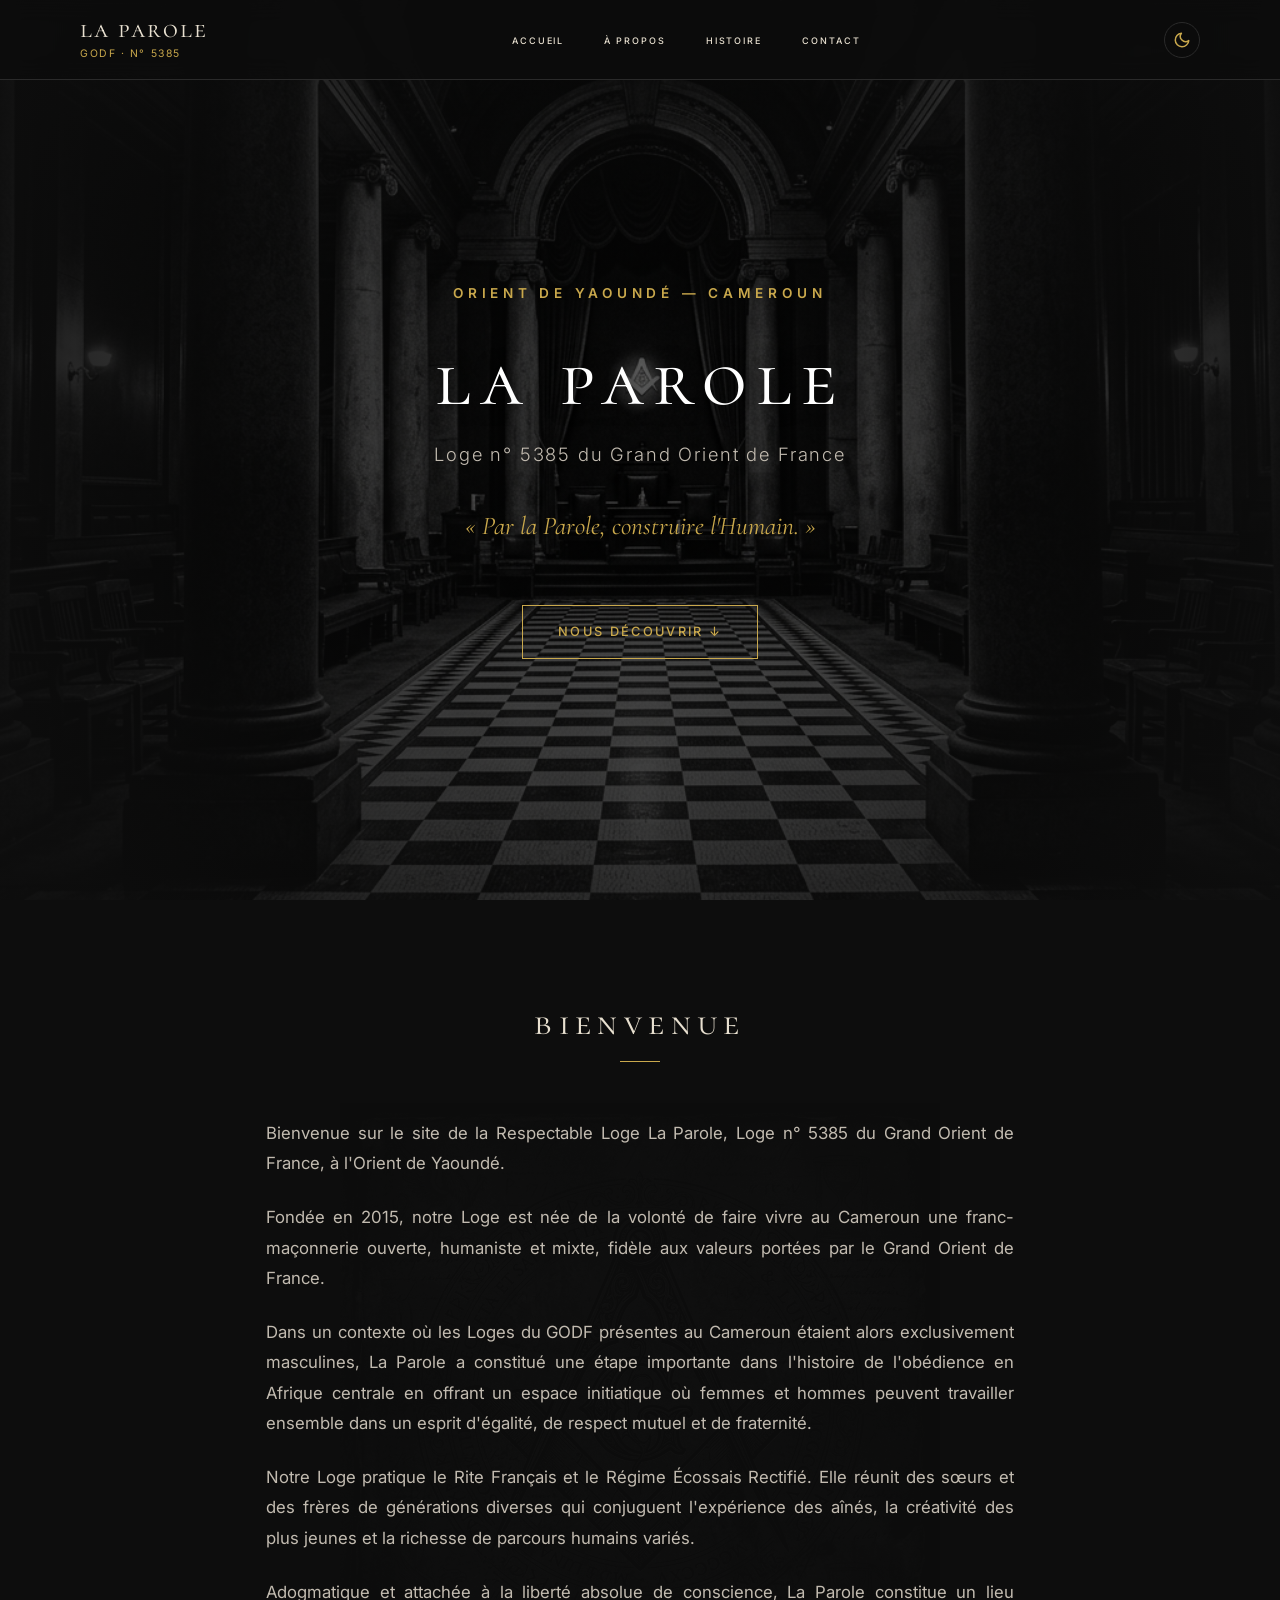
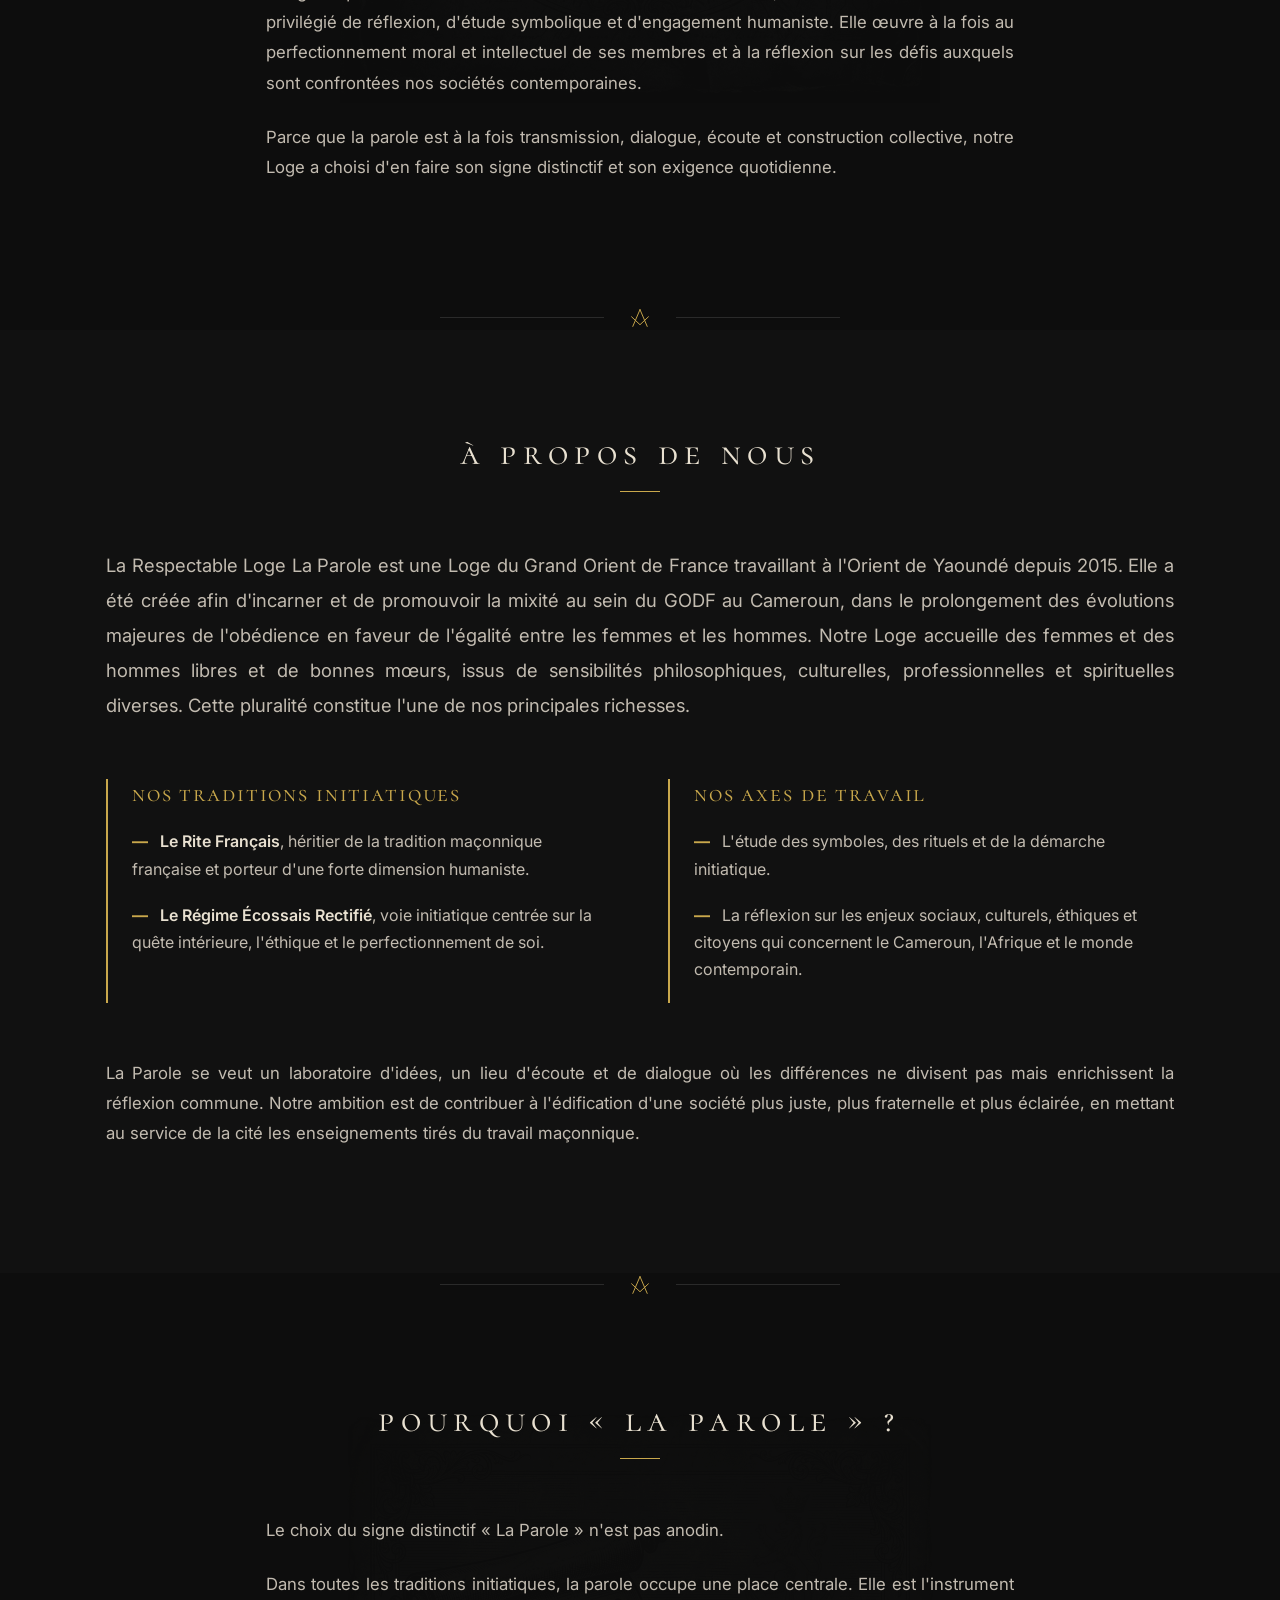
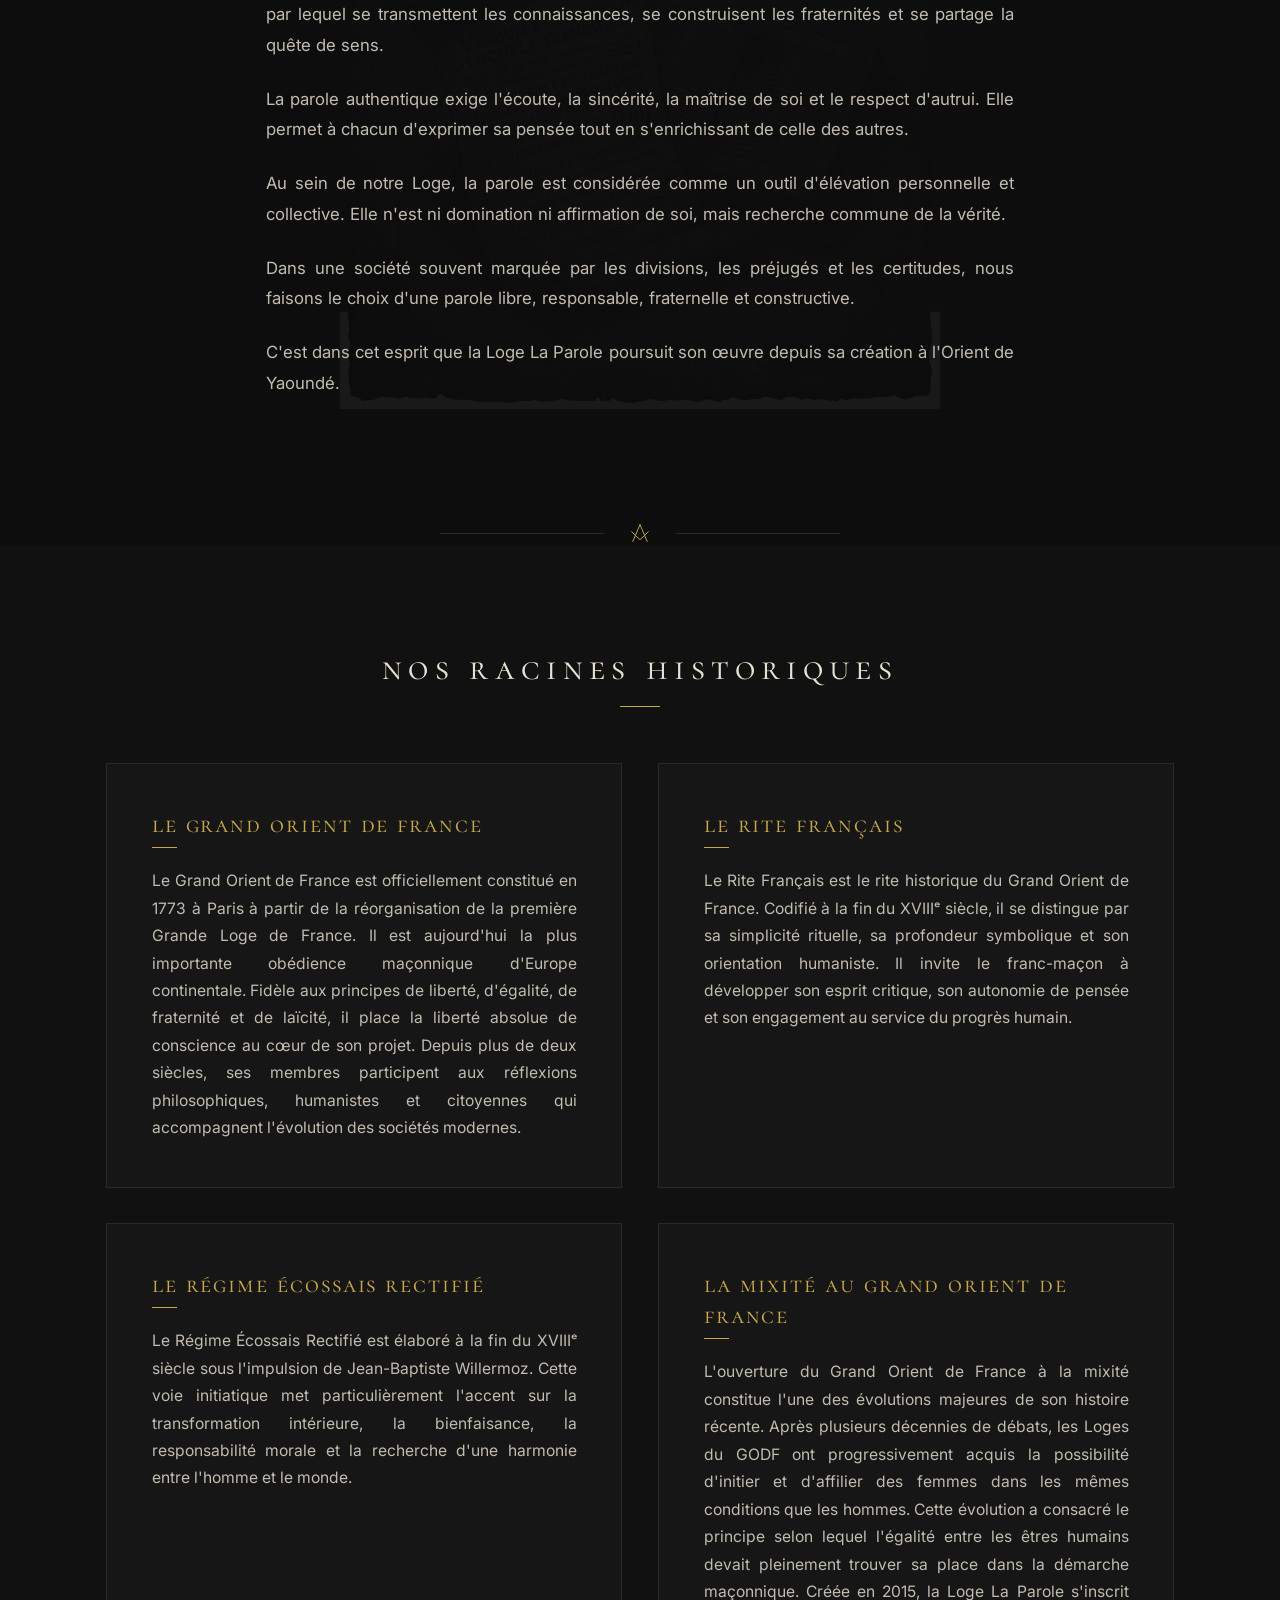
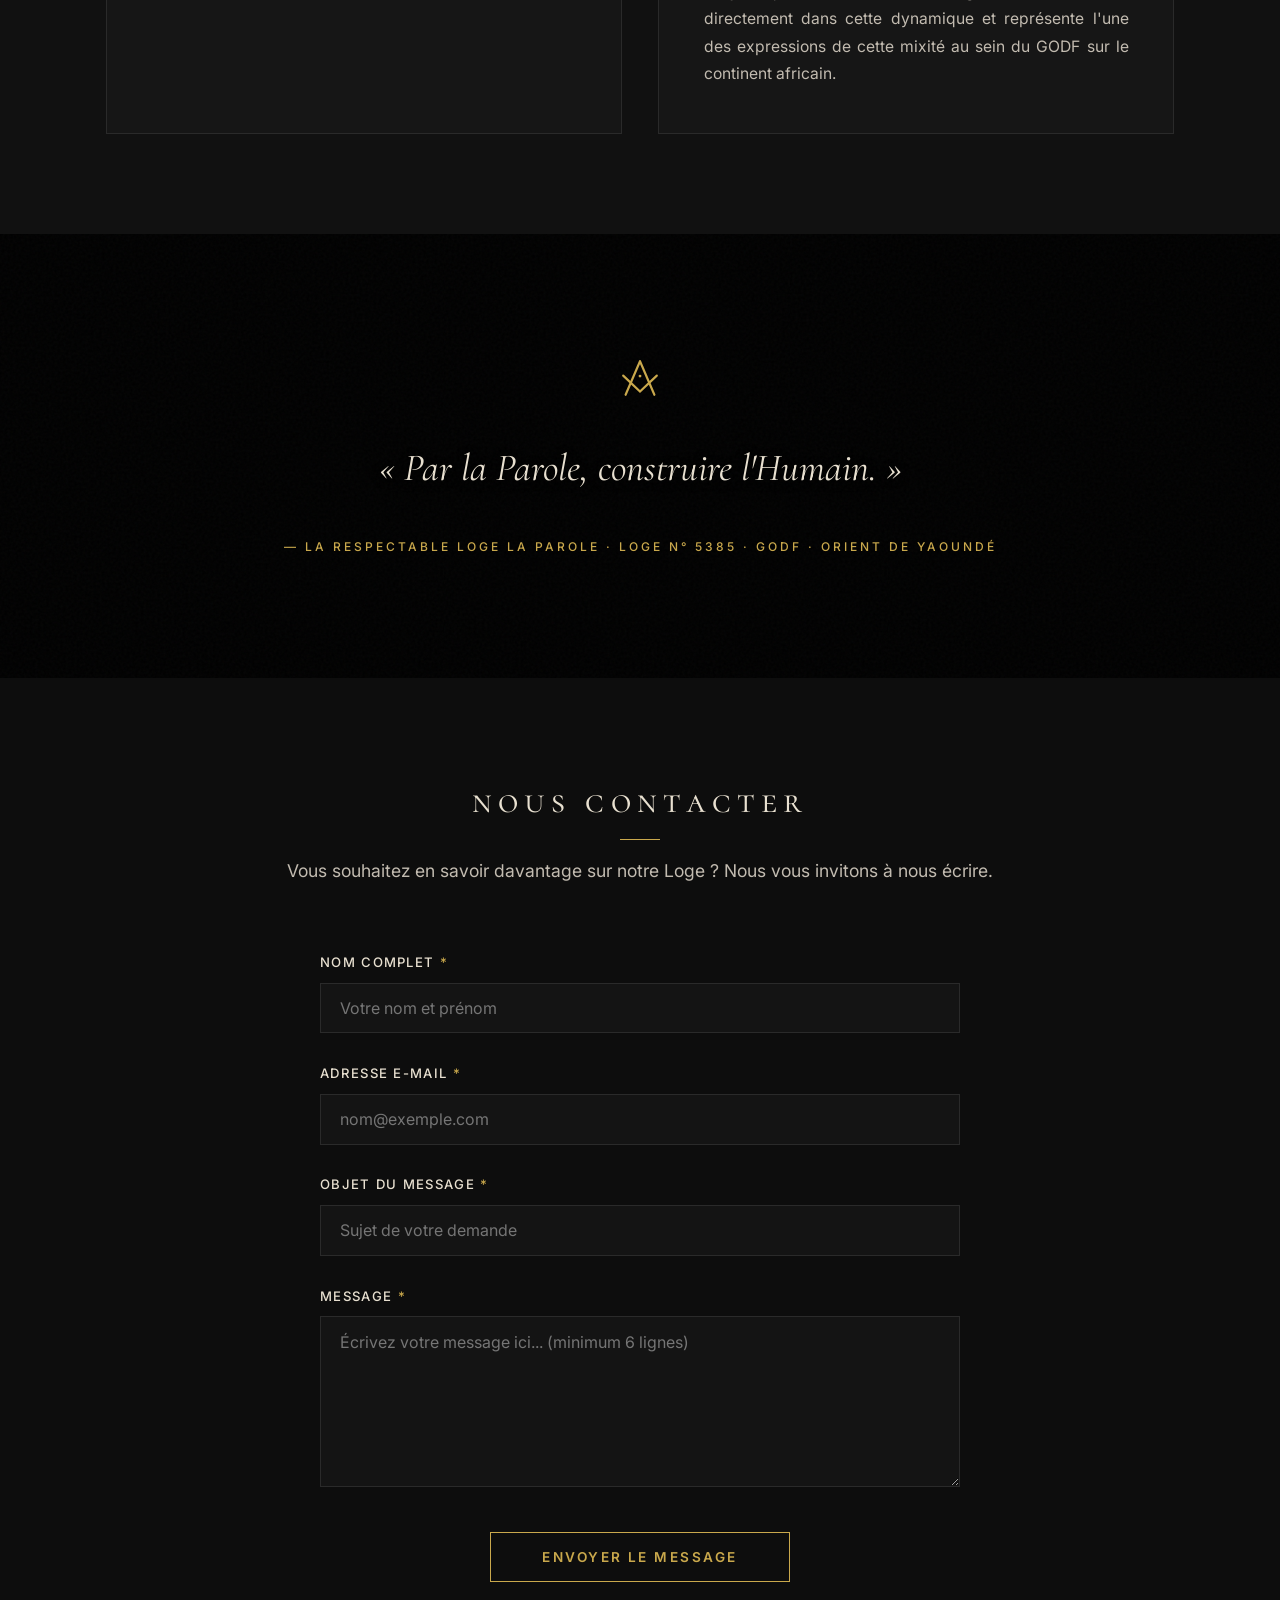
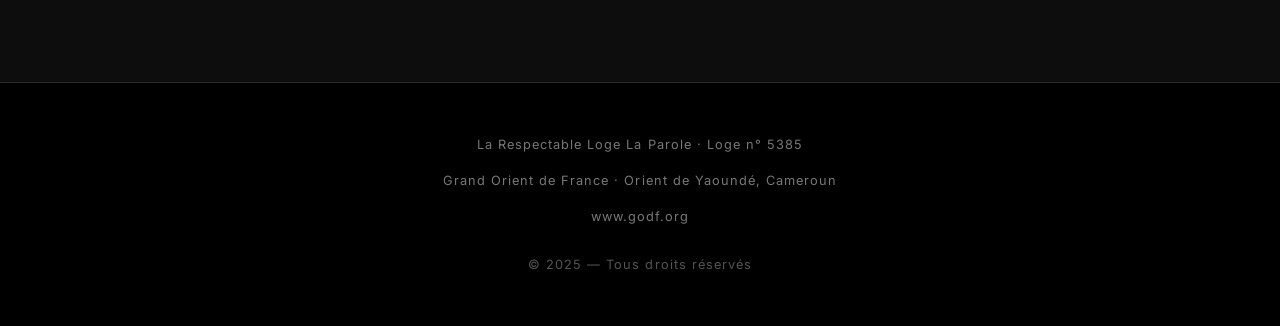
==== index.html @ 2fc0cf1e "Initial commit — Site vitrine La Parole, Loge n° 5385 GODF Yaoundé" ====
<!DOCTYPE html>
<html lang="fr">
<head>
    <meta charset="UTF-8">
    <meta name="viewport" content="width=device-width, initial-scale=1.0">
    <title>La Parole — Respectable Loge n° 5385 (GODF), Yaoundé</title>
    <meta name="description" content="Site vitrine de la Respectable Loge La Parole, Loge mixte n° 5385 du Grand Orient de France à l'Orient de Yaoundé (Cameroun). Un espace de réflexion maçonnique humaniste.">
    <!-- Google Fonts: Cormorant Garamond (Serif) & Inter (Sans-serif) -->
    <link rel="preconnect" href="https://fonts.googleapis.com">
    <link rel="preconnect" href="https://fonts.gstatic.com" crossorigin>
    <link href="https://fonts.googleapis.com/css2?family=Cormorant+Garamond:ital,wght@0,300;0,400;0,600;1,400&family=Inter:wght@300;400;500;600&display=swap" rel="stylesheet">
    <link rel="stylesheet" href="styles.css">
</head>
<body>

    <!-- Barre de Navigation Sticky -->
    <header class="navbar-container" id="main-header">
        <div class="navbar-content">
            <a href="#hero" class="nav-logo" id="logo-link">
                <span class="logo-title">La Parole</span>
                <span class="logo-subtitle">GODF · n° 5385</span>
            </a>
            
            <nav class="nav-menu-desktop" aria-label="Navigation principale">
                <a href="#welcome" class="nav-link">Accueil</a>
                <a href="#about" class="nav-link">À propos</a>
                <a href="#history" class="nav-link">Histoire</a>
                <a href="#contact" class="nav-link">Contact</a>
            </nav>

            <div class="nav-controls">
                <!-- Bouton bascule Sombre / Clair -->
                <button class="theme-toggle" id="theme-toggle" aria-label="Basculer vers le mode clair" title="Basculer le thème">
                    <!-- Icône Lune (mode sombre actif) -->
                    <svg class="icon-moon" width="18" height="18" viewBox="0 0 24 24" fill="none" stroke="currentColor" stroke-width="2" stroke-linecap="round" stroke-linejoin="round" aria-hidden="true">
                        <path d="M21 12.79A9 9 0 1 1 11.21 3 7 7 0 0 0 21 12.79z"></path>
                    </svg>
                    <!-- Icône Soleil (mode clair actif) -->
                    <svg class="icon-sun" width="18" height="18" viewBox="0 0 24 24" fill="none" stroke="currentColor" stroke-width="2" stroke-linecap="round" stroke-linejoin="round" aria-hidden="true">
                        <circle cx="12" cy="12" r="5"></circle>
                        <line x1="12" y1="1" x2="12" y2="3"></line>
                        <line x1="12" y1="21" x2="12" y2="23"></line>
                        <line x1="4.22" y1="4.22" x2="5.64" y2="5.64"></line>
                        <line x1="18.36" y1="18.36" x2="19.78" y2="19.78"></line>
                        <line x1="1" y1="12" x2="3" y2="12"></line>
                        <line x1="21" y1="12" x2="23" y2="12"></line>
                        <line x1="4.22" y1="19.78" x2="5.64" y2="18.36"></line>
                        <line x1="18.36" y1="5.64" x2="19.78" y2="4.22"></line>
                    </svg>
                </button>

                <button class="hamburger-btn" aria-label="Ouvrir le menu mobile" aria-expanded="false" id="hamburger-toggle">
                    <span class="hamburger-line"></span>
                    <span class="hamburger-line"></span>
                    <span class="hamburger-line"></span>
                </button>
            </div>
        </div>
    </header>

    <!-- Menu Drawer Mobile -->
    <div class="mobile-drawer" id="mobile-menu-drawer" aria-hidden="true">
        <nav class="nav-menu-mobile" aria-label="Navigation mobile">
            <a href="#welcome" class="mobile-nav-link">Accueil</a>
            <a href="#about" class="mobile-nav-link">À propos</a>
            <a href="#history" class="mobile-nav-link">Histoire</a>
            <a href="#contact" class="mobile-nav-link">Contact</a>
        </nav>
    </div>

    <!-- MAIN CONTENT -->
    <main>

        <!-- 1. HERO SECTION -->
        <section id="hero" class="hero-section">
            <div class="hero-parallax-bg" id="hero-bg-elem"></div>
            <div class="hero-overlay"></div>
            <div class="hero-content container">
                <span class="hero-supratitle reveal-item">Orient de Yaoundé — Cameroun</span>
                <h1 class="hero-title reveal-item">La Parole</h1>
                <p class="hero-subtitle reveal-item">Loge n° 5385 du Grand Orient de France</p>
                <p class="hero-motto reveal-item">« Par la Parole, construire l'Humain. »</p>
                <a href="#welcome" class="btn-cta reveal-item" id="cta-button">Nous découvrir ↓</a>
            </div>
        </section>

        <!-- 2. WELCOME / ACCUEIL SECTION -->
        <section id="welcome" class="section-welcome">
            <div class="filigrane-bg filigrane-compass"></div>
            <div class="container container-narrow reveal-group">
                <h2 class="section-title reveal-item">Bienvenue</h2>
                <div class="section-text reveal-item">
                    <p>Bienvenue sur le site de la Respectable Loge La Parole, Loge n° 5385 du Grand Orient de France, à l'Orient de Yaoundé.</p>
                    <p>Fondée en 2015, notre Loge est née de la volonté de faire vivre au Cameroun une franc-maçonnerie ouverte, humaniste et mixte, fidèle aux valeurs portées par le Grand Orient de France.</p>
                    <p>Dans un contexte où les Loges du GODF présentes au Cameroun étaient alors exclusivement masculines, La Parole a constitué une étape importante dans l'histoire de l'obédience en Afrique centrale en offrant un espace initiatique où femmes et hommes peuvent travailler ensemble dans un esprit d'égalité, de respect mutuel et de fraternité.</p>
                    <p>Notre Loge pratique le Rite Français et le Régime Écossais Rectifié. Elle réunit des sœurs et des frères de générations diverses qui conjuguent l'expérience des aînés, la créativité des plus jeunes et la richesse de parcours humains variés.</p>
                    <p>Adogmatique et attachée à la liberté absolue de conscience, La Parole constitue un lieu privilégié de réflexion, d'étude symbolique et d'engagement humaniste. Elle œuvre à la fois au perfectionnement moral et intellectuel de ses membres et à la réflexion sur les défis auxquels sont confrontées nos sociétés contemporaines.</p>
                    <p>Parce que la parole est à la fois transmission, dialogue, écoute et construction collective, notre Loge a choisi d'en faire son signe distinctif et son exigence quotidienne.</p>
                </div>
            </div>
        </section>

        <!-- SEPARATOR 1 -->
        <div class="masonic-separator" aria-hidden="true">
            <div class="separator-line"></div>
            <div class="separator-icon">
                <svg width="24" height="24" viewBox="0 0 100 100" fill="none" xmlns="http://www.w3.org/2000/svg">
                    <path d="M50 15 L20 85 M50 15 L80 85" stroke="#C9A84C" stroke-width="4" stroke-linecap="round"/>
                    <path d="M15 45 L50 78 L85 45" stroke="#C9A84C" stroke-width="4" stroke-linecap="round"/>
                </svg>
            </div>
            <div class="separator-line"></div>
        </div>

        <!-- 3. ABOUT US SECTION -->
        <section id="about" class="section-about">
            <div class="container reveal-group">
                <h2 class="section-title reveal-item">À propos de nous</h2>
                
                <p class="intro-paragraph reveal-item">
                    La Respectable Loge La Parole est une Loge du Grand Orient de France travaillant à l'Orient de Yaoundé depuis 2015. Elle a été créée afin d'incarner et de promouvoir la mixité au sein du GODF au Cameroun, dans le prolongement des évolutions majeures de l'obédience en faveur de l'égalité entre les femmes et les hommes. Notre Loge accueille des femmes et des hommes libres et de bonnes mœurs, issus de sensibilités philosophiques, culturelles, professionnelles et spirituelles diverses. Cette pluralité constitue l'une de nos principales richesses.
                </p>

                <div class="grid-about reveal-item">
                    <!-- Bloc 1 -->
                    <div class="about-block">
                        <h3 class="block-title">Nos traditions initiatiques</h3>
                        <ul class="about-list">
                            <li><span class="bullet">—</span> <strong>Le Rite Français</strong>, héritier de la tradition maçonnique française et porteur d'une forte dimension humaniste.</li>
                            <li><span class="bullet">—</span> <strong>Le Régime Écossais Rectifié</strong>, voie initiatique centrée sur la quête intérieure, l'éthique et le perfectionnement de soi.</li>
                        </ul>
                    </div>

                    <!-- Bloc 2 -->
                    <div class="about-block">
                        <h3 class="block-title">Nos axes de travail</h3>
                        <ul class="about-list">
                            <li><span class="bullet">—</span> L'étude des symboles, des rituels et de la démarche initiatique.</li>
                            <li><span class="bullet">—</span> La réflexion sur les enjeux sociaux, culturels, éthiques et citoyens qui concernent le Cameroun, l'Afrique et le monde contemporain.</li>
                        </ul>
                    </div>
                </div>

                <p class="final-paragraph reveal-item">
                    La Parole se veut un laboratoire d'idées, un lieu d'écoute et de dialogue où les différences ne divisent pas mais enrichissent la réflexion commune. Notre ambition est de contribuer à l'édification d'une société plus juste, plus fraternelle et plus éclairée, en mettant au service de la cité les enseignements tirés du travail maçonnique.
                </p>
            </div>
        </section>

        <!-- SEPARATOR 2 -->
        <div class="masonic-separator" aria-hidden="true">
            <div class="separator-line"></div>
            <div class="separator-icon">
                <svg width="24" height="24" viewBox="0 0 100 100" fill="none" xmlns="http://www.w3.org/2000/svg">
                    <path d="M50 15 L20 85 M50 15 L80 85" stroke="#C9A84C" stroke-width="4" stroke-linecap="round"/>
                    <path d="M15 45 L50 78 L85 45" stroke="#C9A84C" stroke-width="4" stroke-linecap="round"/>
                </svg>
            </div>
            <div class="separator-line"></div>
        </div>

        <!-- 4. WHY "LA PAROLE" SECTION -->
        <section id="why-la-parole" class="section-why">
            <div class="filigrane-bg filigrane-scroll"></div>
            <div class="container container-narrow reveal-group">
                <h2 class="section-title reveal-item">Pourquoi « La Parole » ?</h2>
                <div class="section-text reveal-item">
                    <p>Le choix du signe distinctif « La Parole » n'est pas anodin.</p>
                    <p>Dans toutes les traditions initiatiques, la parole occupe une place centrale. Elle est l'instrument par lequel se transmettent les connaissances, se construisent les fraternités et se partage la quête de sens.</p>
                    <p>La parole authentique exige l'écoute, la sincérité, la maîtrise de soi et le respect d'autrui. Elle permet à chacun d'exprimer sa pensée tout en s'enrichissant de celle des autres.</p>
                    <p>Au sein de notre Loge, la parole est considérée comme un outil d'élévation personnelle et collective. Elle n'est ni domination ni affirmation de soi, mais recherche commune de la vérité.</p>
                    <p>Dans une société souvent marquée par les divisions, les préjugés et les certitudes, nous faisons le choix d'une parole libre, responsable, fraternelle et constructive.</p>
                    <p>C'est dans cet esprit que la Loge La Parole poursuit son œuvre depuis sa création à l'Orient de Yaoundé.</p>
                </div>
            </div>
        </section>

        <!-- SEPARATOR 3 -->
        <div class="masonic-separator" aria-hidden="true">
            <div class="separator-line"></div>
            <div class="separator-icon">
                <svg width="24" height="24" viewBox="0 0 100 100" fill="none" xmlns="http://www.w3.org/2000/svg">
                    <path d="M50 15 L20 85 M50 15 L80 85" stroke="#C9A84C" stroke-width="4" stroke-linecap="round"/>
                    <path d="M15 45 L50 78 L85 45" stroke="#C9A84C" stroke-width="4" stroke-linecap="round"/>
                </svg>
            </div>
            <div class="separator-line"></div>
        </div>

        <!-- 5. HISTORIQUE / RACINES SECTION -->
        <section id="history" class="section-history">
            <div class="container reveal-group">
                <h2 class="section-title reveal-item">Nos racines historiques</h2>
                
                <div class="grid-history reveal-item">
                    <!-- Bloc 1 -->
                    <article class="history-card">
                        <h3 class="card-title">Le Grand Orient de France</h3>
                        <p class="card-text">Le Grand Orient de France est officiellement constitué en 1773 à Paris à partir de la réorganisation de la première Grande Loge de France. Il est aujourd'hui la plus importante obédience maçonnique d'Europe continentale. Fidèle aux principes de liberté, d'égalité, de fraternité et de laïcité, il place la liberté absolue de conscience au cœur de son projet. Depuis plus de deux siècles, ses membres participent aux réflexions philosophiques, humanistes et citoyennes qui accompagnent l'évolution des sociétés modernes.</p>
                    </article>

                    <!-- Bloc 2 -->
                    <article class="history-card">
                        <h3 class="card-title">Le Rite Français</h3>
                        <p class="card-text">Le Rite Français est le rite historique du Grand Orient de France. Codifié à la fin du XVIIIᵉ siècle, il se distingue par sa simplicité rituelle, sa profondeur symbolique et son orientation humaniste. Il invite le franc-maçon à développer son esprit critique, son autonomie de pensée et son engagement au service du progrès humain.</p>
                    </article>

                    <!-- Bloc 3 -->
                    <article class="history-card">
                        <h3 class="card-title">Le Régime Écossais Rectifié</h3>
                        <p class="card-text">Le Régime Écossais Rectifié est élaboré à la fin du XVIIIᵉ siècle sous l'impulsion de Jean-Baptiste Willermoz. Cette voie initiatique met particulièrement l'accent sur la transformation intérieure, la bienfaisance, la responsabilité morale et la recherche d'une harmonie entre l'homme et le monde.</p>
                    </article>

                    <!-- Bloc 4 -->
                    <article class="history-card">
                        <h3 class="card-title">La mixité au Grand Orient de France</h3>
                        <p class="card-text">L'ouverture du Grand Orient de France à la mixité constitue l'une des évolutions majeures de son histoire récente. Après plusieurs décennies de débats, les Loges du GODF ont progressivement acquis la possibilité d'initier et d'affilier des femmes dans les mêmes conditions que les hommes. Cette évolution a consacré le principe selon lequel l'égalité entre les êtres humains devait pleinement trouver sa place dans la démarche maçonnique. Créée en 2015, la Loge La Parole s'inscrit directement dans cette dynamique et représente l'une des expressions de cette mixité au sein du GODF sur le continent africain.</p>
                    </article>
                </div>
            </div>
        </section>

        <!-- 6. DEVISE INTERLUDE SECTION -->
        <section class="section-motto-interlude" id="motto-interlude">
            <div class="motto-grain-overlay"></div>
            <div class="container motto-content reveal-group">
                <div class="motto-icon reveal-item">
                    <!-- Grand ornement compas et équerre -->
                    <svg width="48" height="48" viewBox="0 0 100 100" fill="none" xmlns="http://www.w3.org/2000/svg">
                        <path d="M50 15 L20 85 M50 15 L80 85" stroke="#C9A84C" stroke-width="4.5" stroke-linecap="round"/>
                        <path d="M15 45 L50 78 L85 45" stroke="#C9A84C" stroke-width="4.5" stroke-linecap="round"/>
                        <circle cx="50" cy="46" r="3" fill="#C9A84C"/>
                    </svg>
                </div>
                <blockquote class="motto-quote reveal-item">
                    « Par la Parole, construire l'Humain. »
                </blockquote>
                <cite class="motto-signature reveal-item">
                    — La Respectable Loge La Parole · Loge n° 5385 · GODF · Orient de Yaoundé
                </cite>
            </div>
        </section>

        <!-- 7. CONTACT FORM SECTION -->
        <section id="contact" class="section-contact">
            <div class="container container-narrow reveal-group">
                <h2 class="section-title reveal-item">Nous contacter</h2>
                <p class="section-subtitle reveal-item">Vous souhaitez en savoir davantage sur notre Loge ? Nous vous invitons à nous écrire.</p>
                
                <form action="https://formspree.io/leolinfondjo@gmail.com" method="POST" class="contact-form reveal-item" id="lodge-contact-form">
                    <!-- Formspree: les messages seront envoyés à leolinfondjo@gmail.com -->
                    <input type="hidden" name="_subject" value="[La Parole] Nouveau message de contact">
                    <input type="hidden" name="_next" value="http://localhost:8080/#contact">
                    <input type="hidden" name="_language" value="fr">
                    
                    <div class="form-group">
                        <label for="full-name">Nom complet <span class="required">*</span></label>
                        <input type="text" id="full-name" name="name" required placeholder="Votre nom et prénom">
                    </div>

                    <div class="form-group">
                        <label for="email-address">Adresse e-mail <span class="required">*</span></label>
                        <input type="email" id="email-address" name="email" required placeholder="nom@exemple.com">
                    </div>

                    <div class="form-group">
                        <label for="msg-subject">Objet du message <span class="required">*</span></label>
                        <input type="text" id="msg-subject" name="_subject" required placeholder="Sujet de votre demande">
                    </div>

                    <div class="form-group">
                        <label for="message-content">Message <span class="required">*</span></label>
                        <textarea id="message-content" name="message" rows="7" required placeholder="Écrivez votre message ici... (minimum 6 lignes)"></textarea>
                    </div>

                    <div class="form-submit-container">
                        <button type="submit" class="btn-submit" id="submit-btn">Envoyer le message</button>
                    </div>
                </form>

                <!-- Écran de confirmation sobre -->
                <div class="form-success-message" id="success-screen" aria-hidden="true" style="display: none;">
                    <div class="success-icon">
                        <svg width="40" height="40" viewBox="0 0 24 24" fill="none" stroke="#C9A84C" stroke-width="2">
                            <polyline points="20 6 9 17 4 12"></polyline>
                        </svg>
                    </div>
                    <h3>Votre message a bien été transmis.</h3>
                    <p>Nous vous répondrons dans les meilleurs délais.</p>
                    <button type="button" class="btn-reset-form" id="back-to-form-btn">Écrire un autre message</button>
                </div>
            </div>
        </section>

    </main>

    <!-- 8. FOOTER -->
    <footer class="footer-container">
        <div class="container footer-content">
            <p class="footer-line">La Respectable Loge La Parole · Loge n° 5385</p>
            <p class="footer-line">Grand Orient de France · Orient de Yaoundé, Cameroun</p>
            <p class="footer-line"><a href="https://www.godf.org" target="_blank" rel="noopener" class="footer-link">www.godf.org</a></p>
            <p class="footer-line footer-copyright">© 2025 — Tous droits réservés</p>
        </div>
    </footer>

    <script src="script.js"></script>
</body>
</html>
---- styles.css ----
/* ==========================================================================
   SITE VITRINE - LA PAROLE (LOGE N° 5385, GODF, YAOUNDÉ)
   DESIGN SYSTEM & STYLESHEET
   ========================================================================== */

/* --- Variables Globales (Mode Sombre — défaut) --- */
:root {
    /* Palette Chromatique Sombre */
    --bg-primary: #0D0D0D;       /* Noir profond */
    --bg-secondary: #111111;     /* Gris très sombre */
    --bg-card: #161616;          /* Gris anthracite des cartes */
    --bg-input: #141414;         /* Fond des formulaires */
    --bg-footer: #000000;        /* Fond footer */
    --bg-drawer: #080808;        /* Fond drawer mobile */
    --bg-nav: rgba(13, 13, 13, 0.92);     /* Fond navbar */
    --bg-nav-scrolled: rgba(13, 13, 13, 0.97);
    
    --text-primary: #E8E0D0;     /* Ivoire / blanc cassé */
    --text-secondary: #C2BBB0;   /* Muted ivoire pour lecture prolongée */
    --text-muted: #777777;       /* Gris pour le footer et détails secondaires */
    
    --accent-gold: #C9A84C;      /* Or mat */
    --accent-gold-hover: #E3C268;/* Or mat plus brillant pour hovers */
    --border-color: #2A2A2A;     /* Séparateurs & bordures */
    --input-focus-bg: #171717;   /* Fond input au focus */
    
    /* Typographies */
    --font-title: 'Cormorant Garamond', Georgia, serif;
    --font-body: 'Inter', system-ui, -apple-system, sans-serif;
    
    /* Espacements & transitions */
    --transition-smooth: all 0.4s cubic-bezier(0.25, 0.8, 0.25, 1);
    --transition-fast: all 0.2s ease;
    
    /* Layout heights */
    --header-height: 80px;
}

/* =========================================================
   MODE CLAIR — surcharge des variables via html.light-mode
   Palette : parchemin ivoire, encre sombre, or foncé
   ========================================================= */
html.light-mode {
    --bg-primary: #F5F0E8;       /* Parchemin ivoire chaud */
    --bg-secondary: #EDE8DF;     /* Parchemin légèrement plus sombre */
    --bg-card: #E8E2D8;          /* Cartes ivoire */
    --bg-input: #FAF7F2;         /* Champs de formulaire */
    --bg-footer: #1A1712;        /* Footer sombre conservé (contraste) */
    --bg-drawer: #F0EBE2;        /* Drawer mobile clair */
    --bg-nav: rgba(245, 240, 232, 0.94);
    --bg-nav-scrolled: rgba(245, 240, 232, 0.98);
    
    --text-primary: #1C1712;     /* Encre sombre, quasi-noir */
    --text-secondary: #3D3628;   /* Encre brun-sombre */
    --text-muted: #888070;       /* Muted warm pour détails */
    
    --accent-gold: #7A5E1A;      /* Or foncé (contraste sur fond clair) */
    --accent-gold-hover: #9A7820;/* Or foncé hover */
    --border-color: #D4CBB8;     /* Bordures parchemin */
    --input-focus-bg: #FDF9F3;   /* Fond input focus mode clair */
}

/* --- Réinitialisation & Styles de Base --- */
*, *::before, *::after {
    box-sizing: border-box;
    margin: 0;
    padding: 0;
}

html {
    scroll-behavior: smooth;
    font-size: 16px;
    background-color: var(--bg-primary);
    color: var(--text-primary);
    -webkit-font-smoothing: antialiased;
    -moz-osx-font-smoothing: grayscale;
}

body {
    font-family: var(--font-body);
    line-height: 1.8;
    overflow-x: hidden;
    background-color: var(--bg-primary);
}

/* --- Mise en Page & Conteneurs --- */
.container {
    width: 90%;
    max-width: 1100px;
    margin: 0 auto;
    padding: 0 1rem;
}

.container-narrow {
    max-width: 780px;
}

section {
    padding: 100px 0;
    position: relative;
    overflow: hidden;
}

/* --- Typographie Générique --- */
h1, h2, h3, h4 {
    font-family: var(--font-title);
    font-weight: 400;
    line-height: 1.3;
}

h2.section-title {
    font-size: 2.2rem;
    color: var(--text-primary);
    text-transform: uppercase;
    font-variant: all-small-caps;
    letter-spacing: 0.18em;
    text-align: center;
    margin-bottom: 3.5rem;
    position: relative;
}

h2.section-title::after {
    content: "";
    display: block;
    width: 40px;
    height: 1px;
    background-color: var(--accent-gold);
    margin: 15px auto 0 auto;
}

p {
    font-size: 1.05rem;
    color: var(--text-secondary);
    margin-bottom: 1.5rem;
}

strong {
    color: var(--text-primary);
    font-weight: 600;
}

a {
    color: var(--accent-gold);
    text-decoration: none;
    transition: var(--transition-fast);
}

a:hover {
    color: var(--accent-gold-hover);
}

/* Focus Outline global */
a:focus-visible, 
button:focus-visible, 
input:focus-visible, 
textarea:focus-visible {
    outline: 2px solid var(--accent-gold);
    outline-offset: 4px;
}

/* --- Barre de Navigation --- */
.navbar-container {
    position: fixed;
    top: 0;
    left: 0;
    width: 100%;
    height: var(--header-height);
    background-color: var(--bg-nav);
    backdrop-filter: blur(12px);
    -webkit-backdrop-filter: blur(12px);
    border-bottom: 1px solid var(--border-color);
    z-index: 1000;
    transition: var(--transition-smooth);
}

.navbar-container.scrolled {
    height: 70px;
    background-color: var(--bg-nav-scrolled);
}

.navbar-content {
    width: 90%;
    max-width: 1200px;
    height: 100%;
    margin: 0 auto;
    display: flex;
    justify-content: space-between;
    align-items: center;
    padding: 0 1rem;
}

.nav-logo {
    display: flex;
    flex-direction: column;
    justify-content: center;
    color: var(--text-primary);
    text-decoration: none;
}

.logo-title {
    font-family: var(--font-title);
    font-size: 1.6rem;
    letter-spacing: 0.08em;
    line-height: 1.1;
    text-transform: uppercase;
    font-variant: all-small-caps;
}

.logo-subtitle {
    font-family: var(--font-body);
    font-size: 0.65rem;
    letter-spacing: 0.15em;
    color: var(--accent-gold);
    text-transform: uppercase;
    margin-top: 2px;
}

.nav-menu-desktop {
    display: flex;
    gap: 2.5rem;
}

.nav-link {
    font-family: var(--font-body);
    font-size: 0.8rem;
    text-transform: uppercase;
    font-variant: all-small-caps;
    letter-spacing: 0.15em;
    color: var(--text-primary);
    position: relative;
    padding: 5px 0;
    font-weight: 500;
}

.nav-link::after {
    content: "";
    position: absolute;
    bottom: 0;
    left: 0;
    width: 0;
    height: 1px;
    background-color: var(--accent-gold);
    transition: var(--transition-smooth);
}

.nav-link:hover::after {
    width: 100%;
}

.nav-link:hover {
    color: var(--accent-gold);
}

/* --- Groupe de contrôles nav (toggle + hamburger) --- */
.nav-controls {
    display: flex;
    align-items: center;
    gap: 1.2rem;
}

/* Bouton Bascule Thème (Lune / Soleil) */
.theme-toggle {
    display: flex;
    align-items: center;
    justify-content: center;
    width: 36px;
    height: 36px;
    border-radius: 50%;
    border: 1px solid var(--border-color);
    background: transparent;
    color: var(--accent-gold);
    cursor: pointer;
    transition: var(--transition-smooth);
    position: relative;
    overflow: hidden;
}

.theme-toggle:hover {
    border-color: var(--accent-gold);
    background-color: rgba(201, 168, 76, 0.08);
    transform: rotate(15deg);
}

/* Icônes Lune et Soleil — alternance selon le mode */
.theme-toggle .icon-sun {
    display: none;
}

html.light-mode .theme-toggle .icon-moon {
    display: none;
}

html.light-mode .theme-toggle .icon-sun {
    display: block;
}

html.light-mode .theme-toggle {
    color: var(--accent-gold);
}

/* Hamburger mobile */
.hamburger-btn {
    display: none;
    flex-direction: column;
    justify-content: space-between;
    width: 24px;
    height: 18px;
    background: none;
    border: none;
    cursor: pointer;
    z-index: 1010;
}

.hamburger-line {
    width: 100%;
    height: 1px;
    background-color: var(--accent-gold);
    transition: var(--transition-smooth);
}

/* Mobile Drawer (Menu latéral) */
.mobile-drawer {
    position: fixed;
    top: 0;
    right: -100%;
    width: 80%;
    max-width: 320px;
    height: 100vh;
    background-color: var(--bg-drawer);
    border-left: 1px solid var(--border-color);
    z-index: 999;
    padding: 120px 2.5rem 2rem 2.5rem;
    transition: var(--transition-smooth);
    box-shadow: -10px 0 30px rgba(0, 0, 0, 0.3);
    display: flex;
    flex-direction: column;
}

.mobile-drawer.open {
    right: 0;
}

.nav-menu-mobile {
    display: flex;
    flex-direction: column;
    gap: 2rem;
}

.mobile-nav-link {
    font-family: var(--font-body);
    font-size: 1.1rem;
    text-transform: uppercase;
    font-variant: all-small-caps;
    letter-spacing: 0.18em;
    color: var(--text-primary);
    padding: 10px 0;
    border-bottom: 1px solid rgba(255, 255, 255, 0.03);
}

.mobile-nav-link:hover {
    color: var(--accent-gold);
}

/* Animation hamburger actif */
.hamburger-btn[aria-expanded="true"] .hamburger-line:nth-child(1) {
    transform: translateY(8px) rotate(45deg);
}

.hamburger-btn[aria-expanded="true"] .hamburger-line:nth-child(2) {
    opacity: 0;
}

.hamburger-btn[aria-expanded="true"] .hamburger-line:nth-child(3) {
    transform: translateY(-8px) rotate(-45deg);
}


/* --- 1. HERO SECTION --- */
.hero-section {
    height: 100vh;
    display: flex;
    justify-content: center;
    align-items: center;
    text-align: center;
    padding: 0;
    color: var(--text-primary);
    z-index: 1;
}

.hero-parallax-bg {
    position: absolute;
    top: 0;
    left: 0;
    width: 100%;
    height: 100%;
    background-image: url('assets/hero-bg.png');
    background-size: cover;
    background-position: center;
    background-repeat: no-repeat;
    background-attachment: fixed;
    z-index: -2;
}

.hero-overlay {
    position: absolute;
    top: 0;
    left: 0;
    width: 100%;
    height: 100%;
    background: rgba(0, 0, 0, 0.76);
    background: radial-gradient(circle, rgba(0, 0, 0, 0.6) 0%, rgba(13, 13, 13, 0.95) 90%);
    z-index: -1;
}

.hero-content {
    display: flex;
    flex-direction: column;
    align-items: center;
    justify-content: center;
    margin-top: calc(var(--header-height) / 2);
}

.hero-supratitle {
    font-family: var(--font-body);
    font-size: 0.85rem;
    font-weight: 600;
    letter-spacing: 0.35em;
    color: var(--accent-gold);
    text-transform: uppercase;
    margin-bottom: 1.5rem;
}

.hero-title {
    font-size: 4.8rem;
    letter-spacing: 0.12em;
    margin-bottom: 0.5rem;
    text-transform: uppercase;
    font-variant: all-small-caps;
    color: #FFFFFF;
    text-shadow: 0 0 20px rgba(0, 0, 0, 0.6);
}

.hero-subtitle {
    font-family: var(--font-body);
    font-size: 1.15rem;
    font-weight: 300;
    letter-spacing: 0.1em;
    color: var(--text-secondary);
    margin-bottom: 2rem;
}

.hero-motto {
    font-family: var(--font-title);
    font-style: italic;
    font-size: 1.6rem;
    color: var(--accent-gold);
    margin-bottom: 3.5rem;
}

.btn-cta {
    display: inline-block;
    padding: 0.9rem 2.2rem;
    border: 1px solid var(--accent-gold);
    color: var(--accent-gold);
    font-family: var(--font-body);
    font-size: 0.8rem;
    text-transform: uppercase;
    letter-spacing: 0.18em;
    font-weight: 500;
    background: transparent;
    transition: var(--transition-smooth);
}

.btn-cta:hover {
    background-color: var(--accent-gold);
    color: #000000;
    border-color: var(--accent-gold);
    transform: translateY(-2px);
    box-shadow: 0 8px 24px rgba(201, 168, 76, 0.15);
}


/* --- 2. WELCOME / ACCUEIL SECTION --- */
.section-welcome {
    background-color: var(--bg-primary);
}

.section-welcome .section-text {
    text-align: justify;
    max-width: 780px;
    margin: 0 auto;
}

/* Filigrane Maçonnique standard */
.filigrane-bg {
    position: absolute;
    top: 50%;
    left: 50%;
    transform: translate(-50%, -50%);
    width: 600px;
    height: 600px;
    background-size: contain;
    background-position: center;
    background-repeat: no-repeat;
    opacity: 0.05;
    pointer-events: none;
    z-index: 0;
}

.filigrane-compass {
    background-image: url('assets/filigrane-sec2.png');
    background-attachment: fixed;
}


/* --- SEPARATEURS DE SECTION --- */
.masonic-separator {
    display: flex;
    align-items: center;
    justify-content: center;
    width: 60%;
    max-width: 400px;
    margin: 0 auto;
    height: 24px;
}

.separator-line {
    flex-grow: 1;
    height: 1px;
    background-color: var(--border-color);
}

.separator-icon {
    padding: 0 1.5rem;
    display: flex;
    align-items: center;
    justify-content: center;
}


/* --- 3. ABOUT US SECTION --- */
.section-about {
    background-color: var(--bg-secondary);
}

.intro-paragraph {
    font-size: 1.15rem;
    text-align: justify;
    line-height: 1.9;
    margin-bottom: 3.5rem;
}

.grid-about {
    display: grid;
    grid-template-columns: 1fr 1fr;
    gap: 3.5rem;
    margin-bottom: 3.5rem;
}

.about-block {
    border-left: 2px solid var(--accent-gold);
    padding-left: 1.5rem;
}

.block-title {
    font-size: 1.45rem;
    color: var(--accent-gold);
    margin-bottom: 1.2rem;
    text-transform: uppercase;
    font-variant: all-small-caps;
    letter-spacing: 0.08em;
}

.about-list {
    list-style: none;
}

.about-list li {
    font-size: 1rem;
    color: var(--text-secondary);
    margin-bottom: 1.2rem;
    line-height: 1.7;
    position: relative;
}

.bullet {
    color: var(--accent-gold);
    margin-right: 0.5rem;
    font-weight: bold;
}

.final-paragraph {
    text-align: justify;
    margin-top: 1rem;
}


/* --- 4. WHY "LA PAROLE" SECTION --- */
.section-why {
    background-color: var(--bg-primary);
}

.filigrane-scroll {
    background-image: url('assets/filigrane-sec4.png');
    background-attachment: fixed;
}

.section-why .section-text {
    text-align: justify;
}


/* --- 5. HISTORIQUE / RACINES SECTION --- */
.section-history {
    background-color: var(--bg-secondary);
}

.grid-history {
    display: grid;
    grid-template-columns: 1fr 1fr;
    gap: 2.2rem;
}

.history-card {
    background-color: var(--bg-card);
    border: 1px solid var(--border-color);
    padding: 2.8rem;
    transition: var(--transition-smooth);
}

.history-card:hover {
    border-color: var(--accent-gold);
    transform: translateY(-4px);
    box-shadow: 0 10px 30px rgba(0, 0, 0, 0.4);
}

.card-title {
    font-size: 1.5rem;
    color: var(--accent-gold);
    margin-bottom: 1.2rem;
    text-transform: uppercase;
    font-variant: all-small-caps;
    letter-spacing: 0.08em;
    position: relative;
    padding-bottom: 8px;
}

.card-title::after {
    content: "";
    position: absolute;
    bottom: 0;
    left: 0;
    width: 25px;
    height: 1px;
    background-color: var(--accent-gold);
}

.card-text {
    font-size: 0.98rem;
    line-height: 1.75;
    color: var(--text-secondary);
    text-align: justify;
    margin-bottom: 0;
}


/* --- 6. DEVISE INTERLUDE SECTION --- */
.section-motto-interlude {
    background-color: #000000;
    padding: 120px 0;
    position: relative;
    text-align: center;
    overflow: hidden;
}

/* En mode clair, l'interlude reste noir absolu (contraste dramatique intentionnel) */
html.light-mode .section-motto-interlude {
    background-color: #0D0B08;
}
html.light-mode .motto-quote {
    color: #F5F0E8;
    text-shadow: none;
}

/* Texture Grain SVG/CSS subtil pour l'interlude */
.motto-grain-overlay {
    position: absolute;
    top: 0;
    left: 0;
    width: 100%;
    height: 100%;
    opacity: 0.035;
    pointer-events: none;
    /* Génération de bruit en pur SVG via data URL pour éviter les images externes */
    background-image: url("data:image/svg+xml,%3Csvg viewBox='0 0 200 200' xmlns='http://www.w3.org/2000/svg'%3E%3Cfilter id='noiseFilter'%3E%3CfeTurbulence type='fractalNoise' baseFrequency='0.8' numOctaves='3' stitchTiles='stitch'/%3E%3C/filter%3E%3Crect width='100%25' height='100%25' filter='url(%23noiseFilter)'/%3E%3C/svg%3E");
    z-index: 1;
}

.motto-content {
    position: relative;
    z-index: 2;
}

.motto-icon {
    margin-bottom: 2rem;
}

.motto-quote {
    font-family: var(--font-title);
    font-style: italic;
    font-size: 2.4rem;
    color: var(--text-primary);
    margin-bottom: 2.5rem;
    line-height: 1.4;
    text-shadow: 0 2px 10px rgba(0, 0, 0, 0.5);
}

.motto-signature {
    display: block;
    font-family: var(--font-body);
    font-size: 0.75rem;
    font-weight: 500;
    color: var(--accent-gold);
    text-transform: uppercase;
    letter-spacing: 0.25em;
    font-style: normal;
}


/* --- 7. CONTACT FORM SECTION --- */
.section-contact {
    background-color: var(--bg-primary);
}

.section-subtitle {
    text-align: center;
    font-size: 1.1rem;
    color: var(--text-secondary);
    margin-top: -2.5rem;
    margin-bottom: 4rem;
}

.contact-form {
    max-width: 640px;
    margin: 0 auto;
    display: flex;
    flex-direction: column;
    gap: 1.8rem;
    transition: var(--transition-smooth);
}

.form-group {
    display: flex;
    flex-direction: column;
    gap: 0.5rem;
}

.form-group label {
    font-family: var(--font-body);
    font-size: 0.82rem;
    text-transform: uppercase;
    letter-spacing: 0.1em;
    color: var(--text-primary);
    font-weight: 500;
}

.required {
    color: var(--accent-gold);
}

.form-group input,
.form-group textarea {
    background-color: var(--bg-input);
    border: 1px solid var(--border-color);
    color: var(--text-primary);
    font-family: var(--font-body);
    font-size: 1rem;
    padding: 0.9rem 1.2rem;
    width: 100%;
    transition: var(--transition-fast);
}

.form-group input:hover,
.form-group textarea:hover {
    border-color: rgba(201, 168, 76, 0.4);
}

.form-group input:focus,
.form-group textarea:focus {
    outline: none;
    border-color: var(--accent-gold);
    background-color: var(--input-focus-bg);
}

.form-submit-container {
    margin-top: 1rem;
    display: flex;
    justify-content: center;
}

.btn-submit {
    padding: 1rem 2.5rem;
    background: transparent;
    border: 1px solid var(--accent-gold);
    color: var(--accent-gold);
    font-family: var(--font-body);
    font-size: 0.85rem;
    font-weight: 600;
    text-transform: uppercase;
    letter-spacing: 0.18em;
    cursor: pointer;
    transition: var(--transition-smooth);
    width: 100%;
    max-width: 300px;
}

.btn-submit:hover {
    background-color: var(--accent-gold);
    color: #000000;
    transform: translateY(-2px);
    box-shadow: 0 6px 20px rgba(201, 168, 76, 0.15);
}

/* Confirmation Success Screen */
.form-success-message {
    max-width: 640px;
    margin: 0 auto;
    text-align: center;
    padding: 4rem 2rem;
    background-color: var(--bg-card);
    border: 1px solid var(--accent-gold);
    display: flex;
    flex-direction: column;
    align-items: center;
    justify-content: center;
    gap: 1.5rem;
    transition: var(--transition-smooth);
    animation: fadeIn 0.6s ease forwards;
}

@keyframes fadeIn {
    from { opacity: 0; transform: translateY(10px); }
    to { opacity: 1; transform: translateY(0); }
}

.success-icon {
    width: 70px;
    height: 70px;
    border-radius: 50%;
    border: 2px solid var(--accent-gold);
    display: flex;
    align-items: center;
    justify-content: center;
    margin-bottom: 0.5rem;
    background-color: rgba(201, 168, 76, 0.05);
}

.form-success-message h3 {
    font-size: 1.8rem;
    color: var(--text-primary);
    text-transform: uppercase;
    font-variant: all-small-caps;
    letter-spacing: 0.08em;
}

.form-success-message p {
    color: var(--text-secondary);
    font-size: 1.05rem;
}

.btn-reset-form {
    margin-top: 1rem;
    padding: 0.6rem 1.5rem;
    background: transparent;
    border: 1px solid var(--border-color);
    color: var(--text-muted);
    font-family: var(--font-body);
    font-size: 0.75rem;
    text-transform: uppercase;
    letter-spacing: 0.1em;
    cursor: pointer;
    transition: var(--transition-fast);
}

.btn-reset-form:hover {
    border-color: var(--accent-gold);
    color: var(--accent-gold);
}


/* --- 8. FOOTER --- */
.footer-container {
    background-color: var(--bg-footer);
    border-top: 1px solid var(--border-color);
    padding: 50px 0;
    text-align: center;
}

/* En mode clair, le footer reste sombre pour le contraste */
html.light-mode .footer-container {
    border-top-color: #2A2A2A;
}
html.light-mode .footer-line { color: #888; }
html.light-mode .footer-link { color: #888; }
html.light-mode .footer-link:hover { color: var(--accent-gold); }

.footer-content {
    display: flex;
    flex-direction: column;
    gap: 0.8rem;
}

.footer-line {
    font-size: 0.8rem;
    color: var(--text-muted);
    letter-spacing: 0.08em;
    margin-bottom: 0;
}

.footer-link {
    color: var(--text-muted);
    border-bottom: 1px solid transparent;
    transition: var(--transition-fast);
}

.footer-link:hover {
    color: var(--accent-gold);
    border-color: var(--accent-gold);
}

.footer-copyright {
    margin-top: 0.8rem;
    opacity: 0.7;
}


/* --- COMPORTEMENT D'ANIMATION (SCROLL REVEAL) --- */
.reveal-item,
.history-card,
.about-block {
    opacity: 0;
    transform: translateY(20px);
    transition: opacity 0.8s cubic-bezier(0.25, 0.46, 0.45, 0.94), 
                transform 0.8s cubic-bezier(0.25, 0.46, 0.45, 0.94);
    will-change: opacity, transform;
}

/* Quand la section est active, révéler les enfants */
.reveal-visible .reveal-item {
    opacity: 1;
    transform: translateY(0);
}

/* Cartes et blocs à révélation autonome */
.reveal-card-visible {
    opacity: 1 !important;
    transform: translateY(0) !important;
}


/* --- RESPONSIVITÉ & ACCESSIBILITÉ --- */

/* Désactivation Parallaxe (Accessibilité / Performance) */
@media (max-width: 768px) {
    .hero-parallax-bg {
        background-attachment: scroll !important;
    }
    
    .filigrane-compass,
    .filigrane-scroll {
        background-attachment: scroll !important;
    }
}

@media (prefers-reduced-motion: reduce) {
    * {
        animation-delay: 0s !important;
        animation-duration: 0s !important;
        animation-iteration-count: 1 !important;
        transition-duration: 0s !important;
        scroll-behavior: auto !important;
    }
    
    .hero-parallax-bg,
    .filigrane-compass,
    .filigrane-scroll {
        background-attachment: scroll !important;
    }

    .reveal-item,
    .history-card,
    .about-block {
        opacity: 1 !important;
        transform: none !important;
    }
}

/* Media Queries Layouts */
@media (max-width: 992px) {
    .hero-title {
        font-size: 3.8rem;
    }
    
    .hero-subtitle {
        font-size: 1rem;
    }
    
    .hero-motto {
        font-size: 1.3rem;
    }
}

@media (max-width: 768px) {
    :root {
        --header-height: 70px;
    }
    
    section {
        padding: 70px 0;
    }
    
    h2.section-title {
        font-size: 1.8rem;
        margin-bottom: 2.5rem;
    }
    
    .nav-menu-desktop {
        display: none;
    }
    
    .hamburger-btn {
        display: flex;
    }

    .theme-toggle {
        width: 32px;
        height: 32px;
    }
    
    .hero-title {
        font-size: 3rem;
    }
    
    .hero-supratitle {
        font-size: 0.75rem;
        letter-spacing: 0.25em;
    }
    
    .hero-motto {
        font-size: 1.15rem;
        margin-bottom: 2.5rem;
    }
    
    .grid-about {
        grid-template-columns: 1fr;
        gap: 2.5rem;
    }
    
    .grid-history {
        grid-template-columns: 1fr;
        gap: 1.5rem;
    }
    
    .history-card {
        padding: 2rem;
    }
    
    .motto-quote {
        font-size: 1.8rem;
    }
}

@media (max-width: 480px) {
    .hero-title {
        font-size: 2.4rem;
    }
    
    .hero-supratitle {
        font-size: 0.7rem;
        letter-spacing: 0.2em;
    }
    
    .btn-cta {
        padding: 0.8rem 1.8rem;
        font-size: 0.75rem;
    }

    .form-success-message h3 {
        font-size: 1.4rem;
    }
}
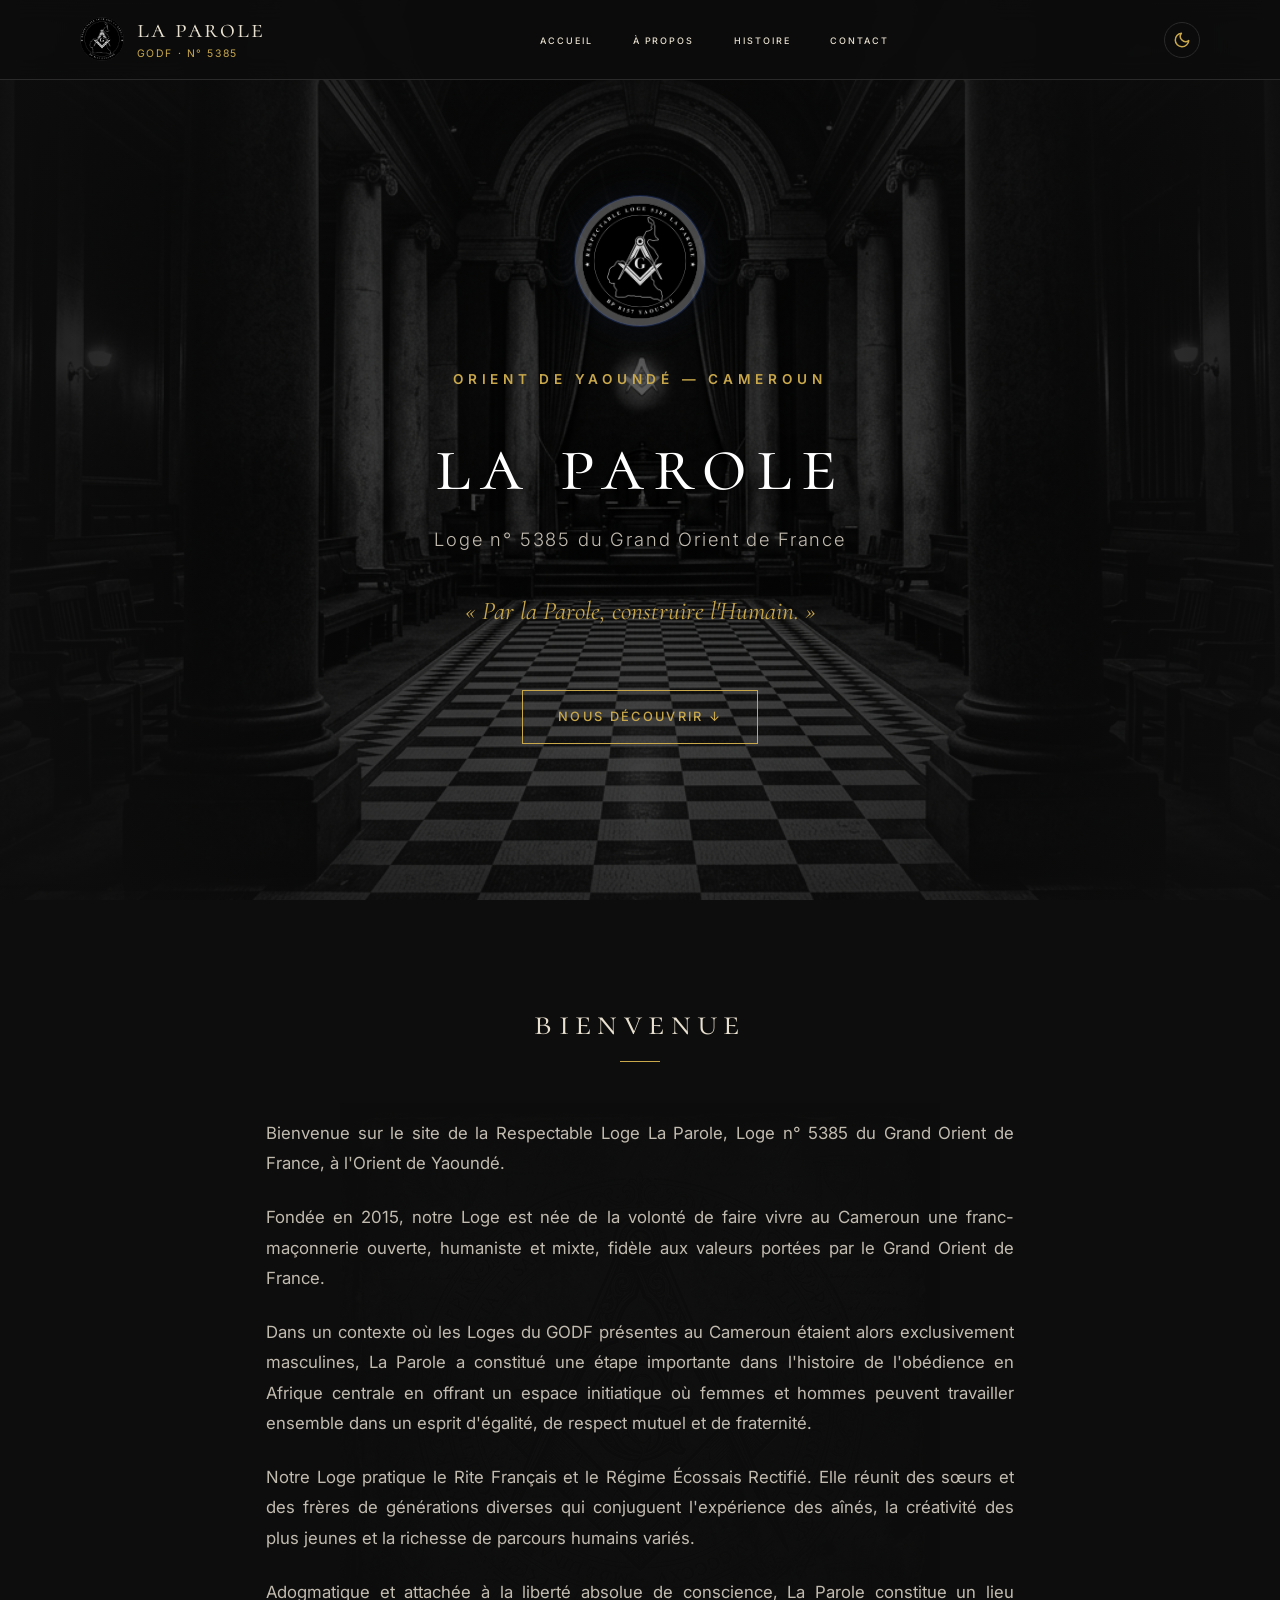
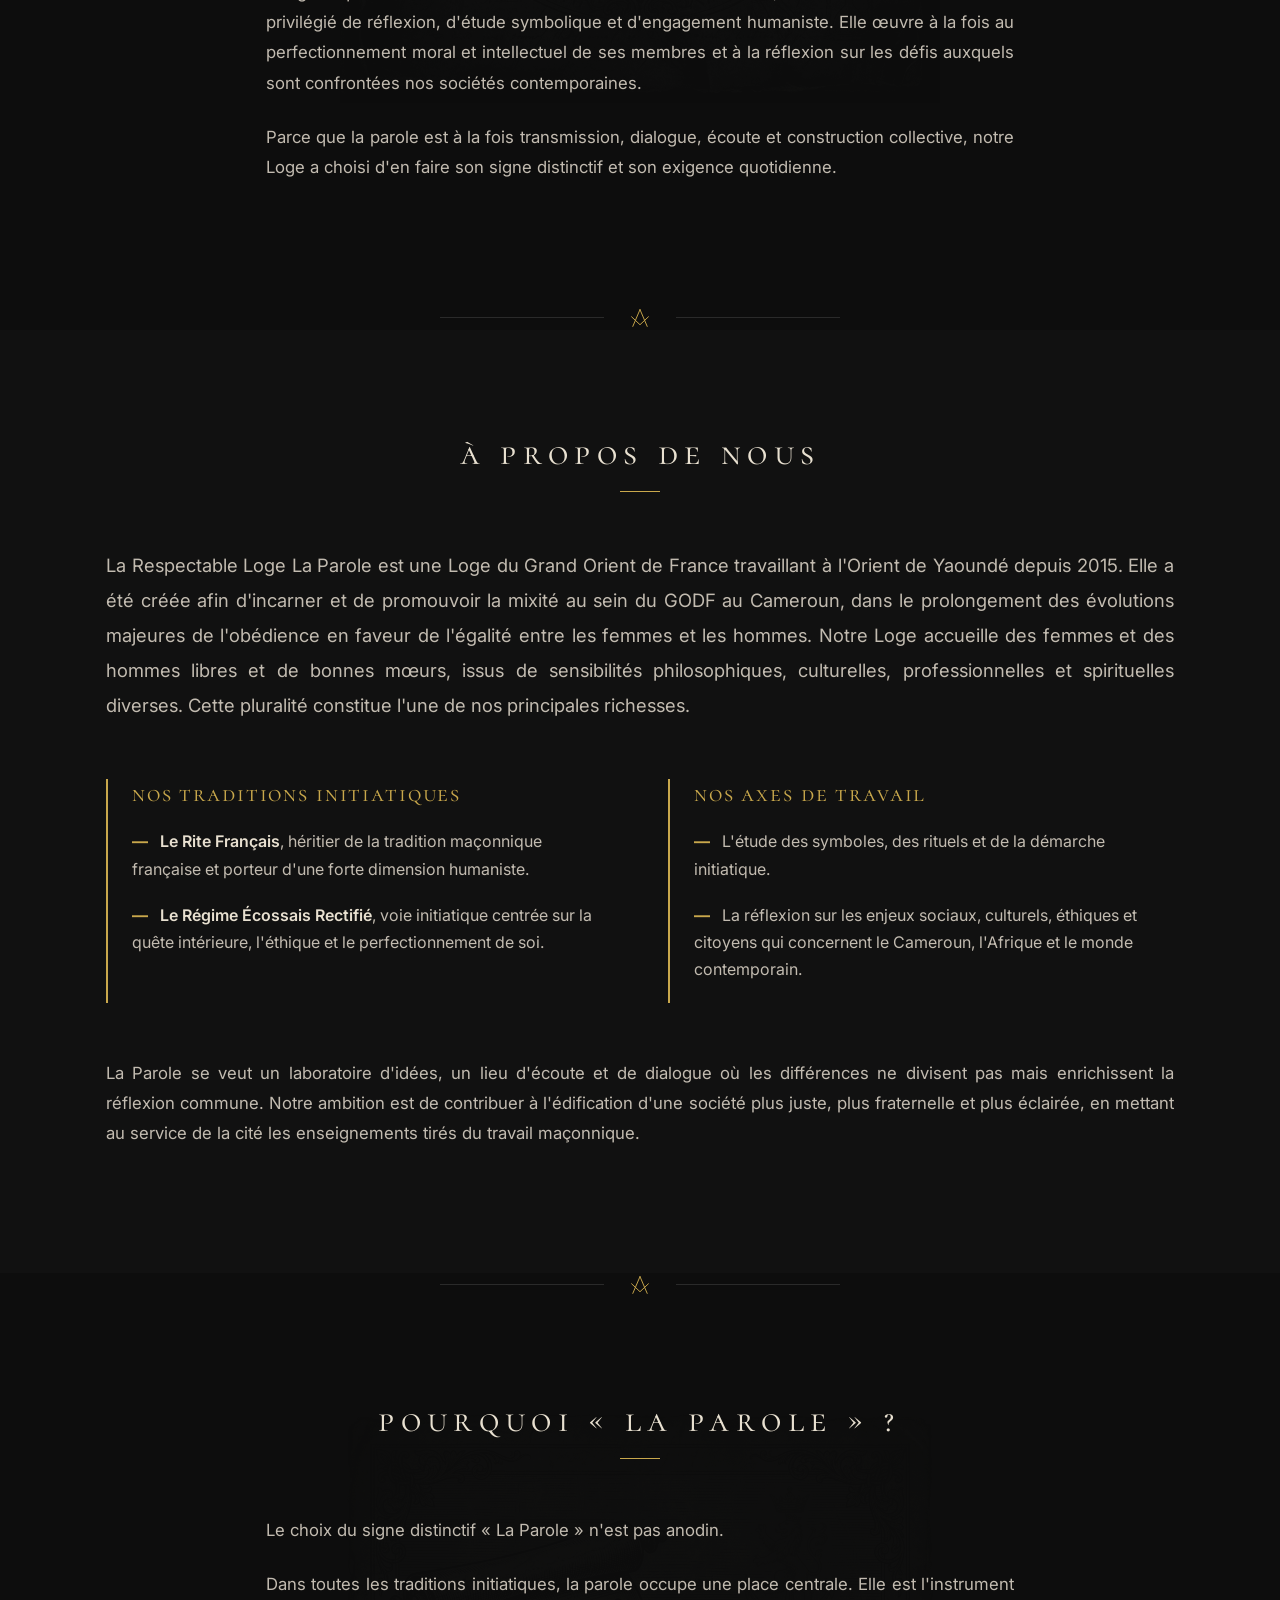
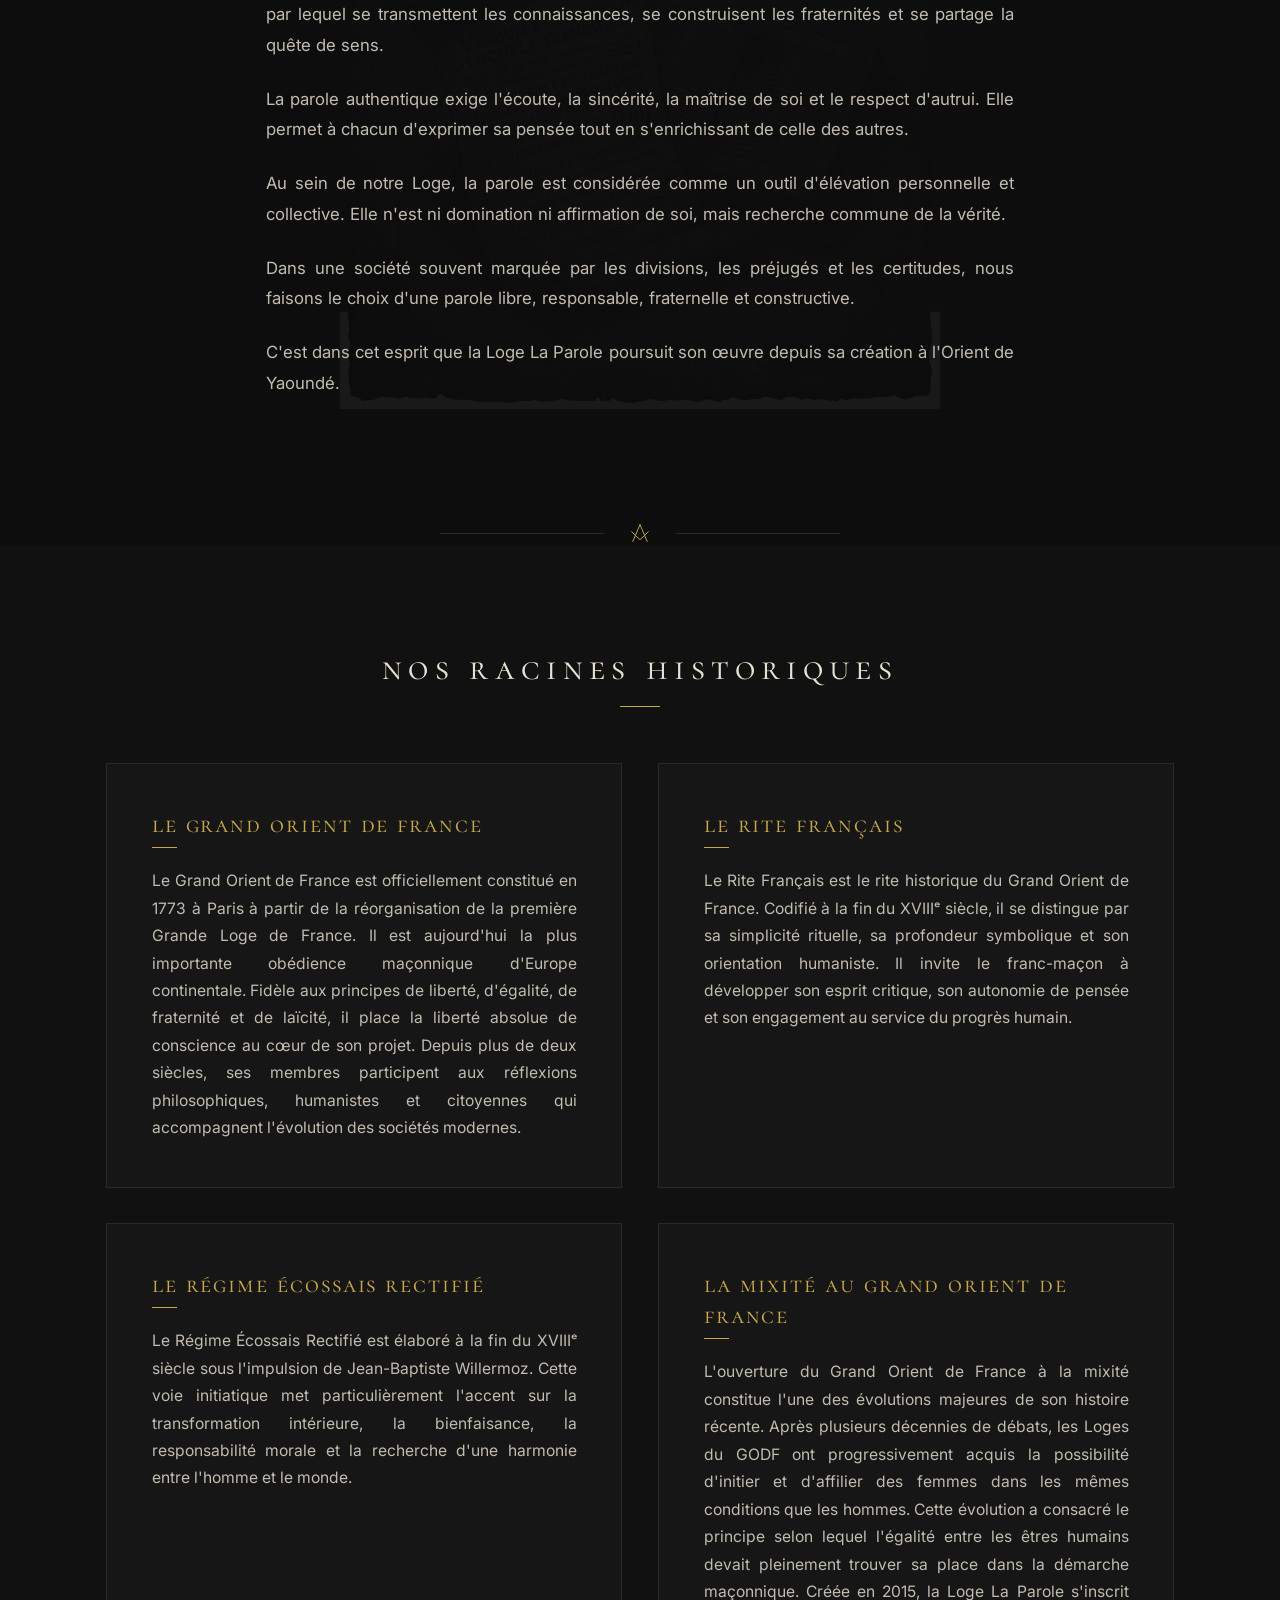
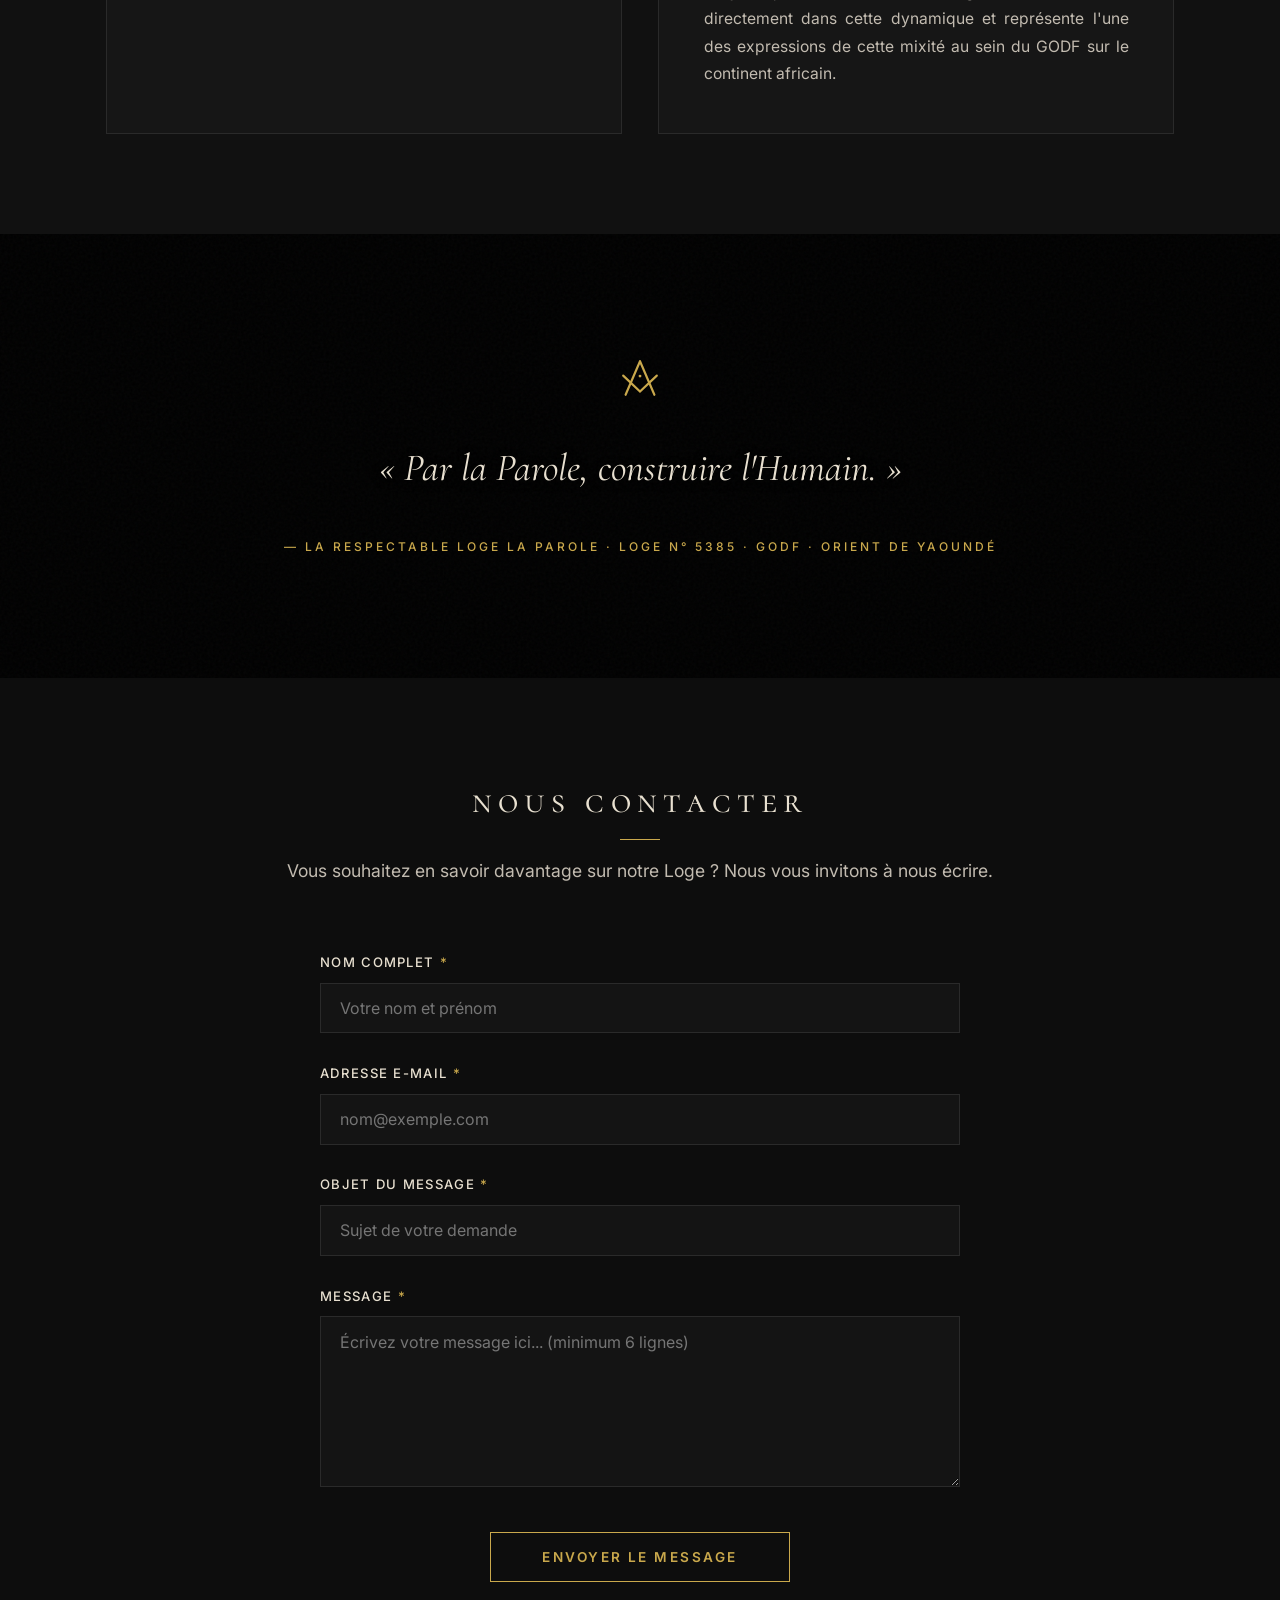
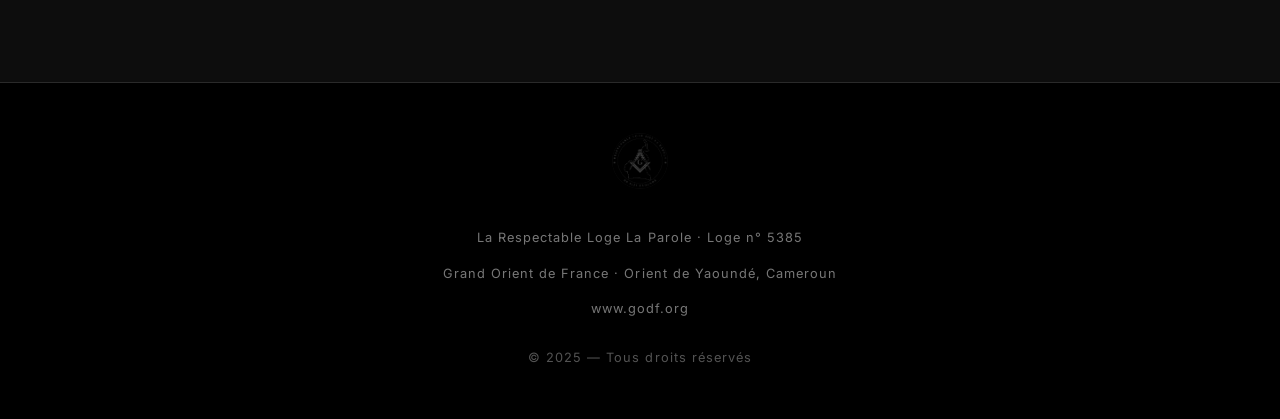
==== commit 581bc470: "feat: intégration du logo officiel de la Loge (navbar, hero, footer) + mode sombre/clair" ====
--- a/index.html
+++ b/index.html
@@ -17,8 +17,11 @@
     <header class="navbar-container" id="main-header">
         <div class="navbar-content">
             <a href="#hero" class="nav-logo" id="logo-link">
-                <span class="logo-title">La Parole</span>
-                <span class="logo-subtitle">GODF · n° 5385</span>
+                <img src="assets/logo-loge.png" alt="Sceau de la Respectable Loge La Parole" class="nav-logo-img">
+                <div class="nav-logo-text">
+                    <span class="logo-title">La Parole</span>
+                    <span class="logo-subtitle">GODF · n° 5385</span>
+                </div>
             </a>
             
             <nav class="nav-menu-desktop" aria-label="Navigation principale">
@@ -76,6 +79,9 @@
             <div class="hero-parallax-bg" id="hero-bg-elem"></div>
             <div class="hero-overlay"></div>
             <div class="hero-content container">
+                <div class="hero-logo-medallion reveal-item">
+                    <img src="assets/logo-loge.png" alt="Sceau officiel de la Respectable Loge La Parole n° 5385" class="hero-logo-img">
+                </div>
                 <span class="hero-supratitle reveal-item">Orient de Yaoundé — Cameroun</span>
                 <h1 class="hero-title reveal-item">La Parole</h1>
                 <p class="hero-subtitle reveal-item">Loge n° 5385 du Grand Orient de France</p>
@@ -297,6 +303,9 @@
     <!-- 8. FOOTER -->
     <footer class="footer-container">
         <div class="container footer-content">
+            <div class="footer-logo-wrap">
+                <img src="assets/logo-loge.png" alt="Sceau de la Respectable Loge La Parole" class="footer-logo-img">
+            </div>
             <p class="footer-line">La Respectable Loge La Parole · Loge n° 5385</p>
             <p class="footer-line">Grand Orient de France · Orient de Yaoundé, Cameroun</p>
             <p class="footer-line"><a href="https://www.godf.org" target="_blank" rel="noopener" class="footer-link">www.godf.org</a></p>
--- a/styles.css
+++ b/styles.css
@@ -213,6 +213,102 @@
     color: var(--accent-gold);
     text-transform: uppercase;
     margin-top: 2px;
+}
+
+/* --- Logos de la Loge --- */
+
+/* Layout nav-logo flex-row */
+.nav-logo {
+    display: flex;
+    flex-direction: row;
+    align-items: center;
+    gap: 0.8rem;
+    justify-content: flex-start;
+    color: var(--text-primary);
+    text-decoration: none;
+}
+
+.nav-logo-text {
+    display: flex;
+    flex-direction: column;
+    justify-content: center;
+}
+
+/* Logo dans la Navbar */
+.nav-logo-img {
+    width: 44px;
+    height: 44px;
+    object-fit: contain;
+    border-radius: 50%;
+    filter: invert(1) brightness(0.85);
+    transition: var(--transition-smooth);
+    flex-shrink: 0;
+}
+
+html.light-mode .nav-logo-img {
+    filter: none;
+    opacity: 0.85;
+}
+
+.nav-logo:hover .nav-logo-img {
+    filter: invert(1) brightness(1) sepia(0.5) hue-rotate(10deg) saturate(2);
+    transform: rotate(5deg);
+}
+
+html.light-mode .nav-logo:hover .nav-logo-img {
+    filter: none;
+    opacity: 1;
+    transform: rotate(5deg);
+}
+
+/* Logo Hero — Médaillon */
+.hero-logo-medallion {
+    margin-bottom: 2rem;
+    position: relative;
+    display: inline-block;
+}
+
+.hero-logo-img {
+    width: 130px;
+    height: 130px;
+    object-fit: contain;
+    border-radius: 50%;
+    filter: invert(1) brightness(0.9);
+    box-shadow: 0 0 0 1px rgba(201, 168, 76, 0.3),
+                0 0 30px rgba(201, 168, 76, 0.08),
+                0 0 60px rgba(201, 168, 76, 0.04);
+    border: 1px solid rgba(201, 168, 76, 0.25);
+    padding: 6px;
+    background: rgba(0, 0, 0, 0.3);
+    transition: var(--transition-smooth);
+}
+
+.hero-logo-img:hover {
+    box-shadow: 0 0 0 1px rgba(201, 168, 76, 0.5),
+                0 0 40px rgba(201, 168, 76, 0.15);
+    transform: scale(1.03);
+}
+
+/* Logo Footer */
+.footer-logo-wrap {
+    margin-bottom: 1.5rem;
+    display: flex;
+    justify-content: center;
+}
+
+.footer-logo-img {
+    width: 56px;
+    height: 56px;
+    object-fit: contain;
+    border-radius: 50%;
+    filter: invert(1) brightness(0.5);
+    opacity: 0.5;
+    transition: var(--transition-fast);
+}
+
+.footer-logo-img:hover {
+    opacity: 0.75;
+    filter: invert(1) brightness(0.7);
 }
 
 .nav-menu-desktop {
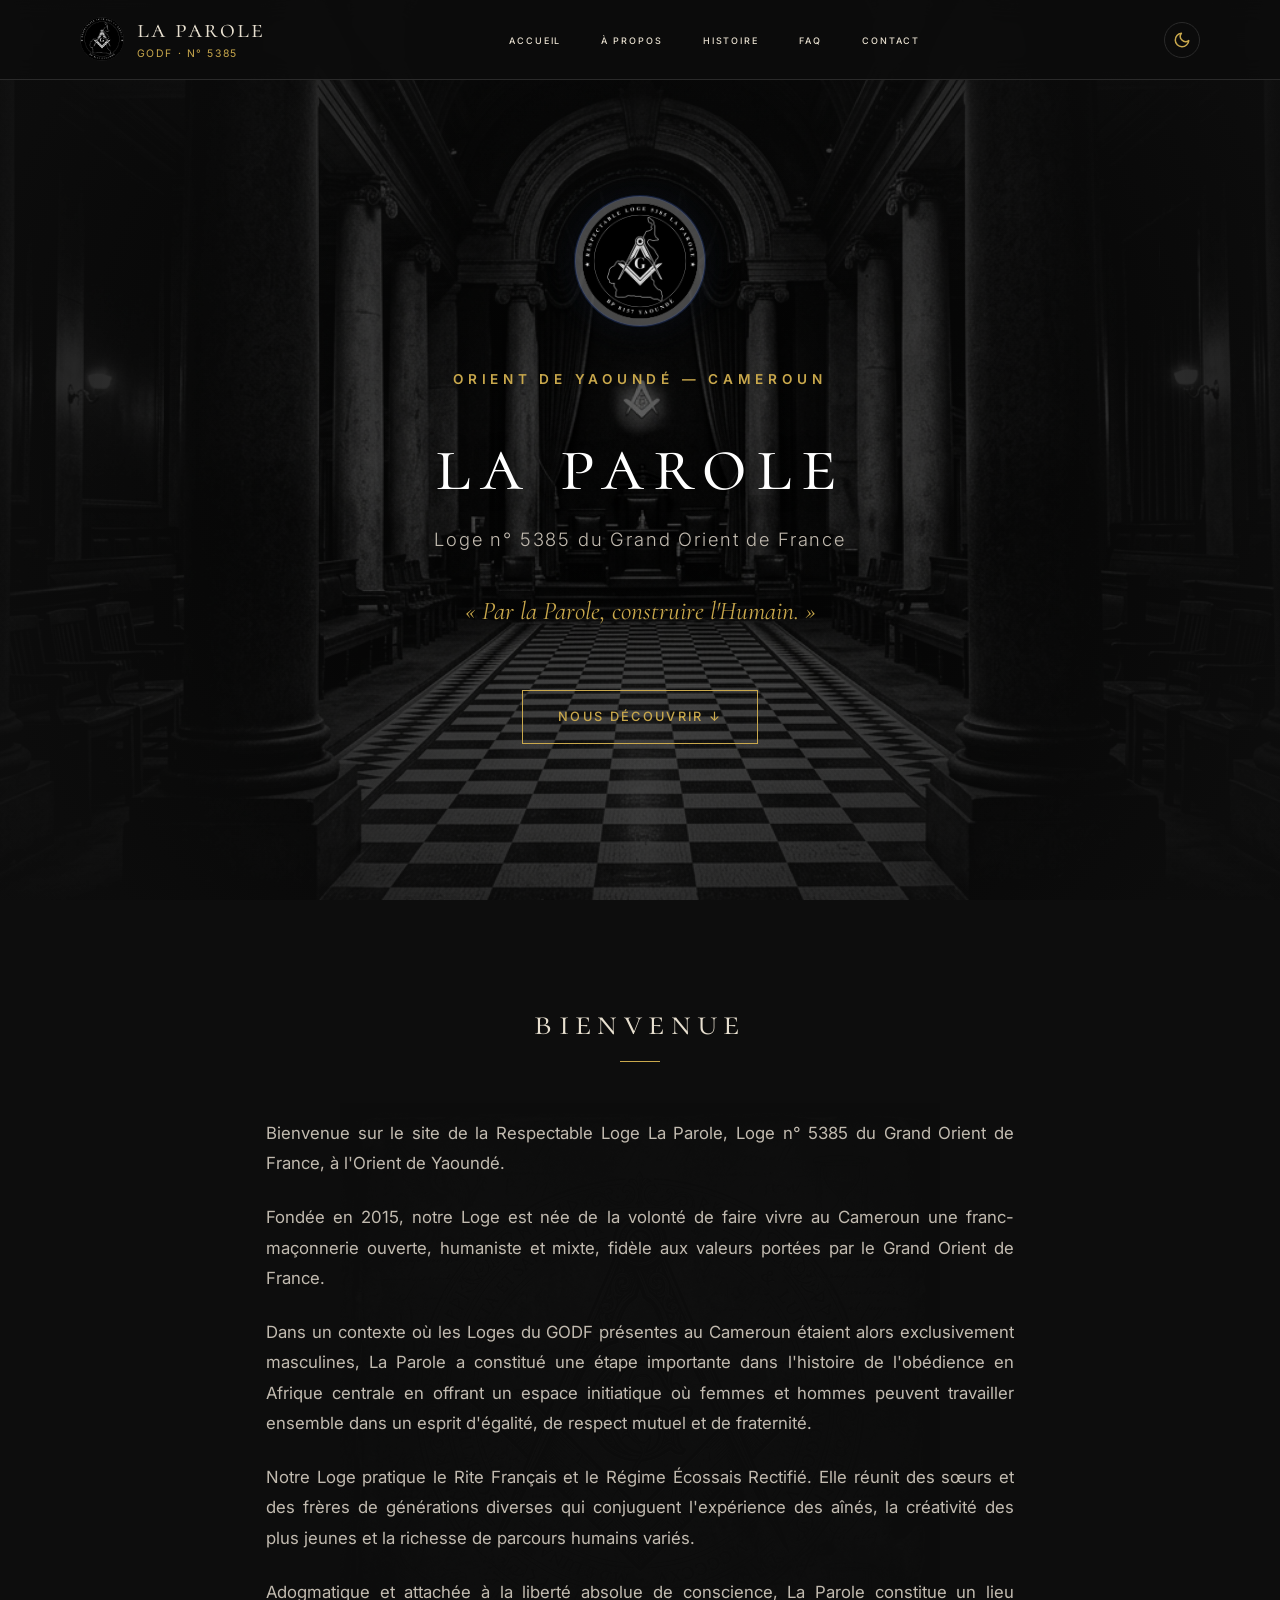
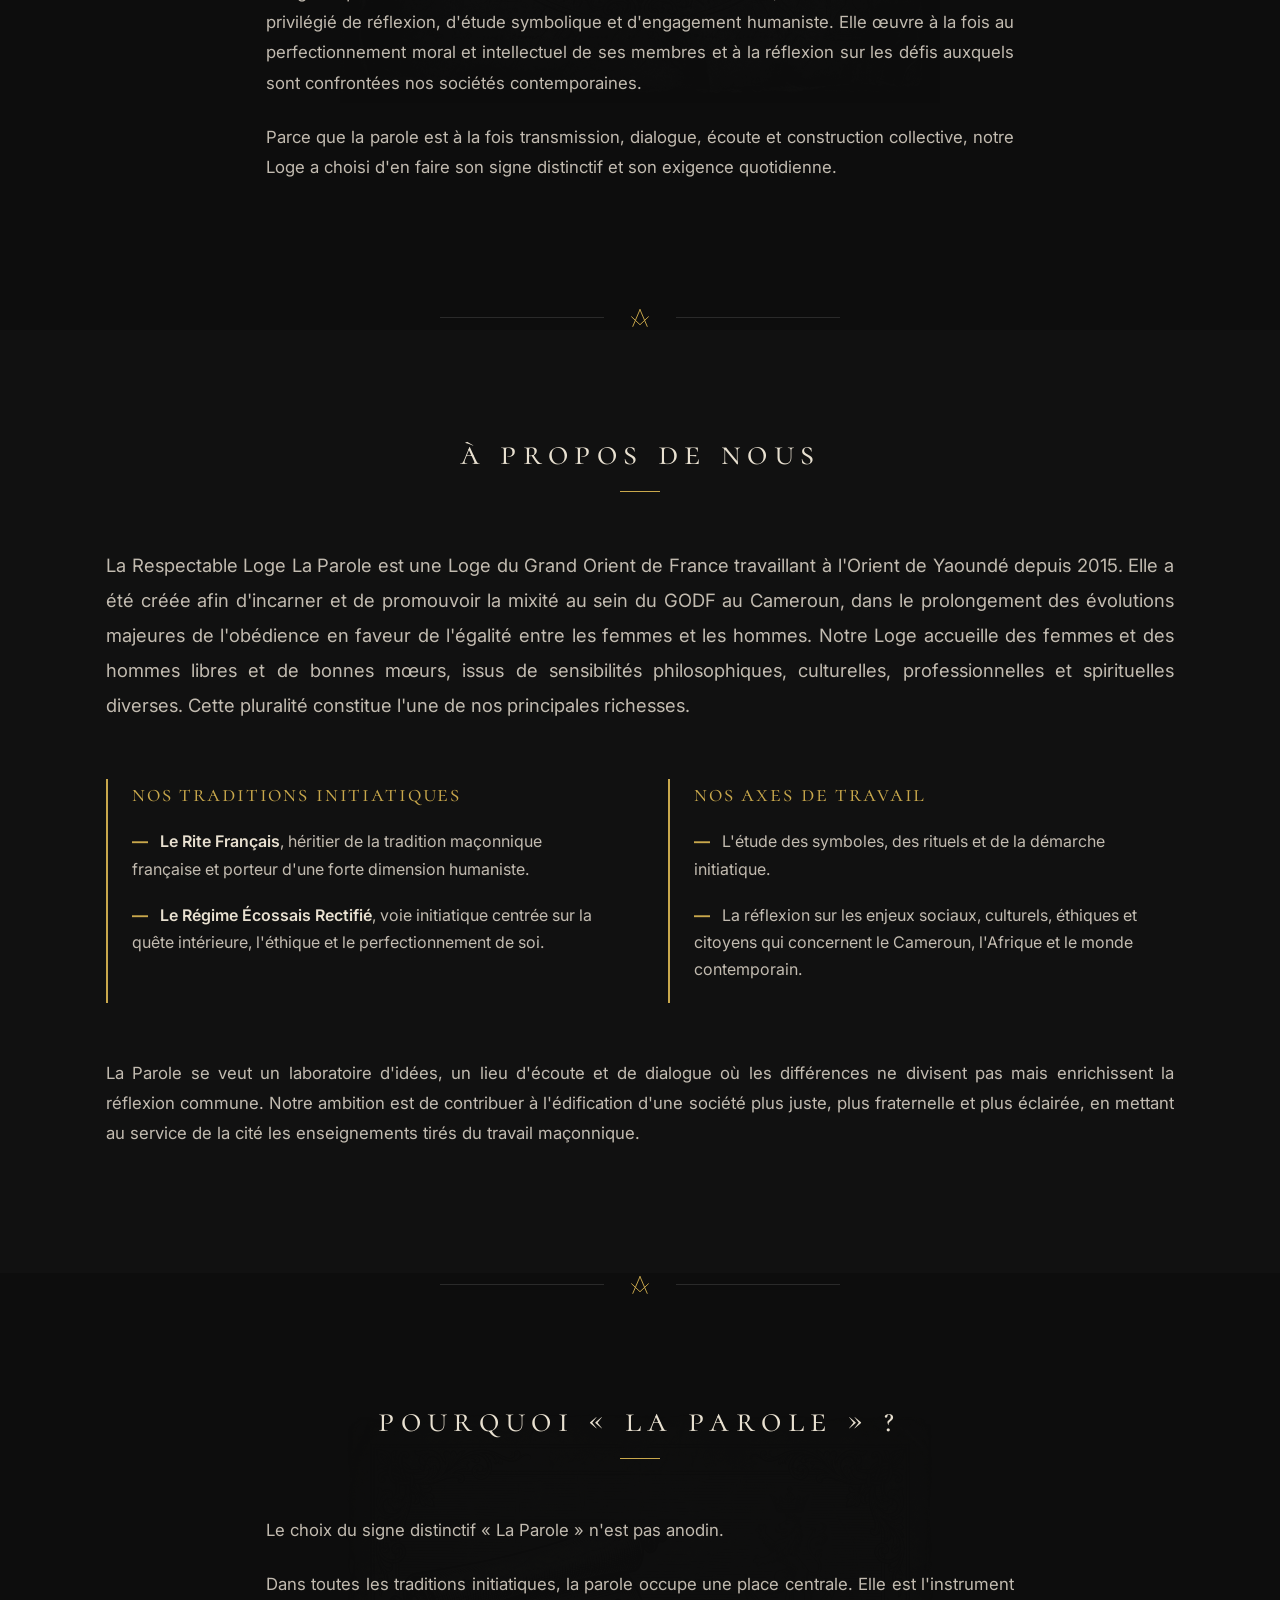
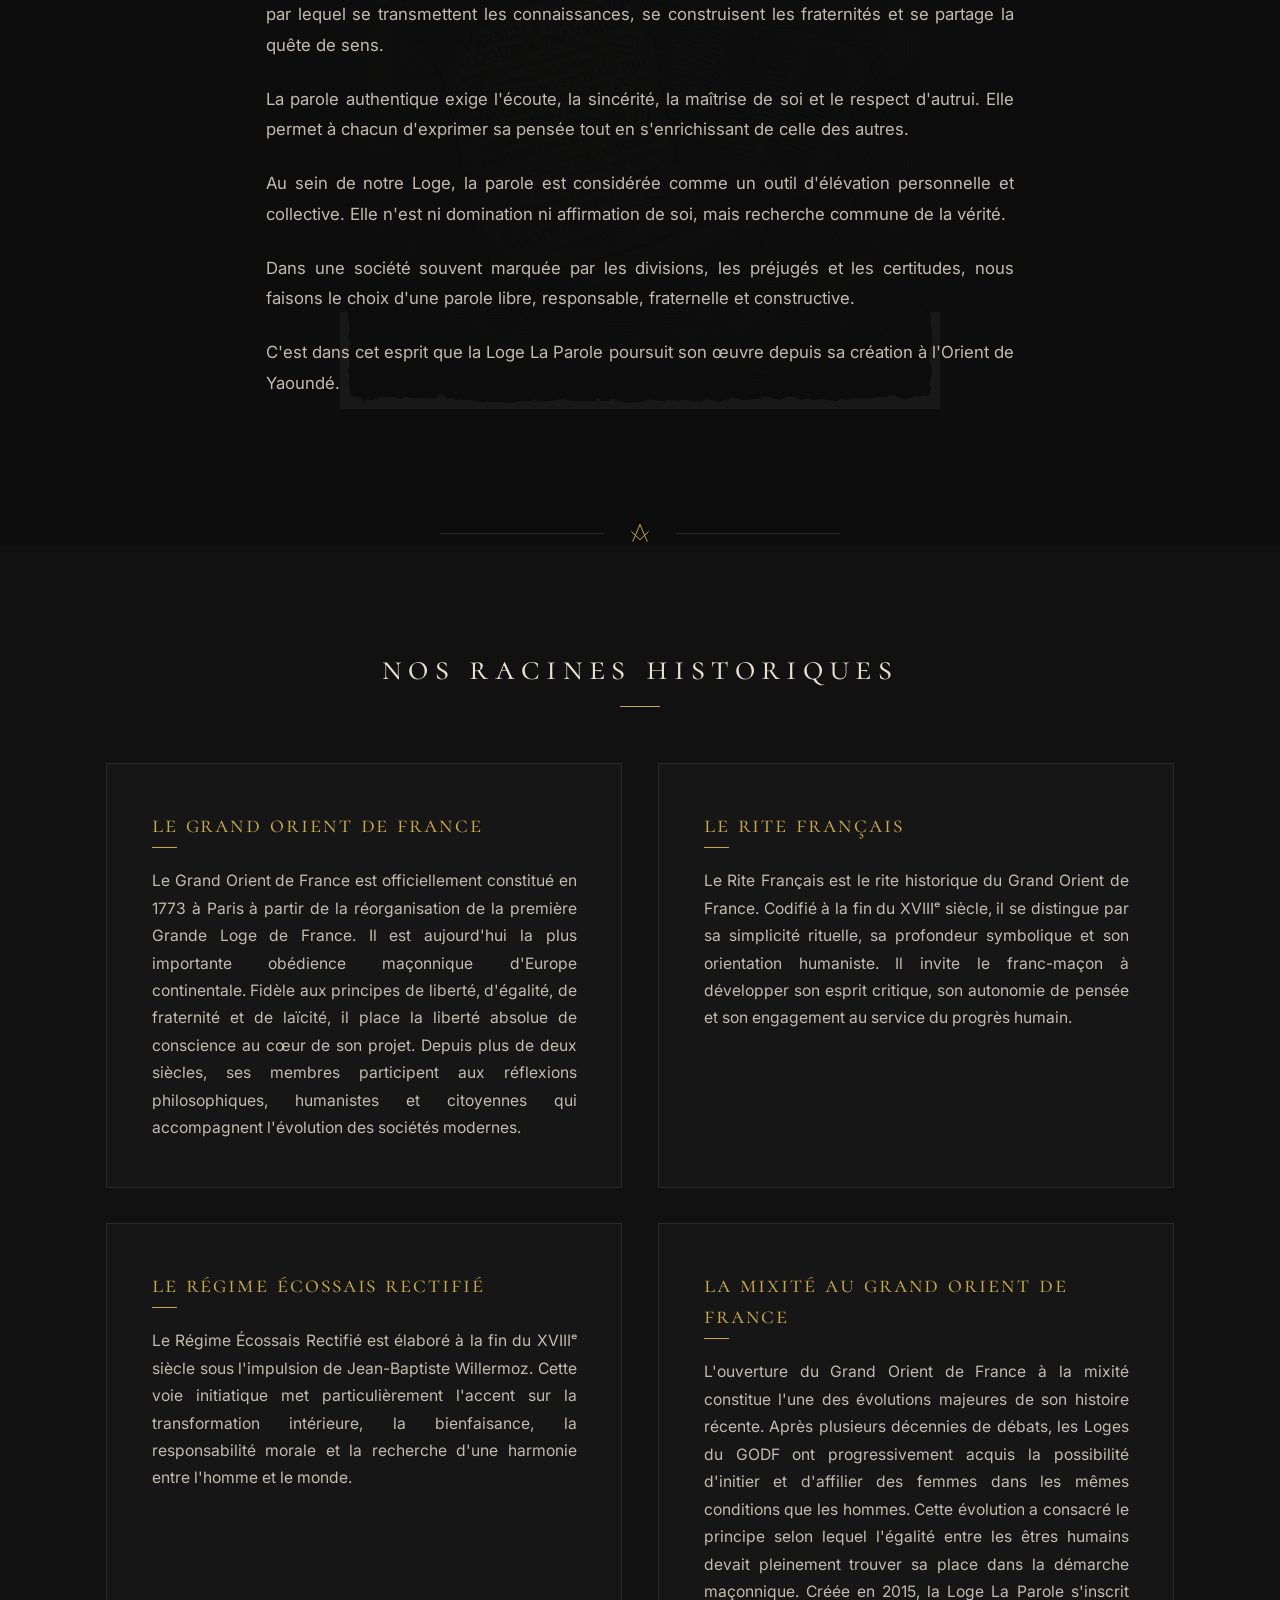
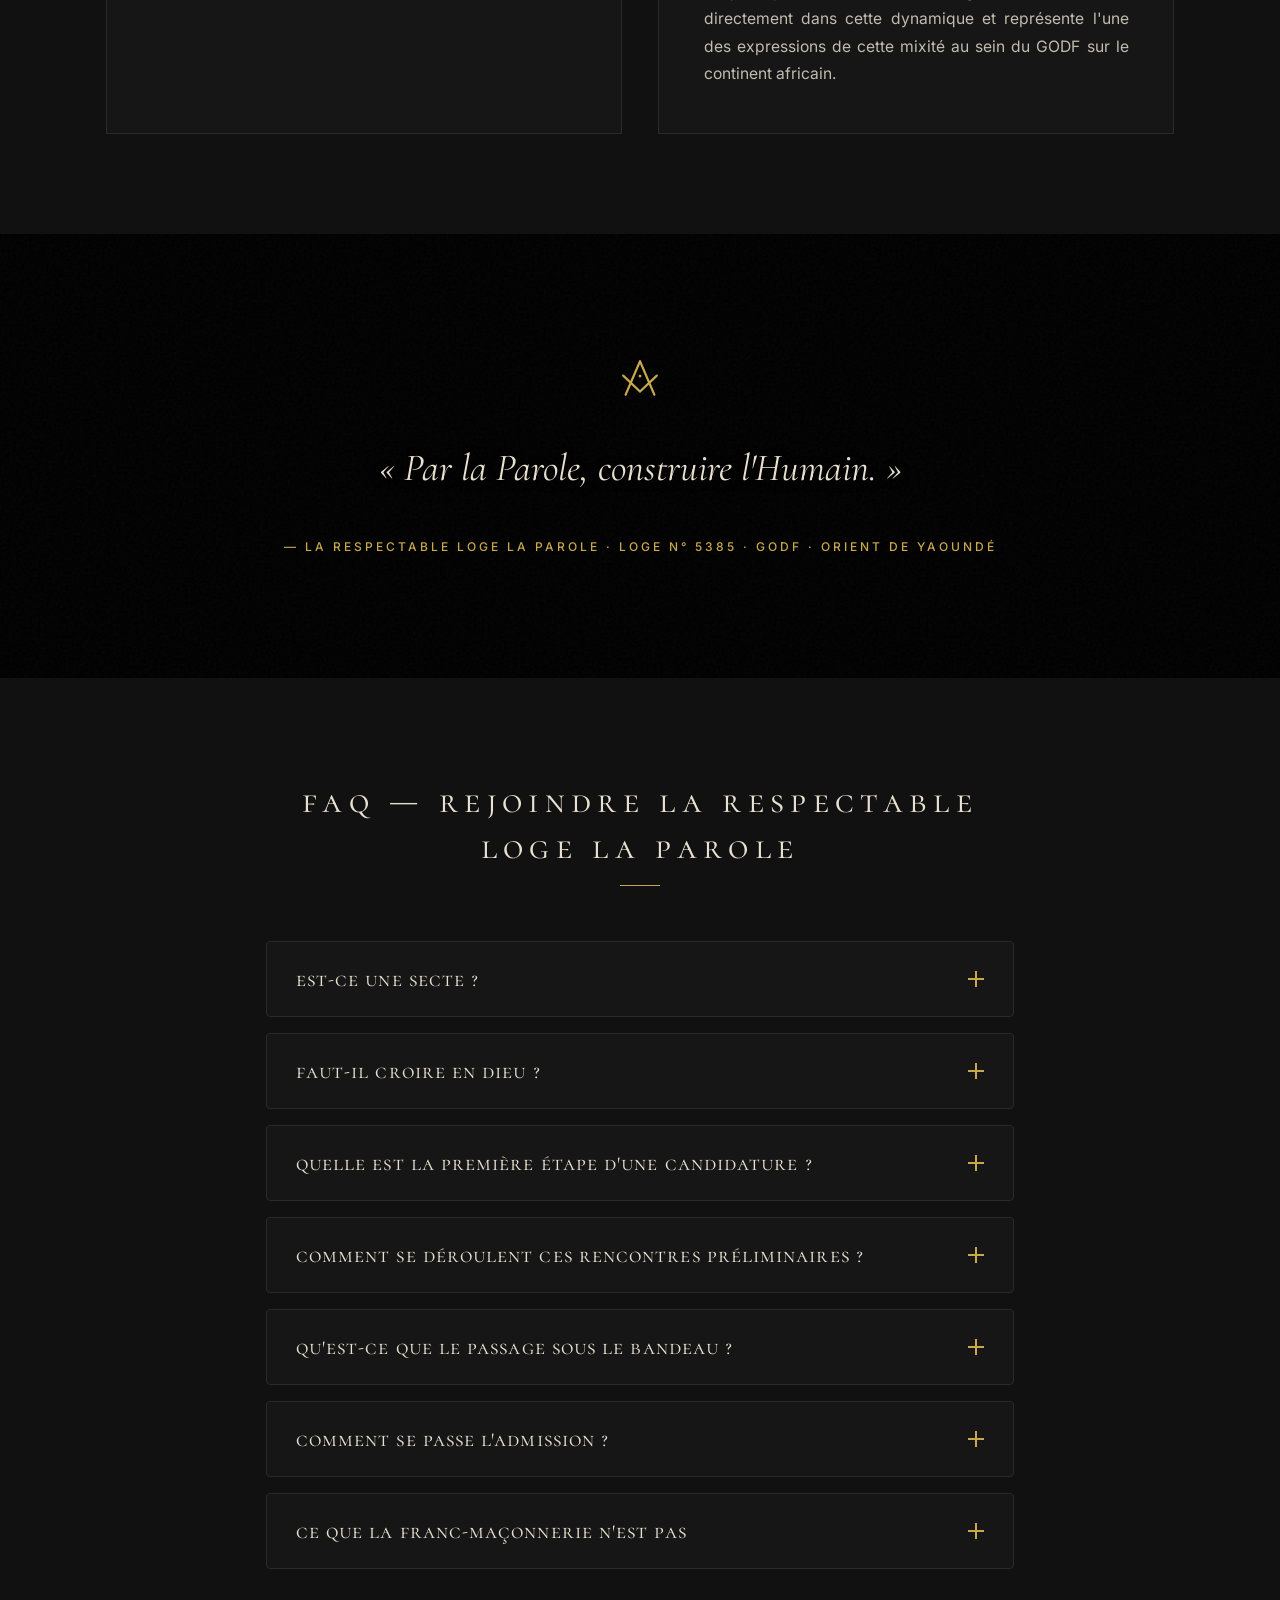
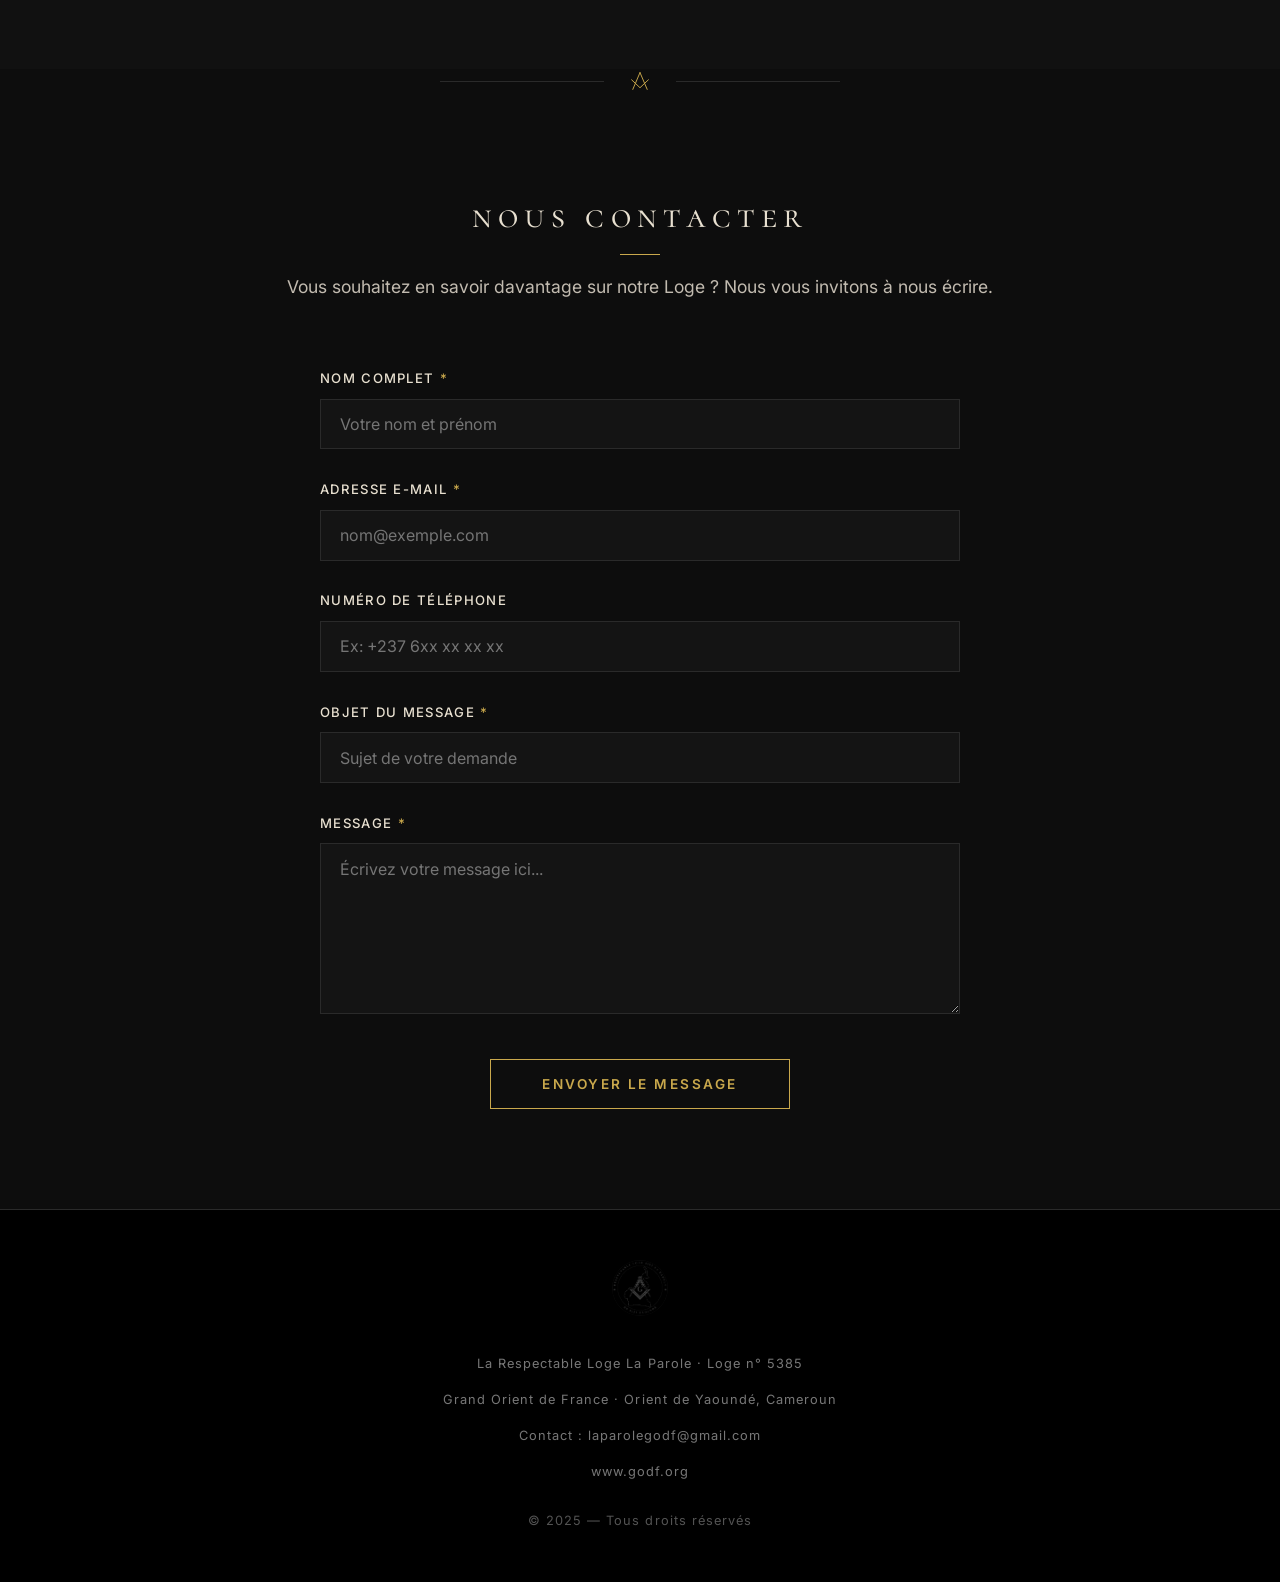
==== commit 170a991b: "feat: ajout FAQ, champ telephone, contact email footer et amelioration fluidite parallaxe" ====
--- a/index.html
+++ b/index.html
@@ -13,6 +13,9 @@
 </head>
 <body>
 
+    <!-- Barre de progression de lecture -->
+    <div id="scroll-progress-bar" class="scroll-progress" aria-hidden="true"></div>
+
     <!-- Barre de Navigation Sticky -->
     <header class="navbar-container" id="main-header">
         <div class="navbar-content">
@@ -28,6 +31,7 @@
                 <a href="#welcome" class="nav-link">Accueil</a>
                 <a href="#about" class="nav-link">À propos</a>
                 <a href="#history" class="nav-link">Histoire</a>
+                <a href="#faq" class="nav-link">FAQ</a>
                 <a href="#contact" class="nav-link">Contact</a>
             </nav>
 
@@ -67,6 +71,7 @@
             <a href="#welcome" class="mobile-nav-link">Accueil</a>
             <a href="#about" class="mobile-nav-link">À propos</a>
             <a href="#history" class="mobile-nav-link">Histoire</a>
+            <a href="#faq" class="mobile-nav-link">FAQ</a>
             <a href="#contact" class="mobile-nav-link">Contact</a>
         </nav>
     </div>
@@ -246,6 +251,126 @@
                 </cite>
             </div>
         </section>
+
+        <!-- FAQ SECTION -->
+        <section id="faq" class="section-faq">
+            <div class="container container-narrow reveal-group">
+                <h2 class="section-title reveal-item">FAQ — Rejoindre la respectable loge la Parole</h2>
+                
+                <div class="faq-accordion reveal-item">
+                    <!-- Question 1 -->
+                    <div class="faq-item">
+                        <button class="faq-question" aria-expanded="false" aria-controls="faq-answer-1" id="faq-q-1">
+                            <span class="faq-question-text">Est-ce une secte ?</span>
+                            <span class="faq-icon" aria-hidden="true"></span>
+                        </button>
+                        <div class="faq-answer" id="faq-answer-1" role="region" aria-labelledby="faq-q-1" aria-hidden="true">
+                            <div class="faq-answer-content">
+                                <p>Non. Le GODF est régi par une constitution et un règlement garantissant la liberté absolue de conscience, le respect de l'autre et un fonctionnement démocratique (aucun pouvoir exercé au-delà de trois années consécutives). Il n'y a pas de gourou ni de parole révélée. On entre librement et on peut partir sans contrainte.</p>
+                            </div>
+                        </div>
+                    </div>
+
+                    <!-- Question 2 -->
+                    <div class="faq-item">
+                        <button class="faq-question" aria-expanded="false" aria-controls="faq-answer-2" id="faq-q-2">
+                            <span class="faq-question-text">Faut-il croire en Dieu ?</span>
+                            <span class="faq-icon" aria-hidden="true"></span>
+                        </button>
+                        <div class="faq-answer" id="faq-answer-2" role="region" aria-labelledby="faq-q-2" aria-hidden="true">
+                            <div class="faq-answer-content">
+                                <p>Non. Le GODF est laïque et garantit la liberté absolue de conscience à tous ses membres. Il laisse chaque loge libre d'invoquer ou non le Grand Architecte de l'Univers. L'obédience pratique plusieurs rites (Rite Français, Rite Écossais Ancien Accepté, Rite Écossais Rectifié, Memphis-Misraïm…), utilisés comme outils de travail et de réflexion plutôt que comme dogmes.</p>
+                            </div>
+                        </div>
+                    </div>
+
+                    <!-- Question 3 -->
+                    <div class="faq-item">
+                        <button class="faq-question" aria-expanded="false" aria-controls="faq-answer-3" id="faq-q-3">
+                            <span class="faq-question-text">Quelle est la première étape d'une candidature ?</span>
+                            <span class="faq-icon" aria-hidden="true"></span>
+                        </button>
+                        <div class="faq-answer" id="faq-answer-3" role="region" aria-labelledby="faq-q-3" aria-hidden="true">
+                            <div class="faq-answer-content">
+                                <p>Un premier contact est établi par le Vénérable (président) de la loge, qui évalue les motivations du candidat. Si l'engagement maçonnique correspond à ses attentes, le processus se poursuit avec trois rencontres supplémentaires avec des membres de la loge.</p>
+                            </div>
+                        </div>
+                    </div>
+
+                    <!-- Question 4 -->
+                    <div class="faq-item">
+                        <button class="faq-question" aria-expanded="false" aria-controls="faq-answer-4" id="faq-q-4">
+                            <span class="faq-question-text">Comment se déroulent ces rencontres préliminaires ?</span>
+                            <span class="faq-icon" aria-hidden="true"></span>
+                        </button>
+                        <div class="faq-answer" id="faq-answer-4" role="region" aria-labelledby="faq-q-4" aria-hidden="true">
+                            <div class="faq-answer-content">
+                                <p>Ce sont des entretiens approfondis (parfois appelés « enquêtes ») d'une à deux heures chacun, permettant de mieux connaître la personnalité du candidat, ses idées et ses aspirations, et de répondre à ses questions. Les trois frères rencontrant le candidat présentent ensuite un compte rendu à la loge.</p>
+                            </div>
+                        </div>
+                    </div>
+
+                    <!-- Question 5 -->
+                    <div class="faq-item">
+                        <button class="faq-question" aria-expanded="false" aria-controls="faq-answer-5" id="faq-q-5">
+                            <span class="faq-question-text">Qu'est-ce que le passage sous le bandeau ?</span>
+                            <span class="faq-icon" aria-hidden="true"></span>
+                        </button>
+                        <div class="faq-answer" id="faq-answer-5" role="region" aria-labelledby="faq-q-5" aria-hidden="true">
+                            <div class="faq-answer-content">
+                                <p>C'est la présentation solennelle du candidat à la loge réunie. Le candidat est introduit les yeux bandés et répond à des questions posées par l'assemblée. La loge vote ensuite sur son admission, qui est validée si elle recueille plus des trois quarts des suffrages.</p>
+                            </div>
+                        </div>
+                    </div>
+
+                    <!-- Question 6 -->
+                    <div class="faq-item">
+                        <button class="faq-question" aria-expanded="false" aria-controls="faq-answer-6" id="faq-q-6">
+                            <span class="faq-question-text">Comment se passe l'admission ?</span>
+                            <span class="faq-icon" aria-hidden="true"></span>
+                        </button>
+                        <div class="faq-answer" id="faq-answer-6" role="region" aria-labelledby="faq-q-6" aria-hidden="true">
+                            <div class="faq-answer-content">
+                                <p>L'admission suit un rituel multiséculaire appelé initiation : une cérémonie symbolique faisant passer le candidat des Ténèbres à la Lumière. Le vécu de cette cérémonie fait partie intégrante du cheminement maçonnique et n'est volontairement pas détaillé davantage.</p>
+                            </div>
+                        </div>
+                    </div>
+
+                    <!-- Question 7 -->
+                    <div class="faq-item">
+                        <button class="faq-question" aria-expanded="false" aria-controls="faq-answer-7" id="faq-q-7">
+                            <span class="faq-question-text">Ce que la Franc-maçonnerie n'est pas</span>
+                            <span class="faq-icon" aria-hidden="true"></span>
+                        </button>
+                        <div class="faq-answer" id="faq-answer-7" role="region" aria-labelledby="faq-q-7" aria-hidden="true">
+                            <div class="faq-answer-content">
+                                <p>Beaucoup d'idées reçues circulent sur la Franc-maçonnerie. Pour être clair :</p>
+                                <ul class="faq-list">
+                                    <li><span class="faq-bullet">—</span> <strong>Ce n'est pas un endroit pour s'enrichir.</strong> La Loge n'est pas un lieu de transactions financières ni un tremplin économique.</li>
+                                    <li><span class="faq-bullet">—</span> <strong>Ce n'est pas un chemin vers la célébrité.</strong> La discrétion est une valeur fondamentale ; on n'y vient pas pour être vu ou reconnu.</li>
+                                    <li><span class="faq-bullet">—</span> <strong>Ce n'est pas un club de réseautage.</strong> Les relations qui se nouent en Loge naissent de l'engagement intellectuel et fraternel, non d'une logique d'intérêt professionnel.</li>
+                                    <li><span class="faq-bullet">—</span> <strong>Ce n'est pas le repère des hautes personnalités de l'État.</strong> Si des personnalités publiques ont pu être francs-maçons, la Loge rassemble avant tout des femmes et des hommes ordinaires engagés dans une démarche de perfectionnement personnel.</li>
+                                    <li><span class="faq-bullet">—</span> <strong>Ce n'est pas un lieu où l'on acquiert des pouvoirs particuliers.</strong> La Franc-maçonnerie est un chemin initiatique et philosophique, pas une pratique ésotérique conférant des capacités extraordinaires.</li>
+                                </ul>
+                                <p class="faq-summary"><strong>Ce que la Franc-maçonnerie est, en revanche :</strong> un espace de travail sur soi, de dialogue sincère, de fraternité et de réflexion humaniste collective.</p>
+                            </div>
+                        </div>
+                    </div>
+                </div>
+            </div>
+        </section>
+
+        <!-- SEPARATOR FAQ -->
+        <div class="masonic-separator" aria-hidden="true">
+            <div class="separator-line"></div>
+            <div class="separator-icon">
+                <svg width="24" height="24" viewBox="0 0 100 100" fill="none" xmlns="http://www.w3.org/2000/svg">
+                    <path d="M50 15 L20 85 M50 15 L80 85" stroke="#C9A84C" stroke-width="4" stroke-linecap="round"/>
+                    <path d="M15 45 L50 78 L85 45" stroke="#C9A84C" stroke-width="4" stroke-linecap="round"/>
+                </svg>
+            </div>
+            <div class="separator-line"></div>
+        </div>
 
         <!-- 7. CONTACT FORM SECTION -->
         <section id="contact" class="section-contact">
@@ -270,13 +395,18 @@
                     </div>
 
                     <div class="form-group">
+                        <label for="phone-number">Numéro de téléphone</label>
+                        <input type="tel" id="phone-number" name="phone" placeholder="Ex: +237 6xx xx xx xx">
+                    </div>
+
+                    <div class="form-group">
                         <label for="msg-subject">Objet du message <span class="required">*</span></label>
                         <input type="text" id="msg-subject" name="_subject" required placeholder="Sujet de votre demande">
                     </div>
 
                     <div class="form-group">
                         <label for="message-content">Message <span class="required">*</span></label>
-                        <textarea id="message-content" name="message" rows="7" required placeholder="Écrivez votre message ici... (minimum 6 lignes)"></textarea>
+                        <textarea id="message-content" name="message" rows="7" required placeholder="Écrivez votre message ici..."></textarea>
                     </div>
 
                     <div class="form-submit-container">
@@ -308,6 +438,7 @@
             </div>
             <p class="footer-line">La Respectable Loge La Parole · Loge n° 5385</p>
             <p class="footer-line">Grand Orient de France · Orient de Yaoundé, Cameroun</p>
+            <p class="footer-line">Contact : <a href="mailto:laparolegodf@gmail.com" class="footer-link">laparolegodf@gmail.com</a></p>
             <p class="footer-line"><a href="https://www.godf.org" target="_blank" rel="noopener" class="footer-link">www.godf.org</a></p>
             <p class="footer-line footer-copyright">© 2025 — Tous droits réservés</p>
         </div>
--- a/styles.css
+++ b/styles.css
@@ -485,16 +485,17 @@
 
 .hero-parallax-bg {
     position: absolute;
-    top: 0;
+    top: -5%;
     left: 0;
     width: 100%;
-    height: 100%;
+    height: 115%;
     background-image: url('assets/hero-bg.png');
     background-size: cover;
     background-position: center;
     background-repeat: no-repeat;
-    background-attachment: fixed;
     z-index: -2;
+    will-change: transform;
+    transform: translate3d(0, 0, 0);
 }
 
 .hero-overlay {
@@ -605,7 +606,7 @@
 
 .filigrane-compass {
     background-image: url('assets/filigrane-sec2.png');
-    background-attachment: fixed;
+    will-change: transform;
 }
 
 
@@ -698,7 +699,7 @@
 
 .filigrane-scroll {
     background-image: url('assets/filigrane-sec4.png');
-    background-attachment: fixed;
+    will-change: transform;
 }
 
 .section-why .section-text {
@@ -721,13 +722,17 @@
     background-color: var(--bg-card);
     border: 1px solid var(--border-color);
     padding: 2.8rem;
-    transition: var(--transition-smooth);
+    transition: border-color 0.5s cubic-bezier(0.25, 0.8, 0.25, 1),
+                transform 0.5s cubic-bezier(0.25, 0.8, 0.25, 1),
+                box-shadow 0.5s cubic-bezier(0.25, 0.8, 0.25, 1);
+    will-change: transform, box-shadow, border-color;
 }
 
 .history-card:hover {
     border-color: var(--accent-gold);
-    transform: translateY(-4px);
-    box-shadow: 0 10px 30px rgba(0, 0, 0, 0.4);
+    transform: translateY(-8px) scale(1.01);
+    box-shadow: 0 15px 35px rgba(0, 0, 0, 0.4), 
+                0 0 15px rgba(201, 168, 76, 0.05);
 }
 
 .card-title {
@@ -823,6 +828,180 @@
 }
 
 
+/* --- Barre de progression de lecture --- */
+.scroll-progress {
+    position: fixed;
+    top: 0;
+    left: 0;
+    width: 0%;
+    height: 3px;
+    background: linear-gradient(to right, var(--accent-gold), var(--accent-gold-hover));
+    z-index: 1001;
+    transition: width 0.1s ease-out;
+}
+
+/* --- FAQ Accordion --- */
+.section-faq {
+    background-color: var(--bg-secondary);
+}
+
+.faq-accordion {
+    display: flex;
+    flex-direction: column;
+    gap: 1rem;
+    max-width: 780px;
+    margin: 0 auto;
+}
+
+.faq-item {
+    background-color: var(--bg-card);
+    border: 1px solid var(--border-color);
+    border-radius: 4px;
+    overflow: hidden;
+    transition: border-color 0.4s cubic-bezier(0.25, 0.8, 0.25, 1),
+                box-shadow 0.4s cubic-bezier(0.25, 0.8, 0.25, 1),
+                transform 0.4s cubic-bezier(0.25, 0.8, 0.25, 1);
+    will-change: border-color, box-shadow, transform;
+}
+
+.faq-item:hover {
+    border-color: rgba(201, 168, 76, 0.4);
+    box-shadow: 0 6px 20px rgba(0, 0, 0, 0.15);
+    transform: translateY(-2px);
+}
+
+.faq-item.active {
+    border-color: var(--accent-gold);
+    box-shadow: 0 8px 25px rgba(201, 168, 76, 0.06);
+    transform: translateY(-2px);
+}
+
+.faq-question {
+    display: flex;
+    justify-content: space-between;
+    align-items: center;
+    width: 100%;
+    padding: 1.5rem 1.8rem;
+    background: none;
+    border: none;
+    text-align: left;
+    cursor: pointer;
+    font-family: var(--font-title);
+    font-size: 1.35rem;
+    color: var(--text-primary);
+    letter-spacing: 0.05em;
+    font-variant: all-small-caps;
+    transition: var(--transition-fast);
+}
+
+.faq-question:hover {
+    color: var(--accent-gold);
+}
+
+.faq-question-text {
+    flex-grow: 1;
+    padding-right: 1.5rem;
+}
+
+.faq-icon {
+    position: relative;
+    width: 16px;
+    height: 16px;
+    flex-shrink: 0;
+    transition: transform 0.4s cubic-bezier(0.25, 0.8, 0.25, 1);
+}
+
+.faq-icon::before,
+.faq-icon::after {
+    content: '';
+    position: absolute;
+    background-color: var(--accent-gold);
+    transition: transform 0.4s cubic-bezier(0.25, 0.8, 0.25, 1), background-color 0.2s ease;
+}
+
+.faq-icon::before {
+    top: 7px;
+    left: 0;
+    width: 16px;
+    height: 2px;
+}
+
+.faq-icon::after {
+    top: 0;
+    left: 7px;
+    width: 2px;
+    height: 16px;
+}
+
+.faq-question:hover .faq-icon::before,
+.faq-question:hover .faq-icon::after {
+    background-color: var(--accent-gold-hover);
+}
+
+.faq-item.active .faq-icon {
+    transform: rotate(135deg);
+}
+
+.faq-answer {
+    max-height: 0;
+    overflow: hidden;
+    transition: max-height 0.4s cubic-bezier(0.25, 0.8, 0.25, 1), opacity 0.4s ease;
+    opacity: 0;
+}
+
+.faq-item.active .faq-answer {
+    opacity: 1;
+}
+
+.faq-answer-content {
+    padding: 0 1.8rem 1.8rem 1.8rem;
+    font-family: var(--font-body);
+    font-size: 1rem;
+    line-height: 1.75;
+    color: var(--text-secondary);
+    border-top: 1px solid rgba(201, 168, 76, 0.08);
+    padding-top: 1.2rem;
+}
+
+.faq-answer-content p {
+    margin-bottom: 1rem;
+    font-size: 0.98rem;
+}
+
+.faq-answer-content p:last-child {
+    margin-bottom: 0;
+}
+
+.faq-list {
+    list-style: none;
+    margin: 1.2rem 0;
+    padding-left: 0.5rem;
+    display: flex;
+    flex-direction: column;
+    gap: 1rem;
+}
+
+.faq-list li {
+    font-size: 0.95rem;
+    line-height: 1.65;
+    color: var(--text-secondary);
+}
+
+.faq-bullet {
+    color: var(--accent-gold);
+    margin-right: 0.6rem;
+    font-weight: bold;
+}
+
+.faq-summary {
+    margin-top: 1.2rem;
+    padding: 1rem 1.2rem;
+    background-color: rgba(201, 168, 76, 0.04);
+    border-left: 2px solid var(--accent-gold);
+    font-size: 0.98rem;
+    line-height: 1.7;
+}
+
 /* --- 7. CONTACT FORM SECTION --- */
 .section-contact {
     background-color: var(--bg-primary);
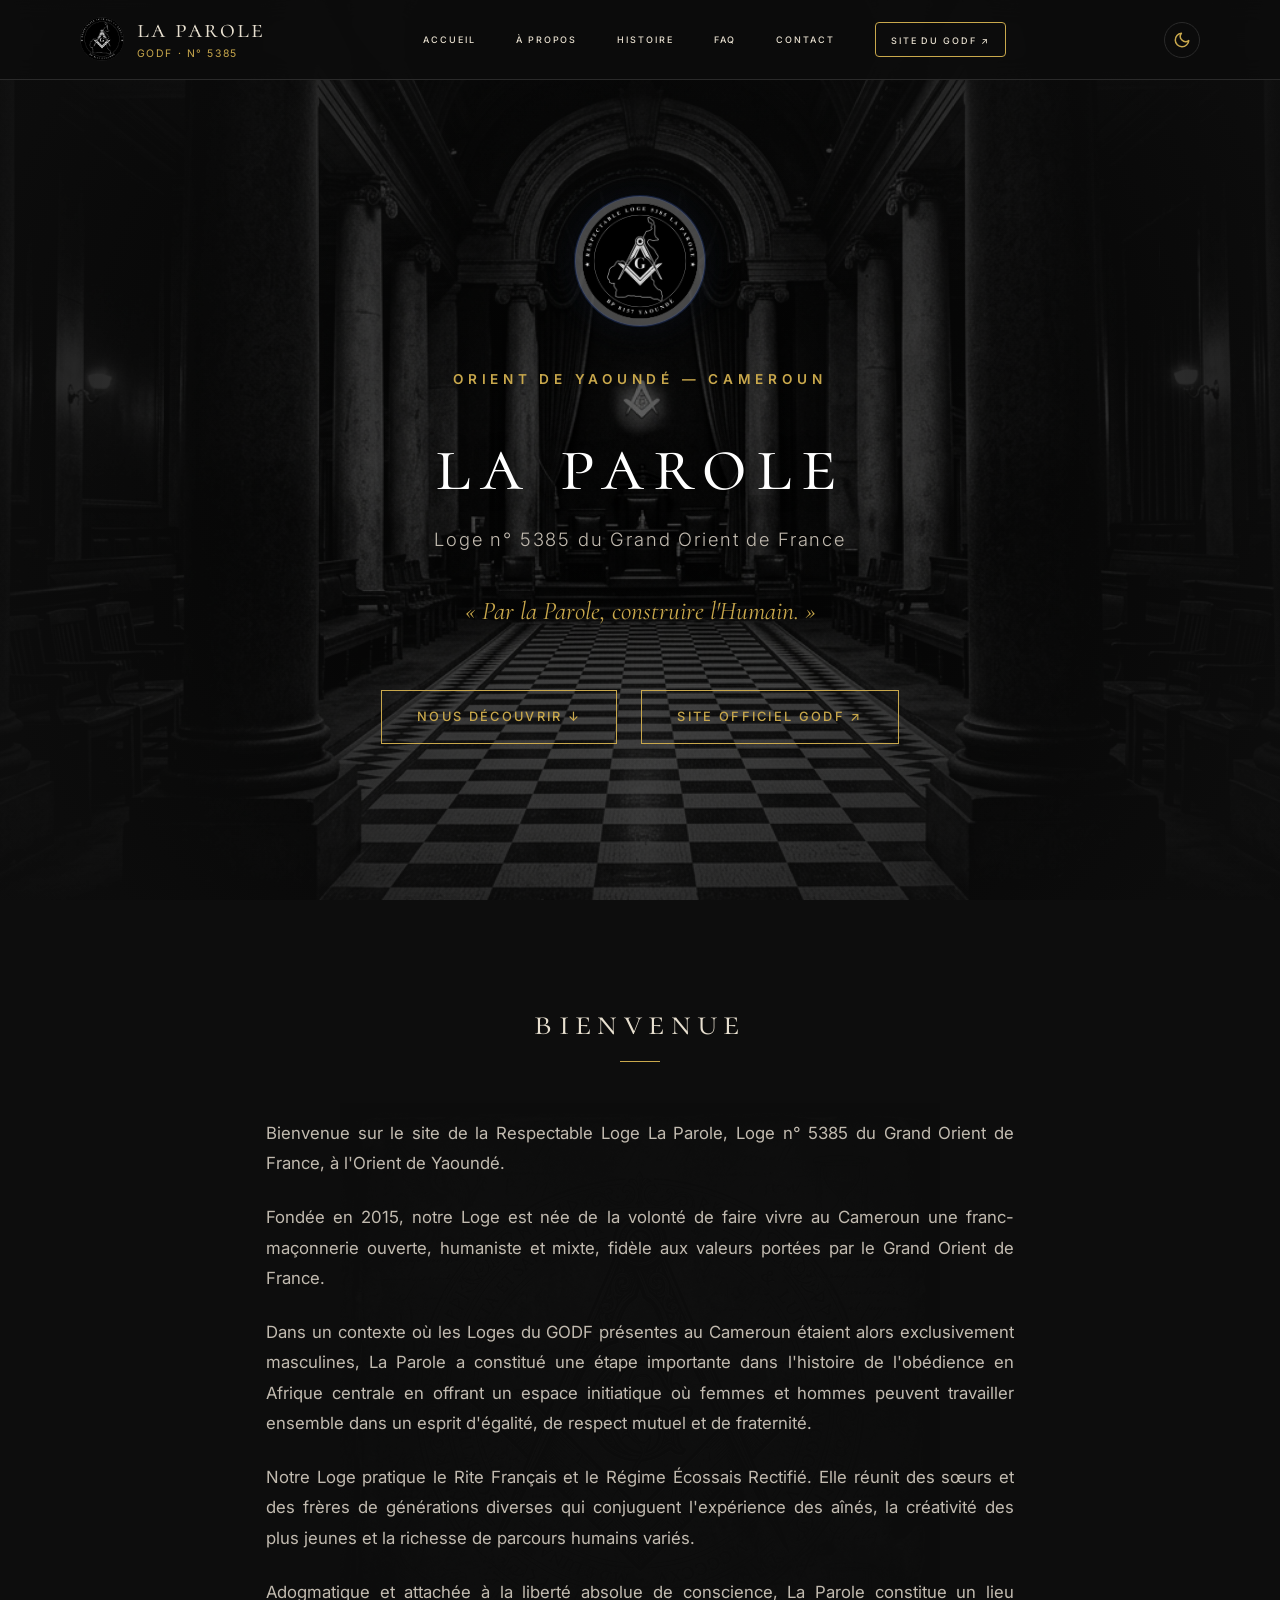
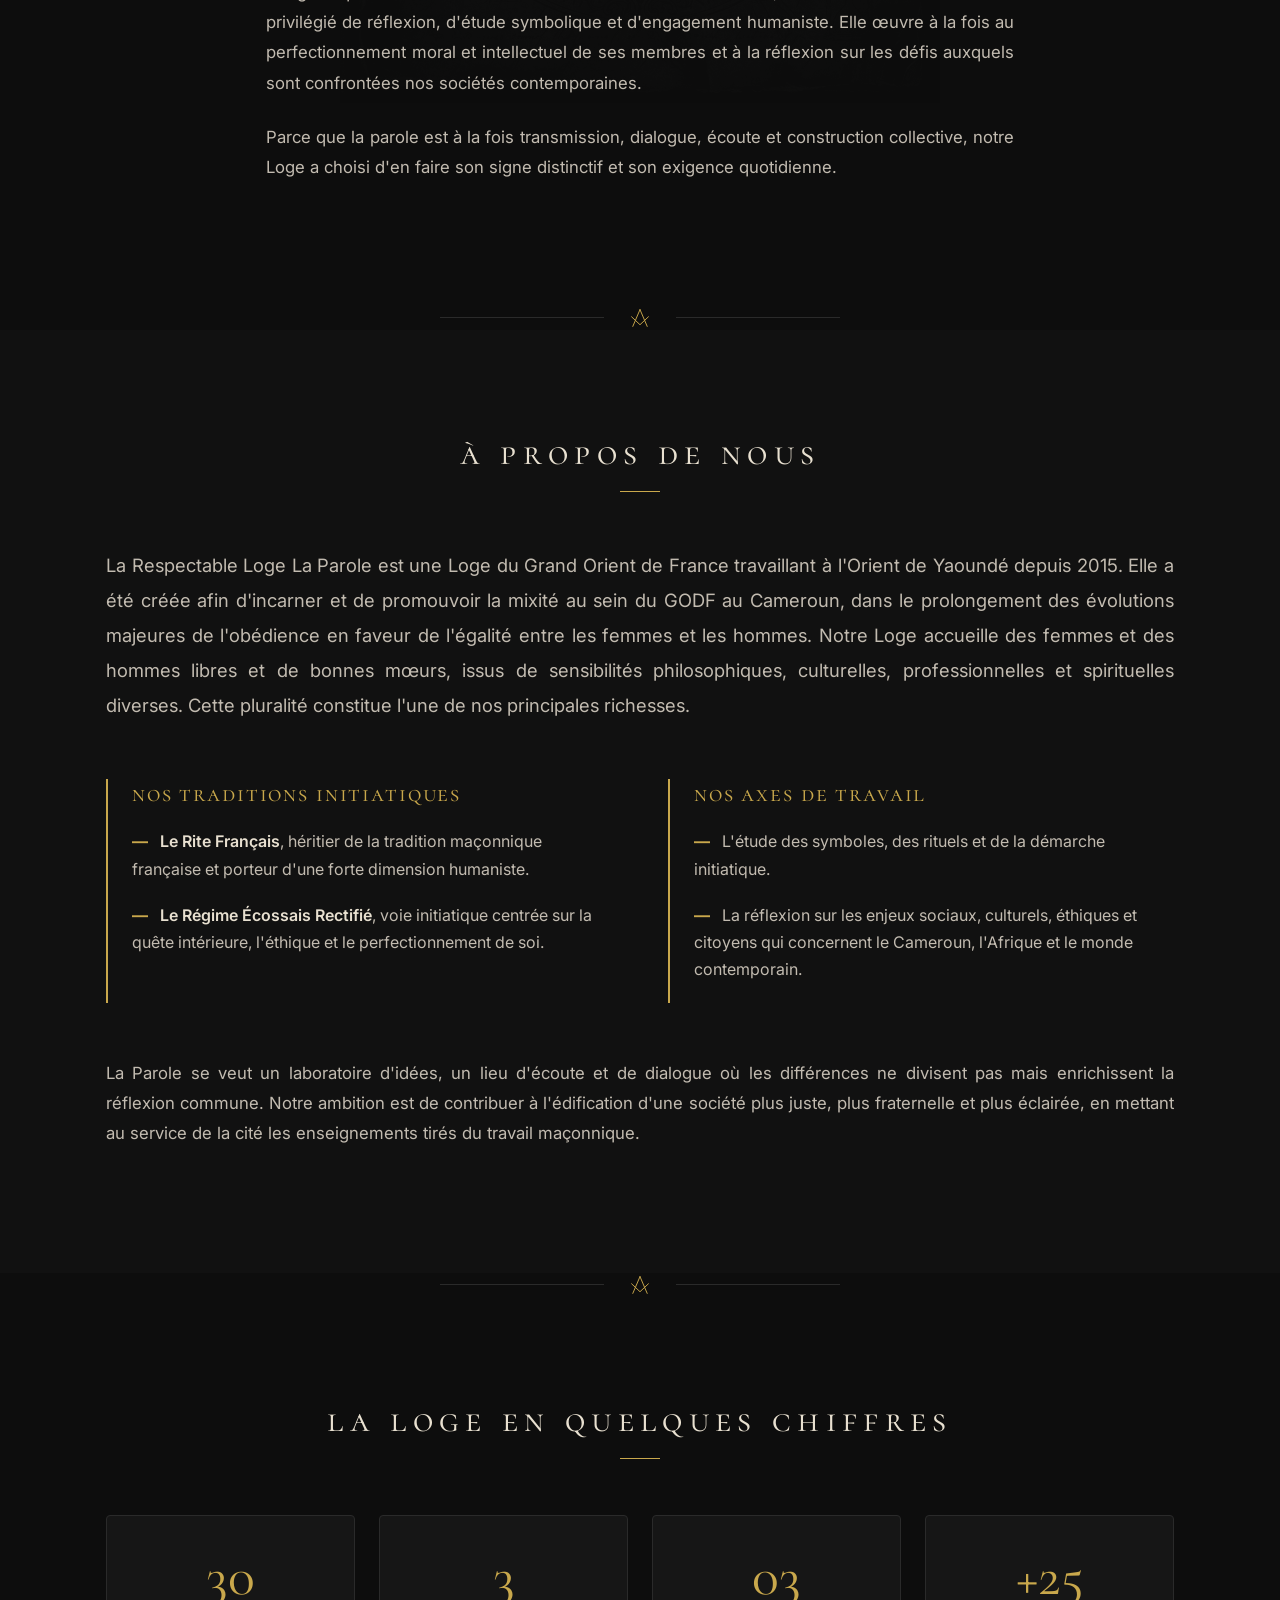
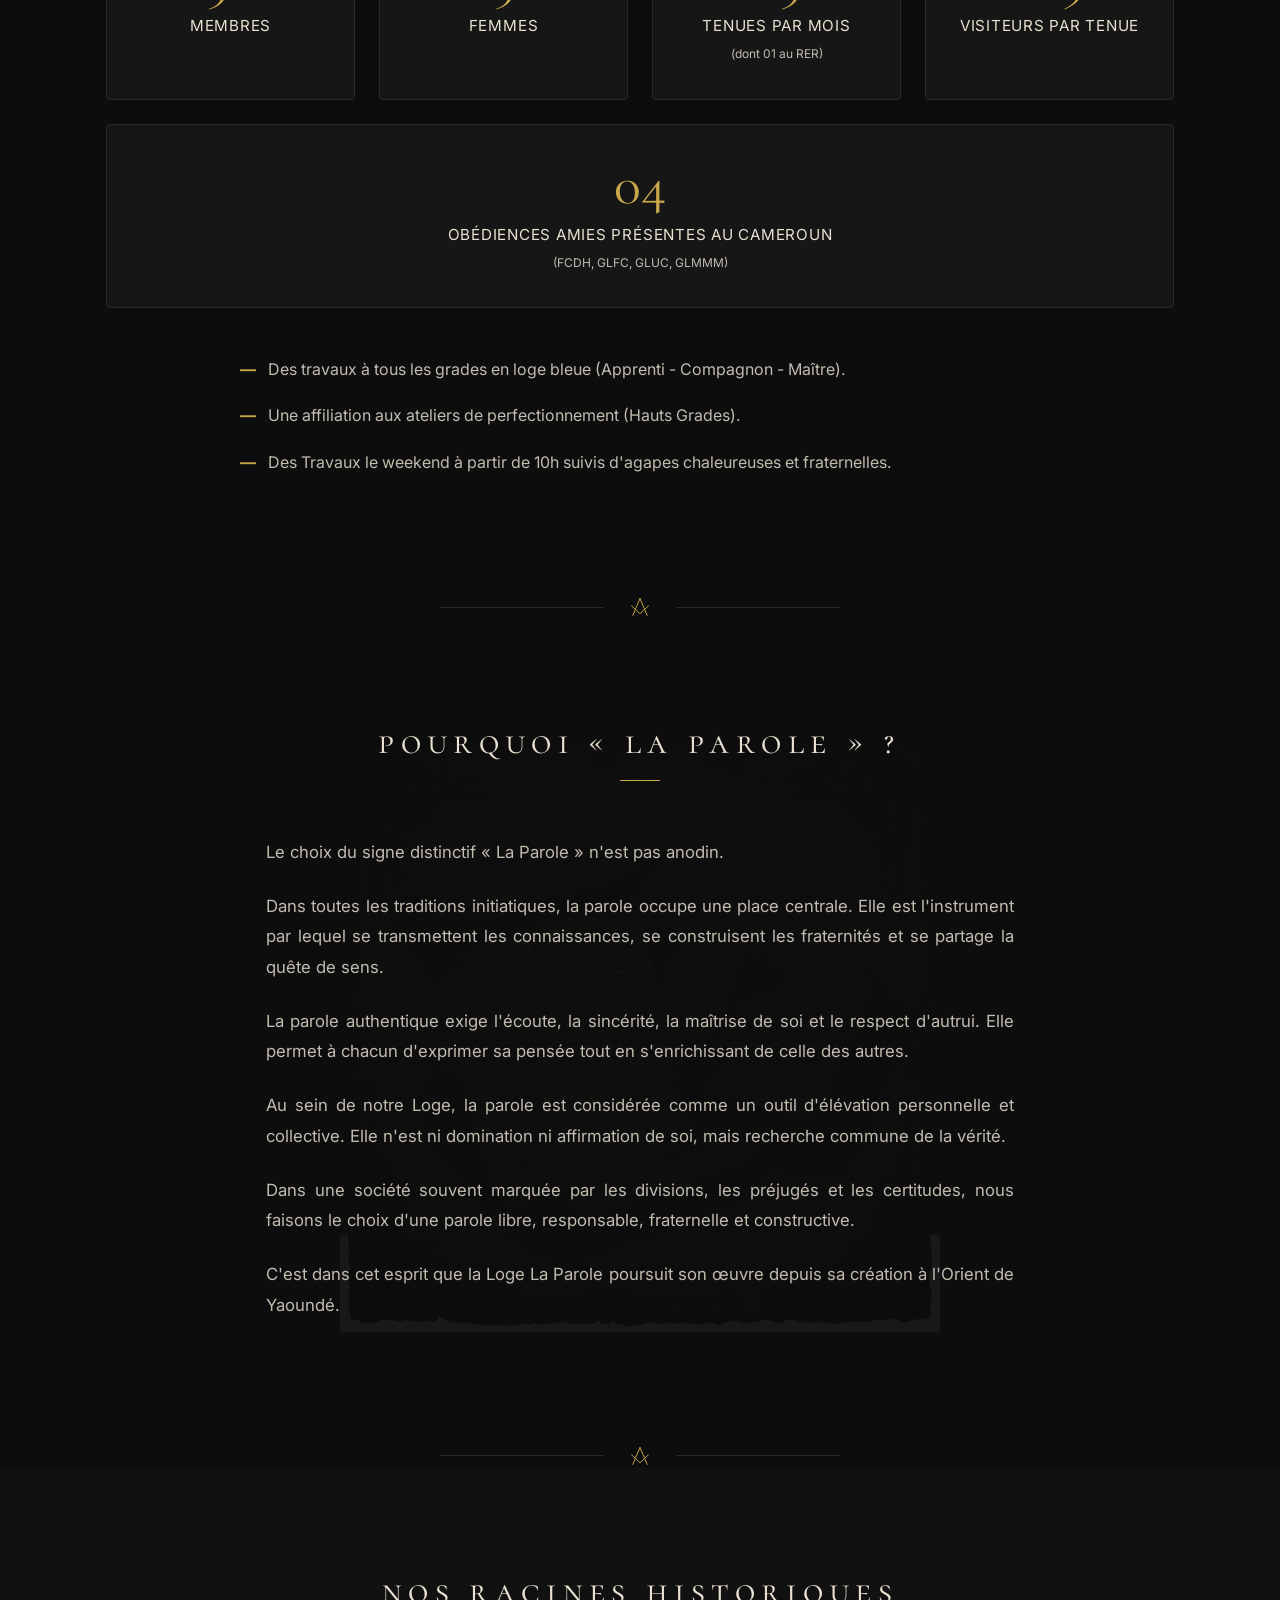
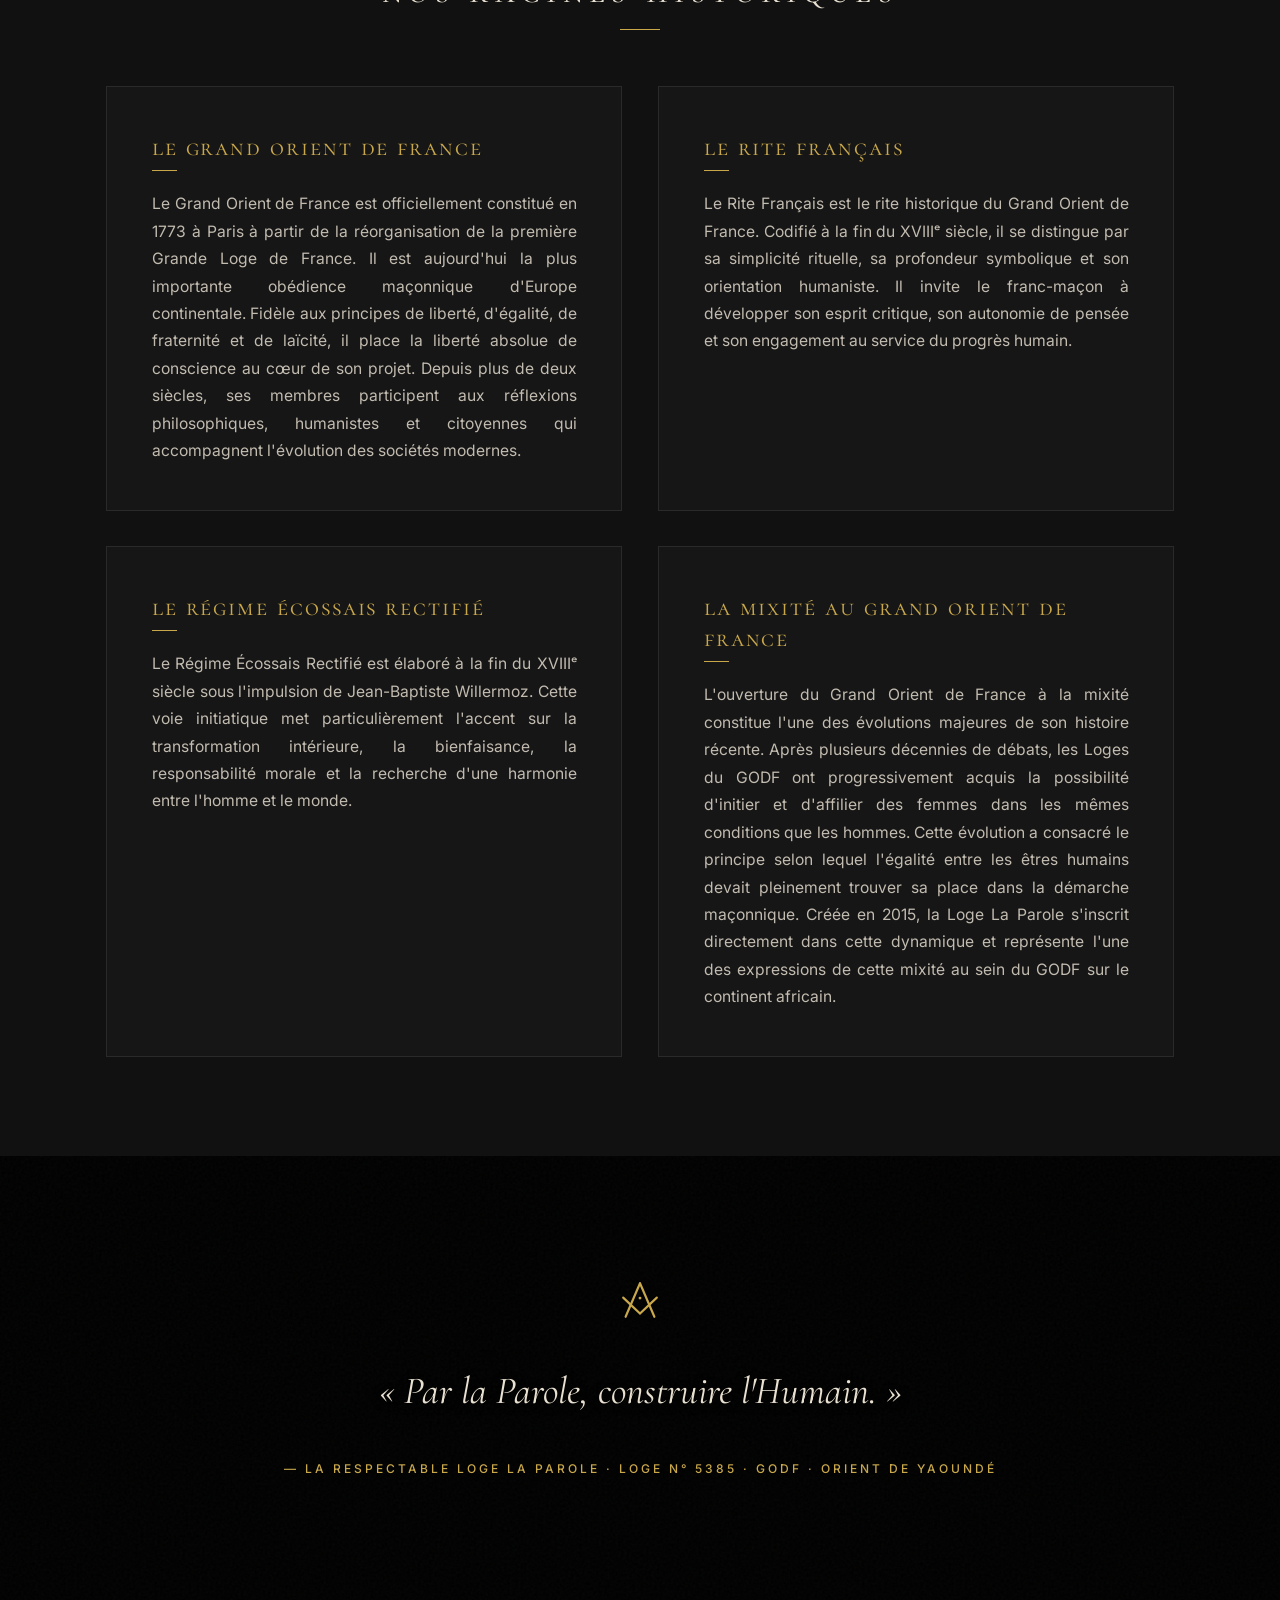
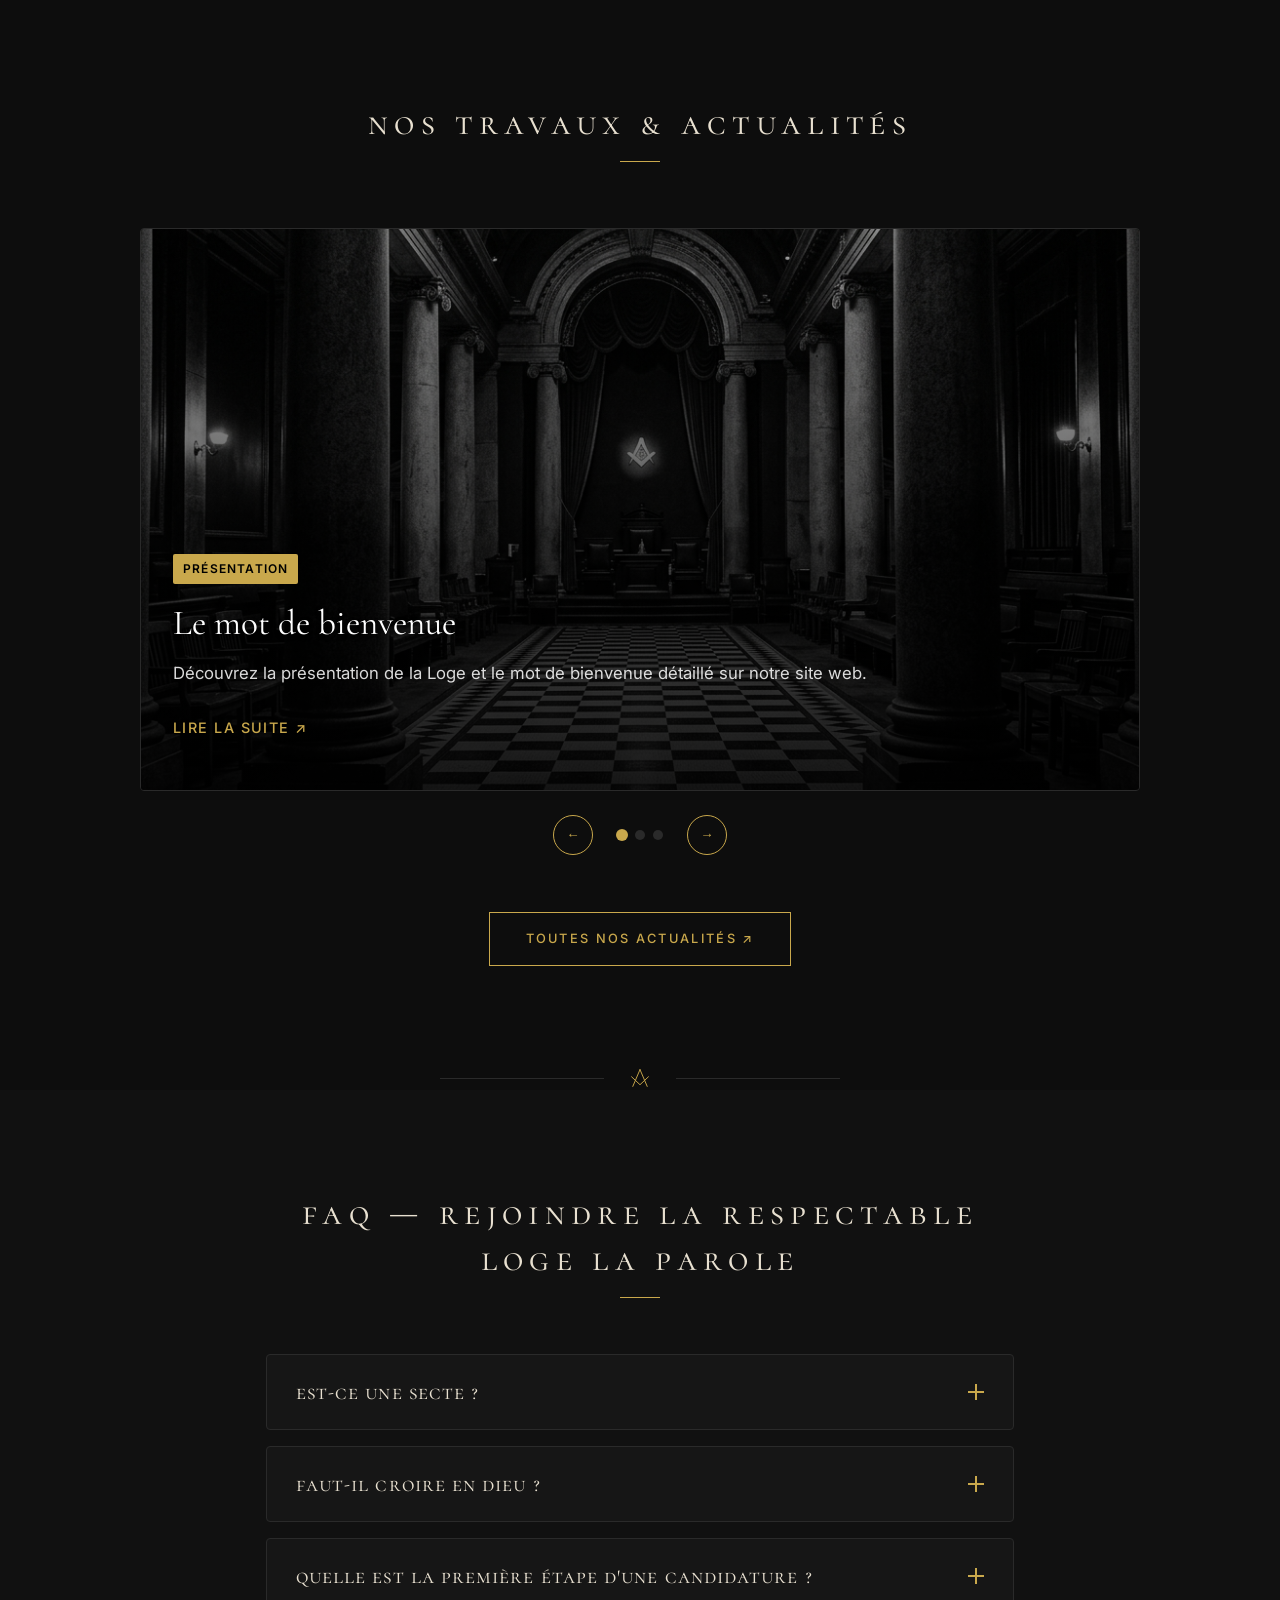
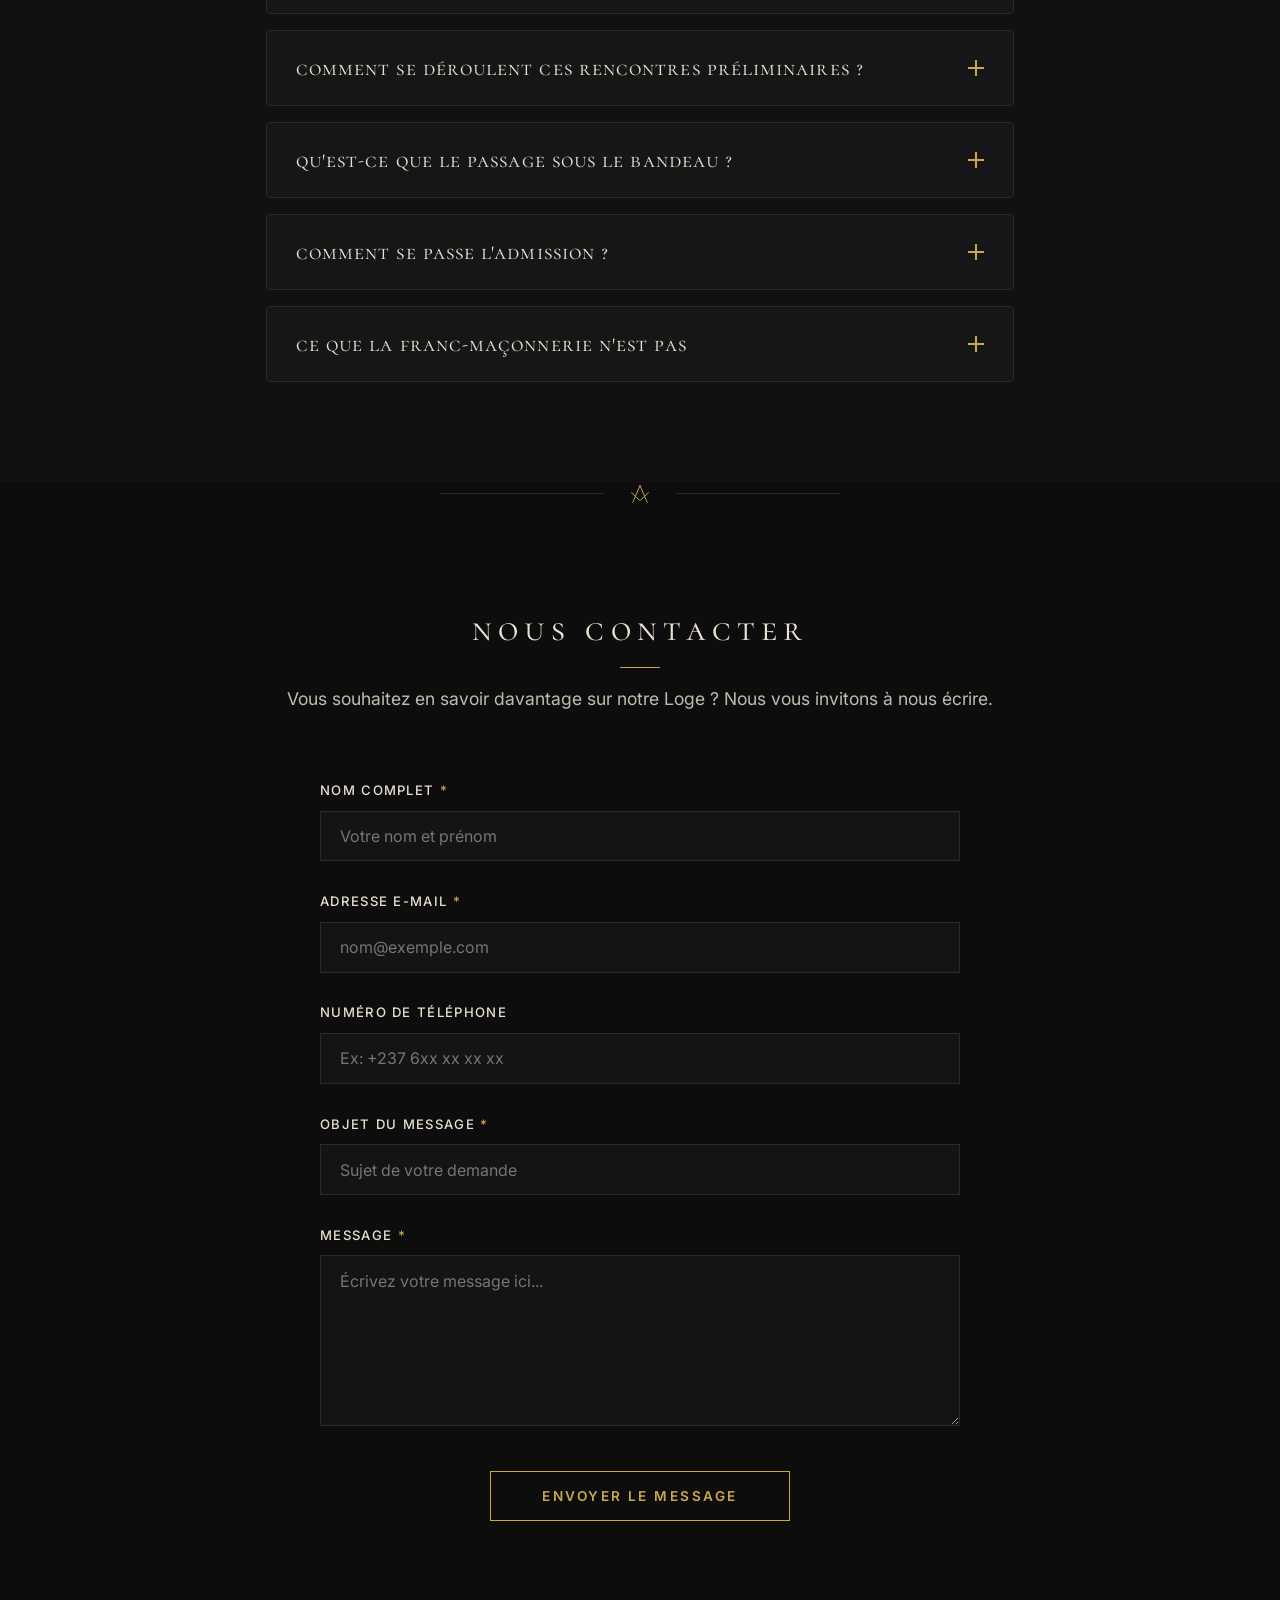
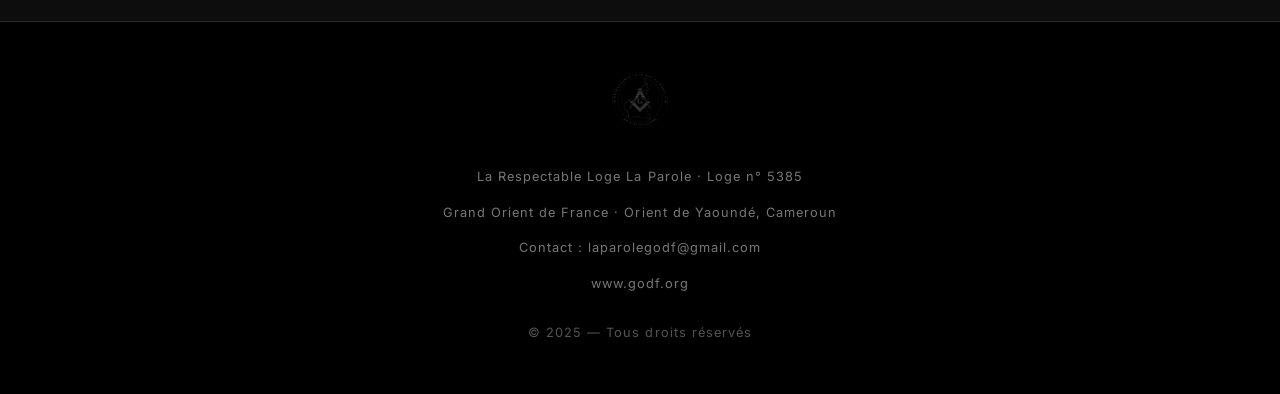
==== commit d5784b7d: "Ajout bouton GODF, section chiffres, slider actualités et pages dédiées" ====
--- a/index.html
+++ b/index.html
@@ -33,6 +33,7 @@
                 <a href="#history" class="nav-link">Histoire</a>
                 <a href="#faq" class="nav-link">FAQ</a>
                 <a href="#contact" class="nav-link">Contact</a>
+                <a href="https://www.godf.org/" target="_blank" rel="noopener" class="nav-link btn-nav-godf">Site du GODF ↗</a>
             </nav>
 
             <div class="nav-controls">
@@ -73,6 +74,7 @@
             <a href="#history" class="mobile-nav-link">Histoire</a>
             <a href="#faq" class="mobile-nav-link">FAQ</a>
             <a href="#contact" class="mobile-nav-link">Contact</a>
+            <a href="https://www.godf.org/" target="_blank" rel="noopener" class="mobile-nav-link btn-mobile-godf">Site du GODF ↗</a>
         </nav>
     </div>
 
@@ -91,7 +93,10 @@
                 <h1 class="hero-title reveal-item">La Parole</h1>
                 <p class="hero-subtitle reveal-item">Loge n° 5385 du Grand Orient de France</p>
                 <p class="hero-motto reveal-item">« Par la Parole, construire l'Humain. »</p>
-                <a href="#welcome" class="btn-cta reveal-item" id="cta-button">Nous découvrir ↓</a>
+                <div class="hero-buttons reveal-item">
+                    <a href="#welcome" class="btn-cta" id="cta-button">Nous découvrir ↓</a>
+                    <a href="https://www.godf.org/" target="_blank" rel="noopener" class="btn-cta btn-cta-secondary">Site officiel GODF ↗</a>
+                </div>
             </div>
         </section>
 
@@ -158,6 +163,56 @@
             </div>
         </section>
 
+        <!-- SEPARATOR 1.5 -->
+        <div class="masonic-separator" aria-hidden="true">
+            <div class="separator-line"></div>
+            <div class="separator-icon">
+                <svg width="24" height="24" viewBox="0 0 100 100" fill="none" xmlns="http://www.w3.org/2000/svg">
+                    <path d="M50 15 L20 85 M50 15 L80 85" stroke="#C9A84C" stroke-width="4" stroke-linecap="round"/>
+                    <path d="M15 45 L50 78 L85 45" stroke="#C9A84C" stroke-width="4" stroke-linecap="round"/>
+                </svg>
+            </div>
+            <div class="separator-line"></div>
+        </div>
+
+        <!-- 3.5. QUELQUES CHIFFRES SECTION -->
+        <section id="stats" class="section-stats">
+            <div class="container reveal-group">
+                <h2 class="section-title reveal-item">La Loge en Quelques Chiffres</h2>
+                
+                <div class="grid-stats reveal-item">
+                    <div class="stat-card">
+                        <span class="stat-number">30</span>
+                        <span class="stat-label">Membres</span>
+                    </div>
+                    <div class="stat-card">
+                        <span class="stat-number">3</span>
+                        <span class="stat-label">Femmes</span>
+                    </div>
+                    <div class="stat-card">
+                        <span class="stat-number">03</span>
+                        <span class="stat-label">Tenues par mois<br><small>(dont 01 au RER)</small></span>
+                    </div>
+                    <div class="stat-card">
+                        <span class="stat-number">+25</span>
+                        <span class="stat-label">Visiteurs par tenue</span>
+                    </div>
+                    <div class="stat-card stat-wide">
+                        <span class="stat-number">04</span>
+                        <span class="stat-label">Obédiences amies présentes au Cameroun<br><small>(FCDH, GLFC, GLUC, GLMMM)</small></span>
+                    </div>
+                </div>
+
+                <div class="stats-details reveal-item">
+                    <ul class="about-list stats-list">
+                        <li><span class="bullet">—</span> Des travaux à tous les grades en loge bleue (Apprenti - Compagnon - Maître).</li>
+                        <li><span class="bullet">—</span> Une affiliation aux ateliers de perfectionnement (Hauts Grades).</li>
+                        <li><span class="bullet">—</span> Des Travaux le weekend à partir de 10h suivis d'agapes chaleureuses et fraternelles.</li>
+                    </ul>
+                </div>
+            </div>
+        </section>
+
         <!-- SEPARATOR 2 -->
         <div class="masonic-separator" aria-hidden="true">
             <div class="separator-line"></div>
@@ -252,6 +307,70 @@
             </div>
         </section>
 
+        <!-- 6.5. ACTUALITÉS / TRAVAUX SECTION -->
+        <section id="news" class="section-news">
+            <div class="container reveal-group">
+                <h2 class="section-title reveal-item">Nos Travaux & Actualités</h2>
+                
+                <div class="news-slider-container reveal-item">
+                    <div class="news-slider" id="news-slider">
+                        <!-- Slide 1 -->
+                        <a href="presentation.html" class="news-slide">
+                            <div class="news-slide-bg" style="background-image: url('assets/hero-bg.png');"></div>
+                            <div class="news-slide-content">
+                                <span class="news-date">Présentation</span>
+                                <h3 class="news-title">Le mot de bienvenue</h3>
+                                <p class="news-excerpt">Découvrez la présentation de la Loge et le mot de bienvenue détaillé sur notre site web.</p>
+                                <span class="news-readmore">Lire la suite ↗</span>
+                            </div>
+                        </a>
+                        <!-- Slide 2 -->
+                        <a href="https://godf.org/qui-sommes-nous/publications/questions-a-letude-des-loges/" target="_blank" rel="noopener" class="news-slide">
+                            <div class="news-slide-bg" style="background-image: url('assets/filigrane-sec4.png');"></div>
+                            <div class="news-slide-content">
+                                <span class="news-date">Questions à l'étude</span>
+                                <h3 class="news-title">Synthèses 2024-2025</h3>
+                                <p class="news-excerpt">Réponses des loges du GODF aux questions de société. Découvrez les thèmes abordés cette année.</p>
+                                <span class="news-readmore">Voir sur godf.org ↗</span>
+                            </div>
+                        </a>
+                        <!-- Slide 3 -->
+                        <a href="convent-2026.html" class="news-slide">
+                            <div class="news-slide-bg" style="background-image: url('assets/filigrane-sec2.png');"></div>
+                            <div class="news-slide-content">
+                                <span class="news-date">Événement</span>
+                                <h3 class="news-title">Convent 2026 du GODF</h3>
+                                <p class="news-excerpt">Du 26 au 29 août 2026 à Bordeaux. Débats, résolutions et orientations de l'obédience.</p>
+                                <span class="news-readmore">Lire la suite ↗</span>
+                            </div>
+                        </a>
+                    </div>
+                    
+                    <div class="slider-controls">
+                        <button class="slider-btn prev" id="slider-prev" aria-label="Publication précédente">←</button>
+                        <div class="slider-dots" id="slider-dots"></div>
+                        <button class="slider-btn next" id="slider-next" aria-label="Publication suivante">→</button>
+                    </div>
+                </div>
+                
+                <div class="news-footer-action reveal-item">
+                    <a href="actualites.html" class="btn-cta btn-cta-secondary">Toutes nos actualités ↗</a>
+                </div>
+            </div>
+        </section>
+
+        <!-- SEPARATOR NEWS -->
+        <div class="masonic-separator" aria-hidden="true">
+            <div class="separator-line"></div>
+            <div class="separator-icon">
+                <svg width="24" height="24" viewBox="0 0 100 100" fill="none" xmlns="http://www.w3.org/2000/svg">
+                    <path d="M50 15 L20 85 M50 15 L80 85" stroke="#C9A84C" stroke-width="4" stroke-linecap="round"/>
+                    <path d="M15 45 L50 78 L85 45" stroke="#C9A84C" stroke-width="4" stroke-linecap="round"/>
+                </svg>
+            </div>
+            <div class="separator-line"></div>
+        </div>
+
         <!-- FAQ SECTION -->
         <section id="faq" class="section-faq">
             <div class="container container-narrow reveal-group">
--- a/styles.css
+++ b/styles.css
@@ -345,6 +345,22 @@
 
 .nav-link:hover {
     color: var(--accent-gold);
+}
+
+.btn-nav-godf {
+    border: 1px solid var(--accent-gold);
+    padding: 5px 15px;
+    border-radius: 4px;
+    transition: var(--transition-smooth);
+}
+
+.btn-nav-godf::after {
+    display: none;
+}
+
+.btn-nav-godf:hover {
+    background-color: var(--accent-gold);
+    color: #000000;
 }
 
 /* --- Groupe de contrôles nav (toggle + hamburger) --- */
@@ -457,6 +473,19 @@
     color: var(--accent-gold);
 }
 
+.btn-mobile-godf {
+    border: 1px solid var(--accent-gold);
+    text-align: center;
+    border-radius: 4px;
+    margin-top: 1rem;
+    border-bottom: 1px solid var(--accent-gold);
+}
+
+.btn-mobile-godf:hover {
+    background-color: var(--accent-gold);
+    color: #000000;
+}
+
 /* Animation hamburger actif */
 .hamburger-btn[aria-expanded="true"] .hamburger-line:nth-child(1) {
     transform: translateY(8px) rotate(45deg);
@@ -574,6 +603,13 @@
     border-color: var(--accent-gold);
     transform: translateY(-2px);
     box-shadow: 0 8px 24px rgba(201, 168, 76, 0.15);
+}
+
+.hero-buttons {
+    display: flex;
+    gap: 1.5rem;
+    flex-wrap: wrap;
+    justify-content: center;
 }
 
 
@@ -840,6 +876,227 @@
     transition: width 0.1s ease-out;
 }
 
+/* --- 3.5. QUELQUES CHIFFRES SECTION --- */
+.section-stats {
+    background-color: var(--bg-primary);
+}
+
+.grid-stats {
+    display: grid;
+    grid-template-columns: repeat(4, 1fr);
+    gap: 1.5rem;
+    margin-bottom: 3rem;
+}
+
+.stat-card {
+    background-color: var(--bg-card);
+    border: 1px solid var(--border-color);
+    padding: 2rem;
+    text-align: center;
+    border-radius: 4px;
+    transition: var(--transition-smooth);
+}
+
+.stat-card:hover {
+    border-color: var(--accent-gold);
+    transform: translateY(-5px);
+}
+
+.stat-wide {
+    grid-column: span 4;
+}
+
+.stat-number {
+    display: block;
+    font-family: var(--font-title);
+    font-size: 3.5rem;
+    color: var(--accent-gold);
+    line-height: 1;
+    margin-bottom: 0.5rem;
+}
+
+.stat-label {
+    display: block;
+    font-family: var(--font-body);
+    font-size: 0.95rem;
+    color: var(--text-primary);
+    text-transform: uppercase;
+    letter-spacing: 0.05em;
+}
+
+.stat-label small {
+    color: var(--text-secondary);
+    font-size: 0.75rem;
+    text-transform: none;
+    letter-spacing: normal;
+}
+
+.stats-list {
+    max-width: 800px;
+    margin: 0 auto;
+}
+
+/* --- 6.5. ACTUALITÉS / TRAVAUX SECTION --- */
+.section-news {
+    background-color: var(--bg-primary);
+}
+
+.news-slider-container {
+    position: relative;
+    max-width: 1000px;
+    margin: 0 auto 3rem auto;
+    overflow: hidden;
+    padding: 10px 0;
+}
+
+.news-slider {
+    display: flex;
+    transition: transform 0.5s ease;
+    will-change: transform;
+}
+
+.news-slide {
+    min-width: 100%;
+    position: relative;
+    border: 1px solid var(--border-color);
+    border-radius: 4px;
+    overflow: hidden;
+    display: block;
+    text-decoration: none;
+    aspect-ratio: 16 / 9;
+}
+
+.news-slide-bg {
+    position: absolute;
+    top: 0;
+    left: 0;
+    width: 100%;
+    height: 100%;
+    background-size: cover;
+    background-position: center;
+    transition: transform 0.8s ease;
+    z-index: 1;
+}
+
+.news-slide:hover .news-slide-bg {
+    transform: scale(1.05);
+}
+
+.news-slide::before {
+    content: '';
+    position: absolute;
+    top: 0;
+    left: 0;
+    width: 100%;
+    height: 100%;
+    background: linear-gradient(to top, rgba(0,0,0,0.9) 0%, rgba(0,0,0,0.3) 100%);
+    z-index: 2;
+}
+
+html.light-mode .news-slide::before {
+    background: linear-gradient(to top, rgba(0,0,0,0.85) 0%, rgba(0,0,0,0.4) 100%);
+}
+
+.news-slide-content {
+    position: absolute;
+    bottom: 0;
+    left: 0;
+    width: 100%;
+    padding: 3rem 2rem;
+    z-index: 3;
+}
+
+.news-date {
+    display: inline-block;
+    background-color: var(--accent-gold);
+    color: #000;
+    padding: 4px 10px;
+    font-size: 0.75rem;
+    font-weight: 600;
+    text-transform: uppercase;
+    letter-spacing: 0.1em;
+    margin-bottom: 1rem;
+    border-radius: 2px;
+}
+
+.news-title {
+    color: #fff;
+    font-family: var(--font-title);
+    font-size: 2.2rem;
+    margin-bottom: 0.8rem;
+    text-shadow: 0 2px 4px rgba(0,0,0,0.5);
+}
+
+.news-excerpt {
+    color: rgba(255, 255, 255, 0.85);
+    font-size: 1.05rem;
+    margin-bottom: 1.5rem;
+    max-width: 700px;
+}
+
+.news-readmore {
+    color: var(--accent-gold);
+    font-weight: 500;
+    font-size: 0.9rem;
+    text-transform: uppercase;
+    letter-spacing: 0.1em;
+    transition: color 0.3s ease;
+}
+
+.news-slide:hover .news-readmore {
+    color: #fff;
+}
+
+.slider-controls {
+    display: flex;
+    justify-content: center;
+    align-items: center;
+    gap: 1.5rem;
+    margin-top: 1.5rem;
+}
+
+.slider-btn {
+    background: none;
+    border: 1px solid var(--accent-gold);
+    color: var(--accent-gold);
+    width: 40px;
+    height: 40px;
+    border-radius: 50%;
+    cursor: pointer;
+    display: flex;
+    align-items: center;
+    justify-content: center;
+    transition: var(--transition-smooth);
+}
+
+.slider-btn:hover {
+    background-color: var(--accent-gold);
+    color: #000;
+}
+
+.slider-dots {
+    display: flex;
+    gap: 8px;
+}
+
+.slider-dot {
+    width: 10px;
+    height: 10px;
+    border-radius: 50%;
+    background-color: var(--border-color);
+    cursor: pointer;
+    transition: var(--transition-smooth);
+}
+
+.slider-dot.active {
+    background-color: var(--accent-gold);
+    transform: scale(1.2);
+}
+
+.news-footer-action {
+    text-align: center;
+}
+
 /* --- FAQ Accordion --- */
 .section-faq {
     background-color: var(--bg-secondary);
@@ -1331,6 +1588,14 @@
         gap: 2.5rem;
     }
     
+    .grid-stats {
+        grid-template-columns: 1fr;
+    }
+
+    .stat-wide {
+        grid-column: span 1;
+    }
+    
     .grid-history {
         grid-template-columns: 1fr;
         gap: 1.5rem;
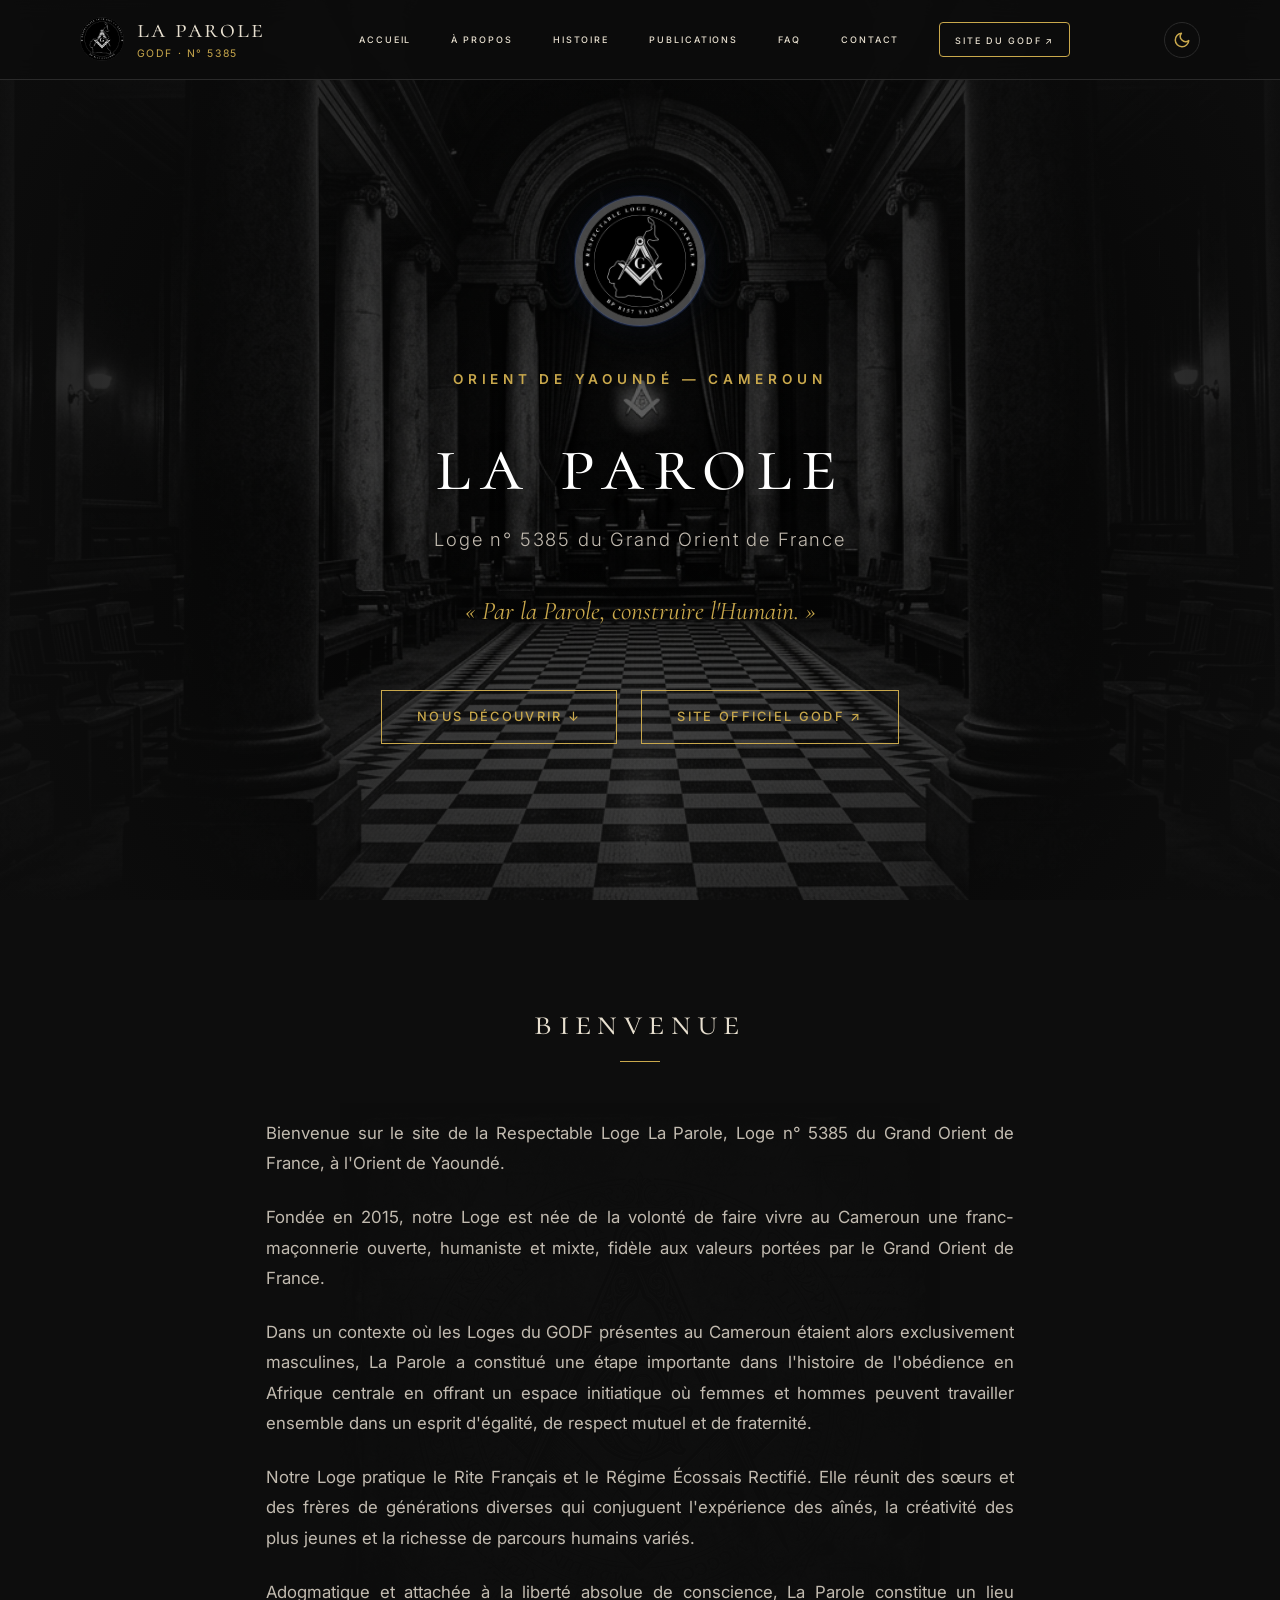
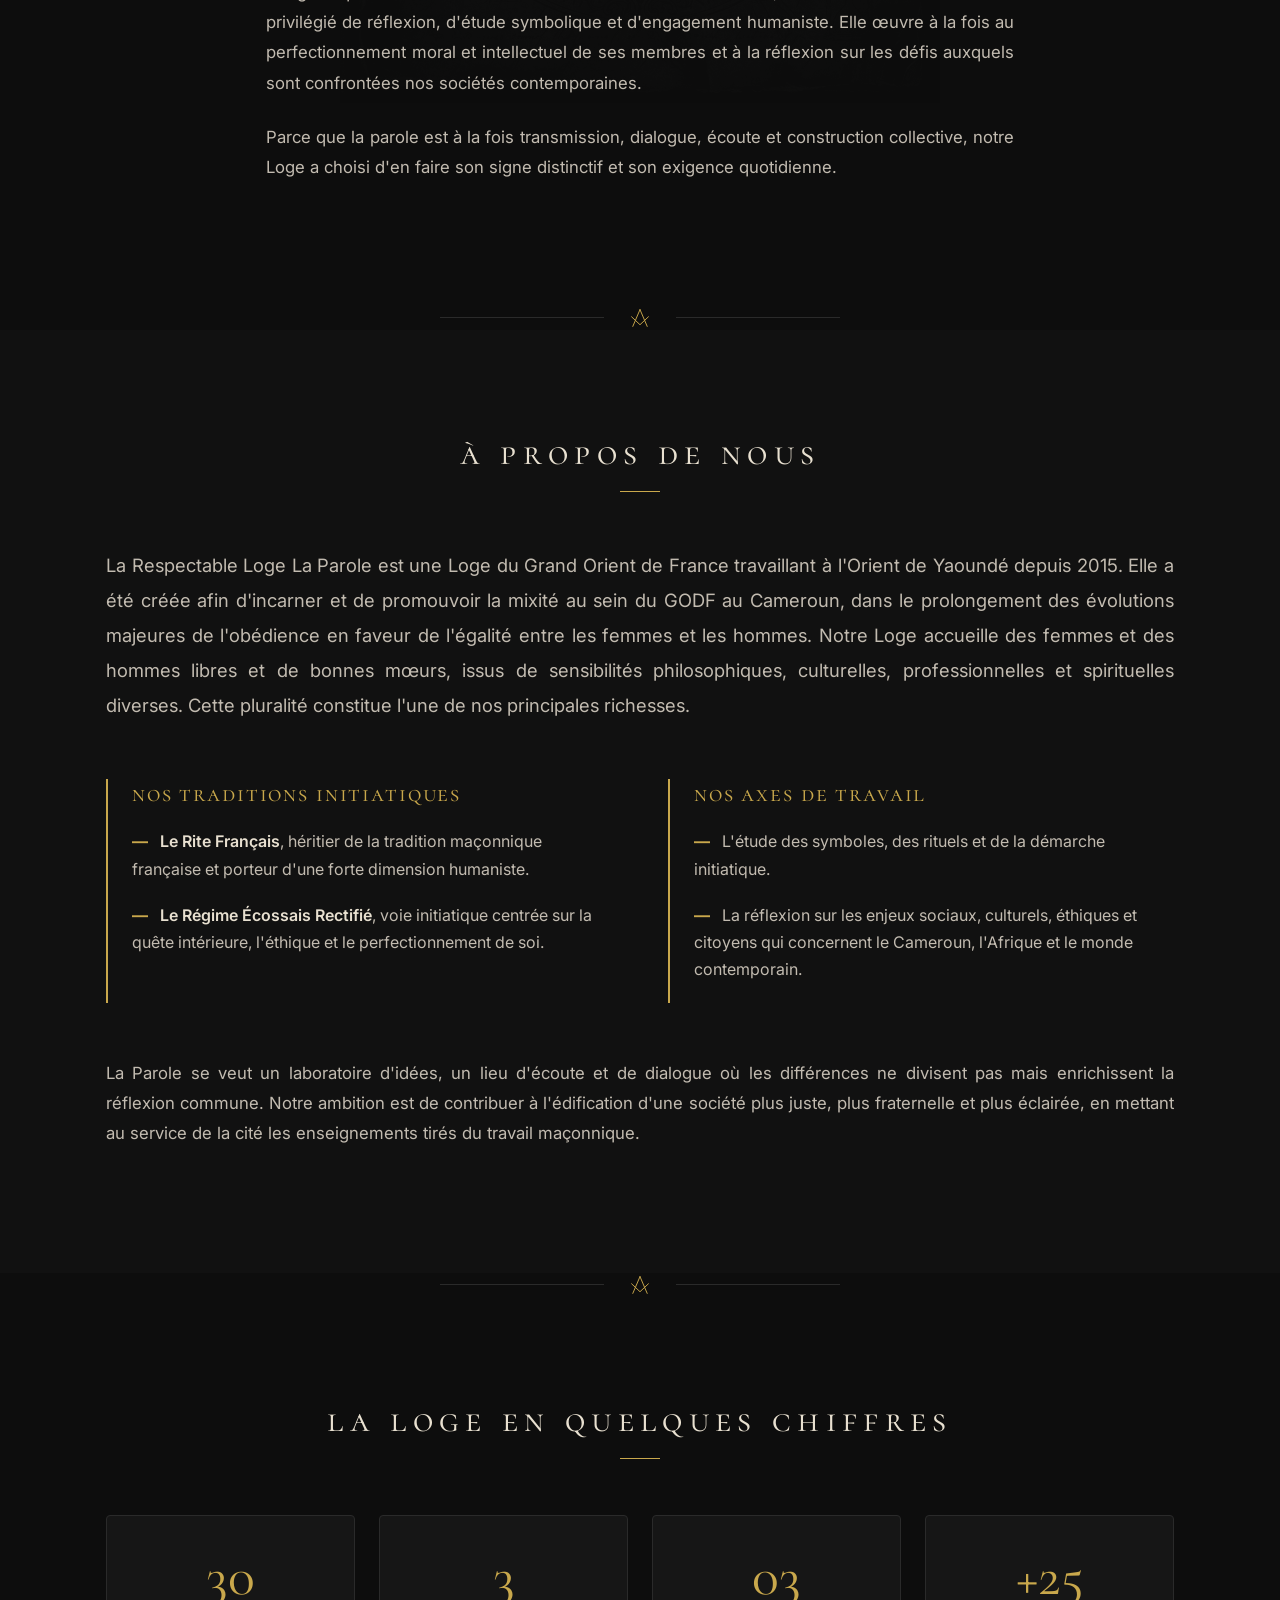
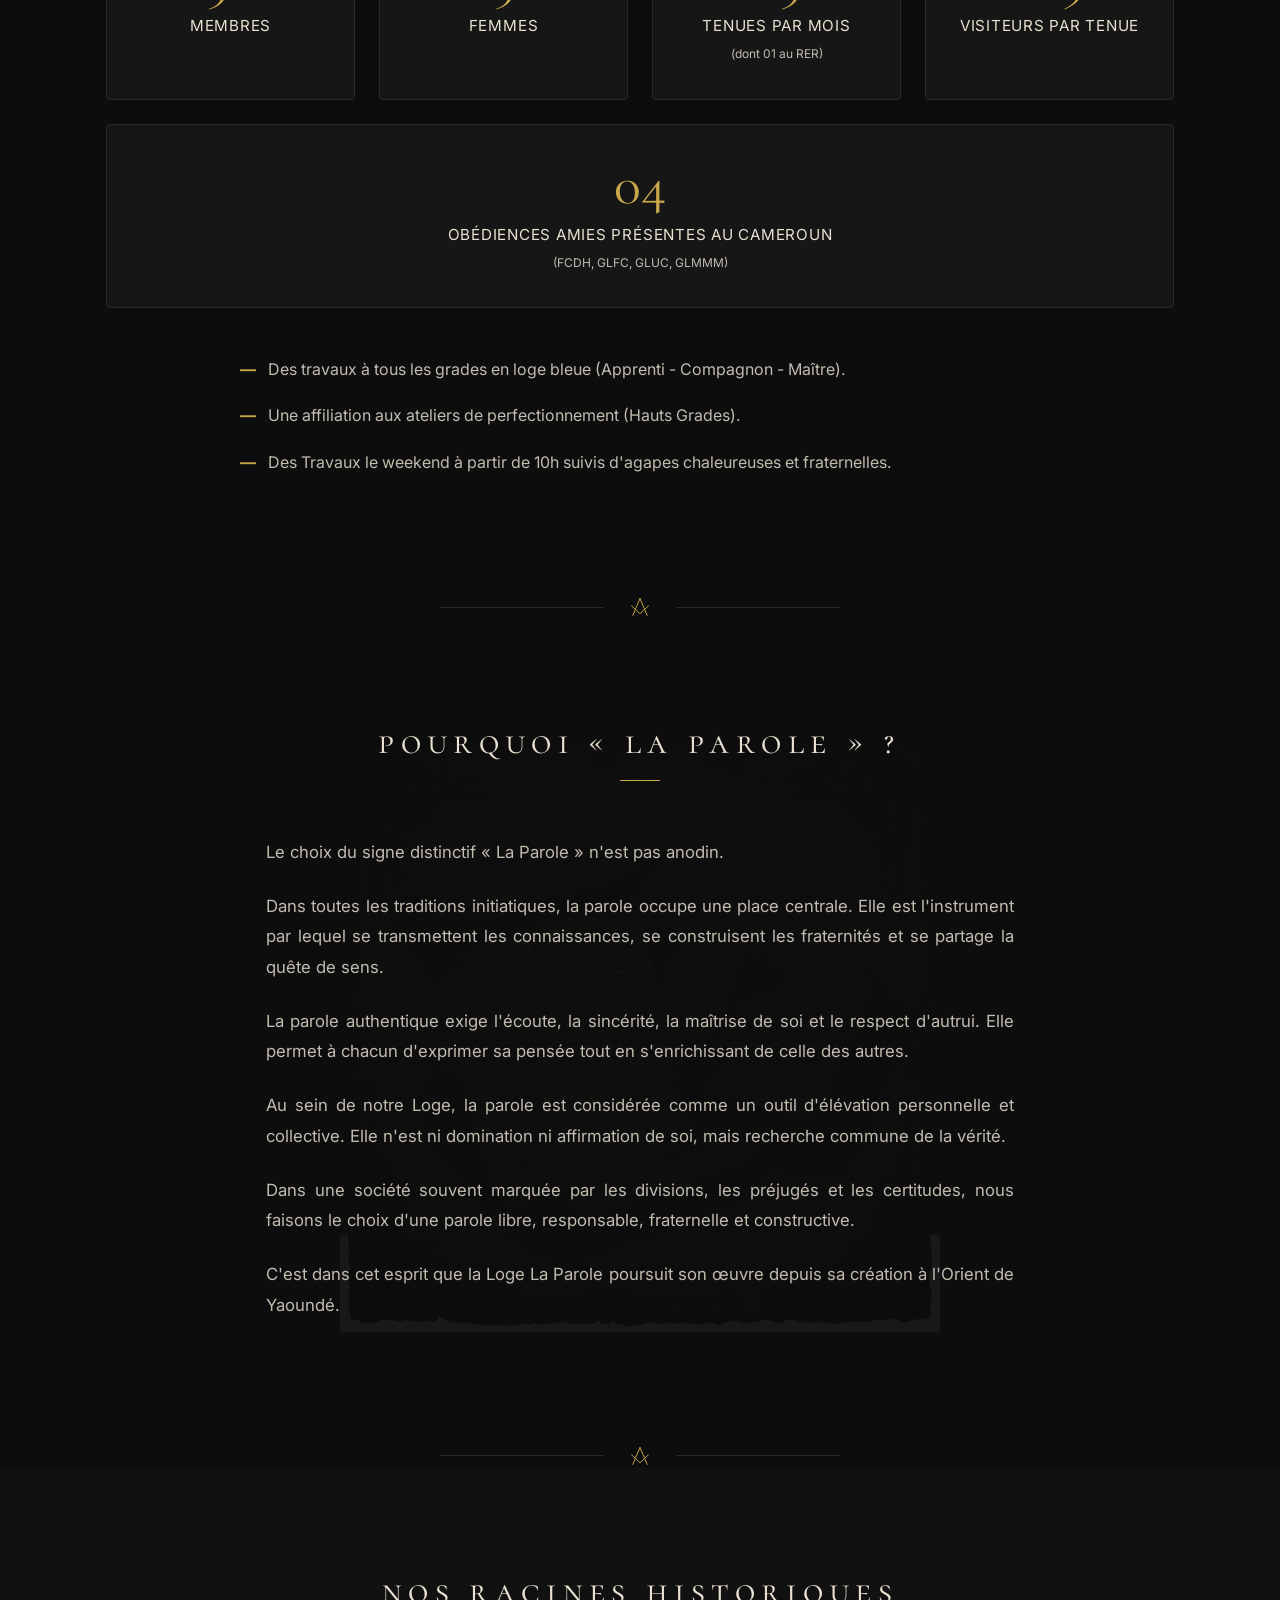
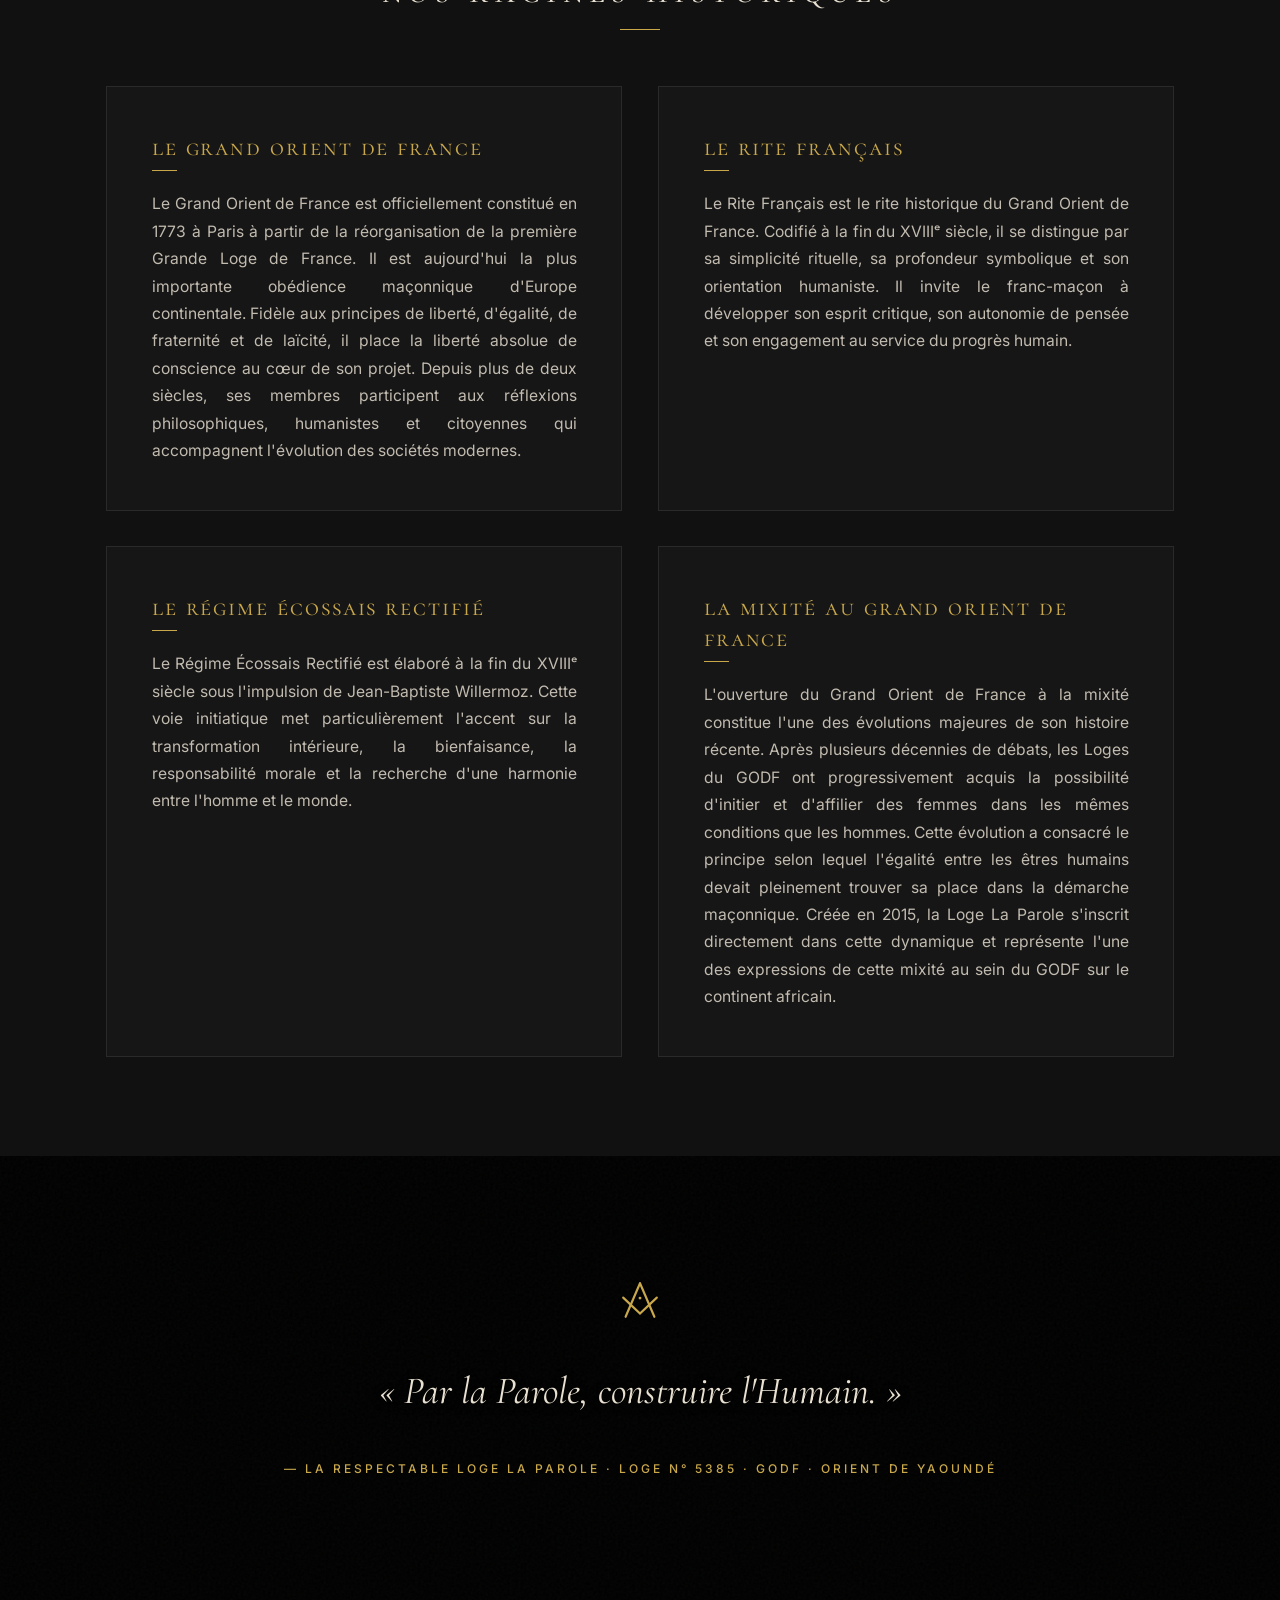
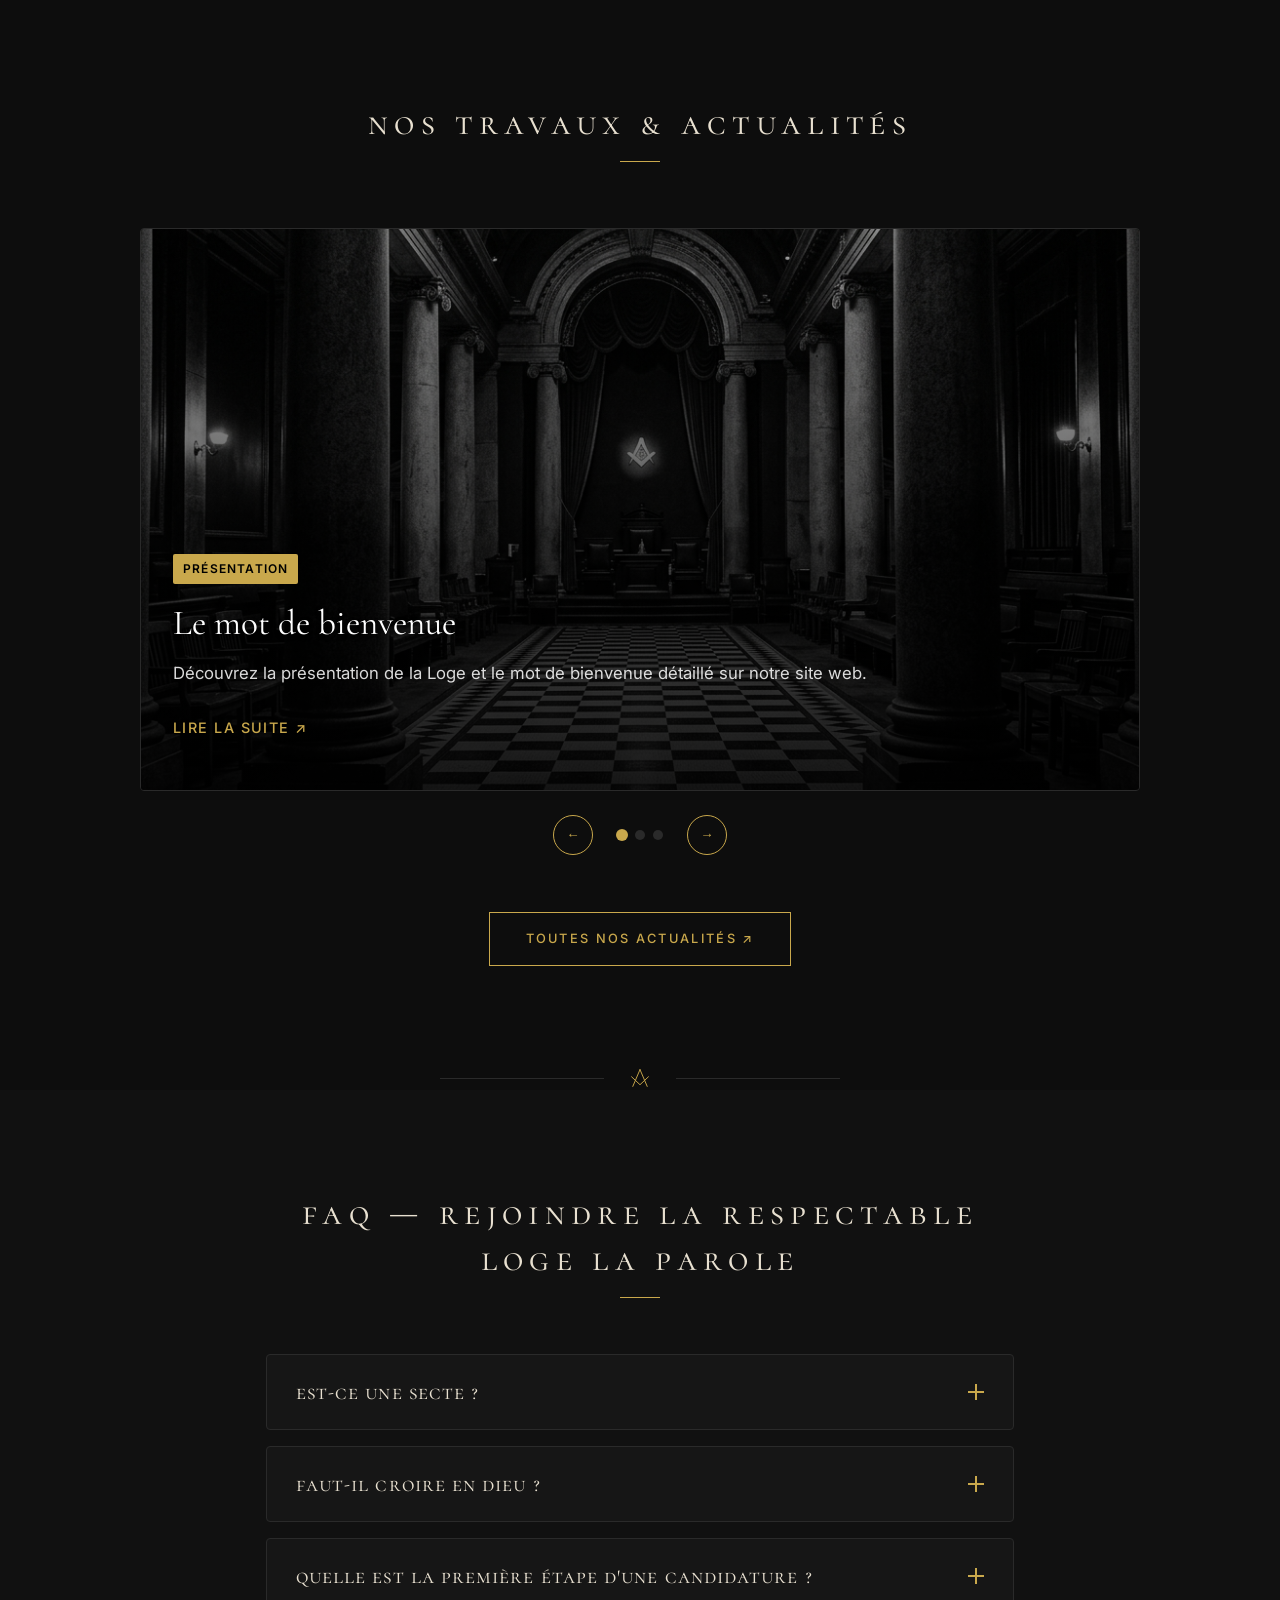
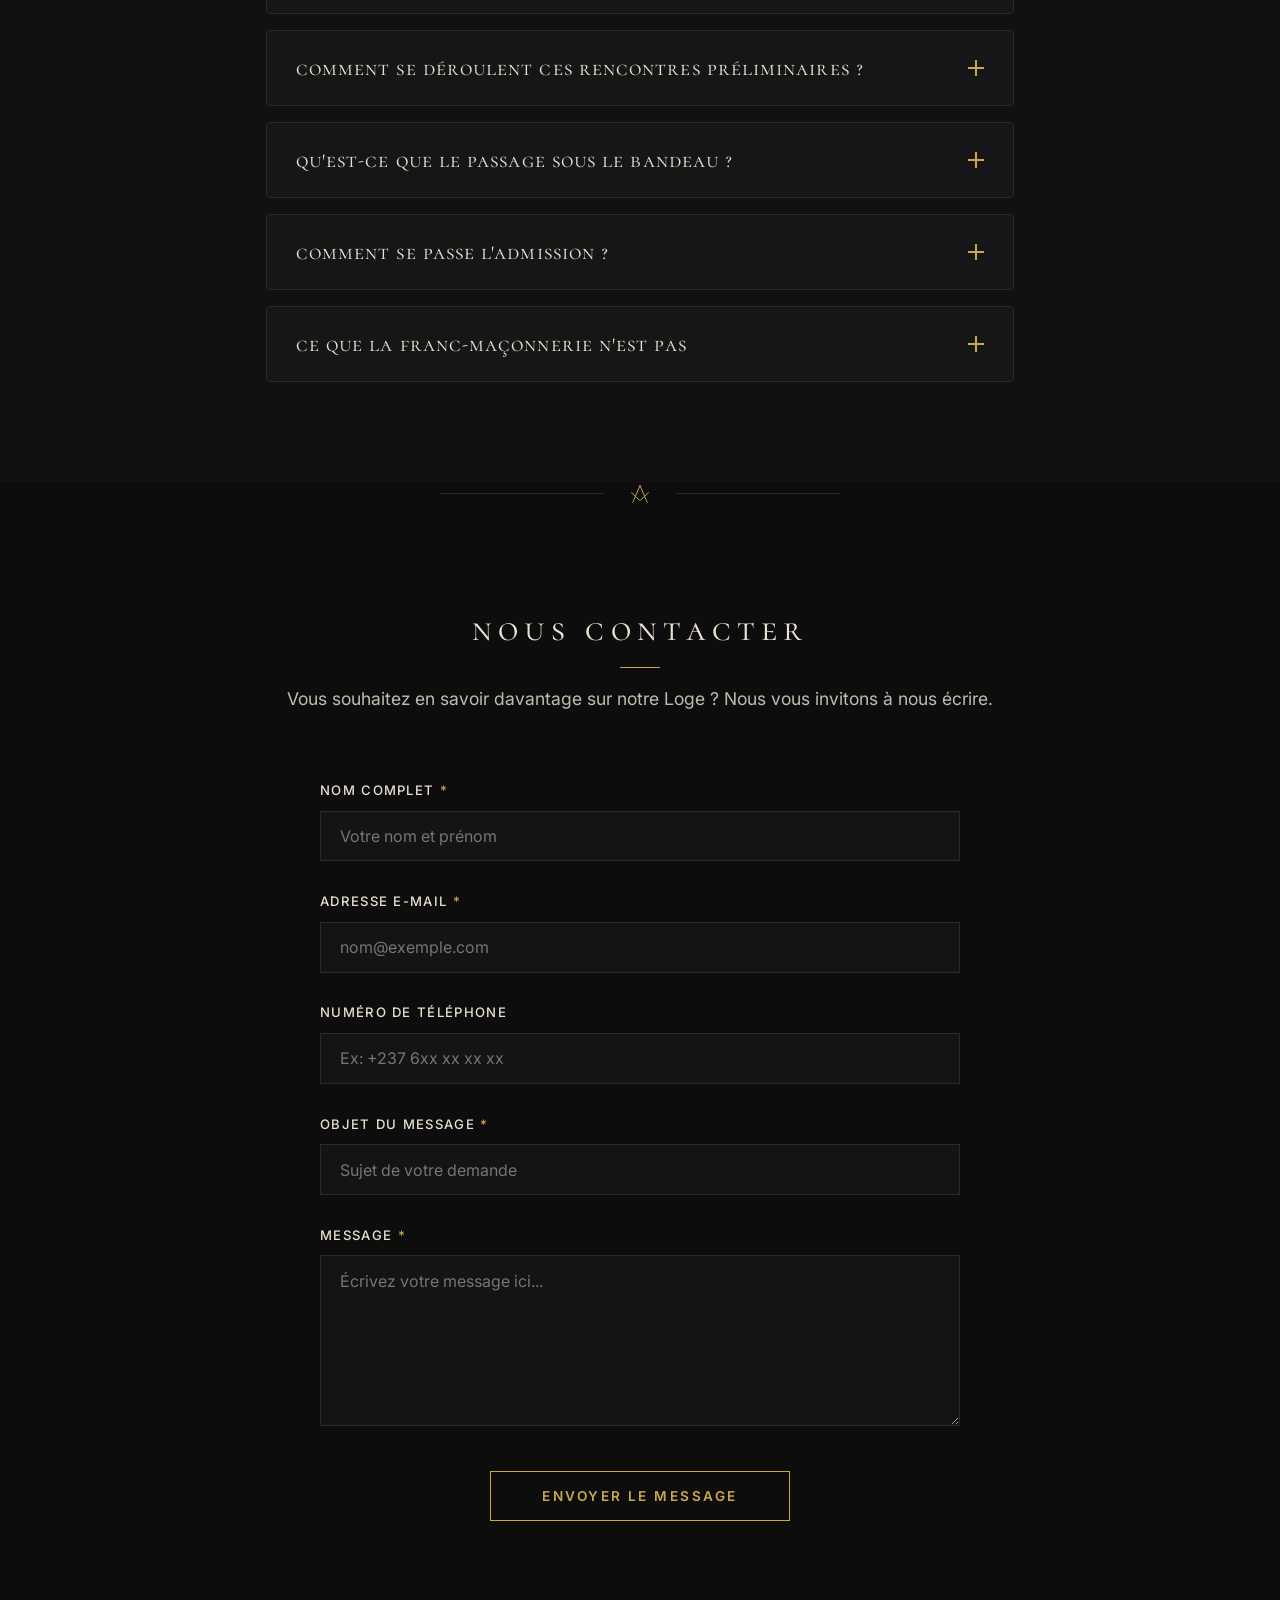
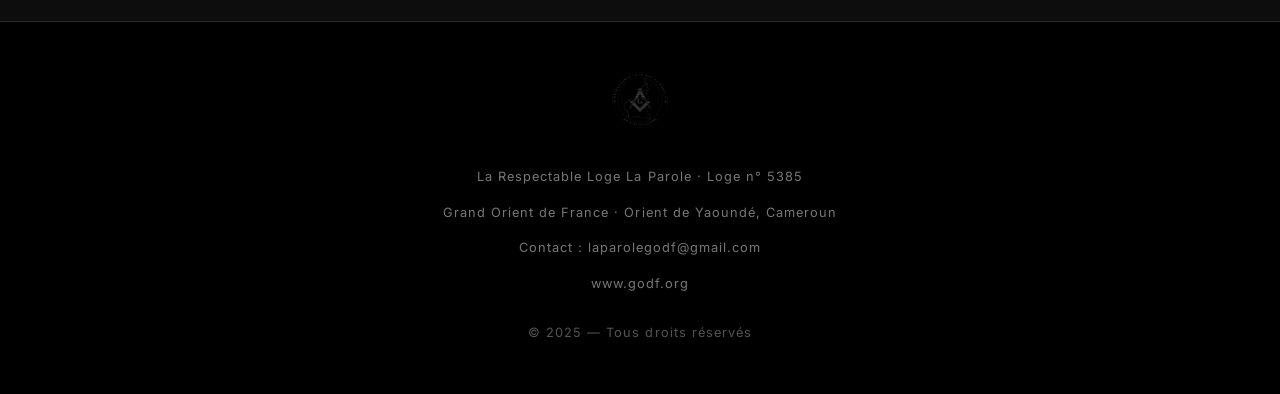
==== commit 0c3bde5a: "Ajout du lien Publications dans les barres de navigation" ====
--- a/index.html
+++ b/index.html
@@ -31,6 +31,7 @@
                 <a href="#welcome" class="nav-link">Accueil</a>
                 <a href="#about" class="nav-link">À propos</a>
                 <a href="#history" class="nav-link">Histoire</a>
+                <a href="actualites.html" class="nav-link">Publications</a>
                 <a href="#faq" class="nav-link">FAQ</a>
                 <a href="#contact" class="nav-link">Contact</a>
                 <a href="https://www.godf.org/" target="_blank" rel="noopener" class="nav-link btn-nav-godf">Site du GODF ↗</a>
@@ -72,6 +73,7 @@
             <a href="#welcome" class="mobile-nav-link">Accueil</a>
             <a href="#about" class="mobile-nav-link">À propos</a>
             <a href="#history" class="mobile-nav-link">Histoire</a>
+            <a href="actualites.html" class="mobile-nav-link">Publications</a>
             <a href="#faq" class="mobile-nav-link">FAQ</a>
             <a href="#contact" class="mobile-nav-link">Contact</a>
             <a href="https://www.godf.org/" target="_blank" rel="noopener" class="mobile-nav-link btn-mobile-godf">Site du GODF ↗</a>
--- a/styles.css
+++ b/styles.css
@@ -1420,6 +1420,115 @@
 }
 
 
+/* --- 6.6. PAGE ACTUALITÉS (BLOG) --- */
+.page-header {
+    padding-top: 150px;
+    padding-bottom: 80px;
+    text-align: center;
+    background-color: var(--bg-secondary);
+    border-bottom: 1px solid var(--border-color);
+}
+.page-title {
+    font-size: 3rem;
+    color: var(--text-primary);
+    margin-bottom: 1rem;
+    text-transform: uppercase;
+    letter-spacing: 0.1em;
+}
+.page-subtitle {
+    font-size: 1.2rem;
+    color: var(--accent-gold);
+    font-weight: 500;
+}
+.blog-section {
+    padding: 80px 0;
+    min-height: 60vh;
+}
+.blog-filters {
+    display: flex;
+    justify-content: center;
+    flex-wrap: wrap;
+    gap: 1rem;
+    margin-bottom: 3rem;
+}
+.filter-btn {
+    background: transparent;
+    border: 1px solid var(--border-color);
+    color: var(--text-secondary);
+    padding: 0.6rem 1.2rem;
+    border-radius: 30px;
+    cursor: pointer;
+    font-family: var(--font-body);
+    font-size: 0.9rem;
+    text-transform: uppercase;
+    letter-spacing: 0.05em;
+    transition: var(--transition-fast);
+}
+.filter-btn:hover, .filter-btn.active {
+    border-color: var(--accent-gold);
+    color: var(--accent-gold);
+}
+.blog-grid {
+    display: grid;
+    grid-template-columns: repeat(auto-fit, minmax(300px, 1fr));
+    gap: 2rem;
+}
+.blog-card {
+    background-color: var(--bg-card);
+    border: 1px solid var(--border-color);
+    border-radius: 6px;
+    overflow: hidden;
+    transition: var(--transition-smooth);
+}
+.blog-card:hover {
+    border-color: var(--accent-gold);
+    transform: translateY(-5px);
+    box-shadow: 0 10px 25px rgba(0, 0, 0, 0.2);
+}
+.blog-card-link {
+    display: block;
+    text-decoration: none;
+    color: inherit;
+}
+.blog-card-image {
+    width: 100%;
+    height: 200px;
+    background-size: cover;
+    background-position: center;
+    border-bottom: 1px solid var(--border-color);
+}
+.blog-card-content {
+    padding: 1.8rem;
+}
+.blog-category {
+    display: inline-block;
+    color: var(--accent-gold);
+    font-size: 0.75rem;
+    text-transform: uppercase;
+    letter-spacing: 0.1em;
+    margin-bottom: 0.8rem;
+    font-weight: 600;
+}
+.blog-title {
+    font-size: 1.4rem;
+    color: var(--text-primary);
+    margin-bottom: 1rem;
+    line-height: 1.3;
+}
+.blog-excerpt {
+    font-size: 0.95rem;
+    color: var(--text-secondary);
+    margin-bottom: 1.5rem;
+    line-height: 1.6;
+}
+.blog-readmore {
+    font-size: 0.9rem;
+    color: var(--accent-gold);
+    font-weight: 500;
+    text-transform: uppercase;
+    letter-spacing: 0.05em;
+}
+
 /* --- 8. FOOTER --- */
 .footer-container {
     background-color: var(--bg-footer);
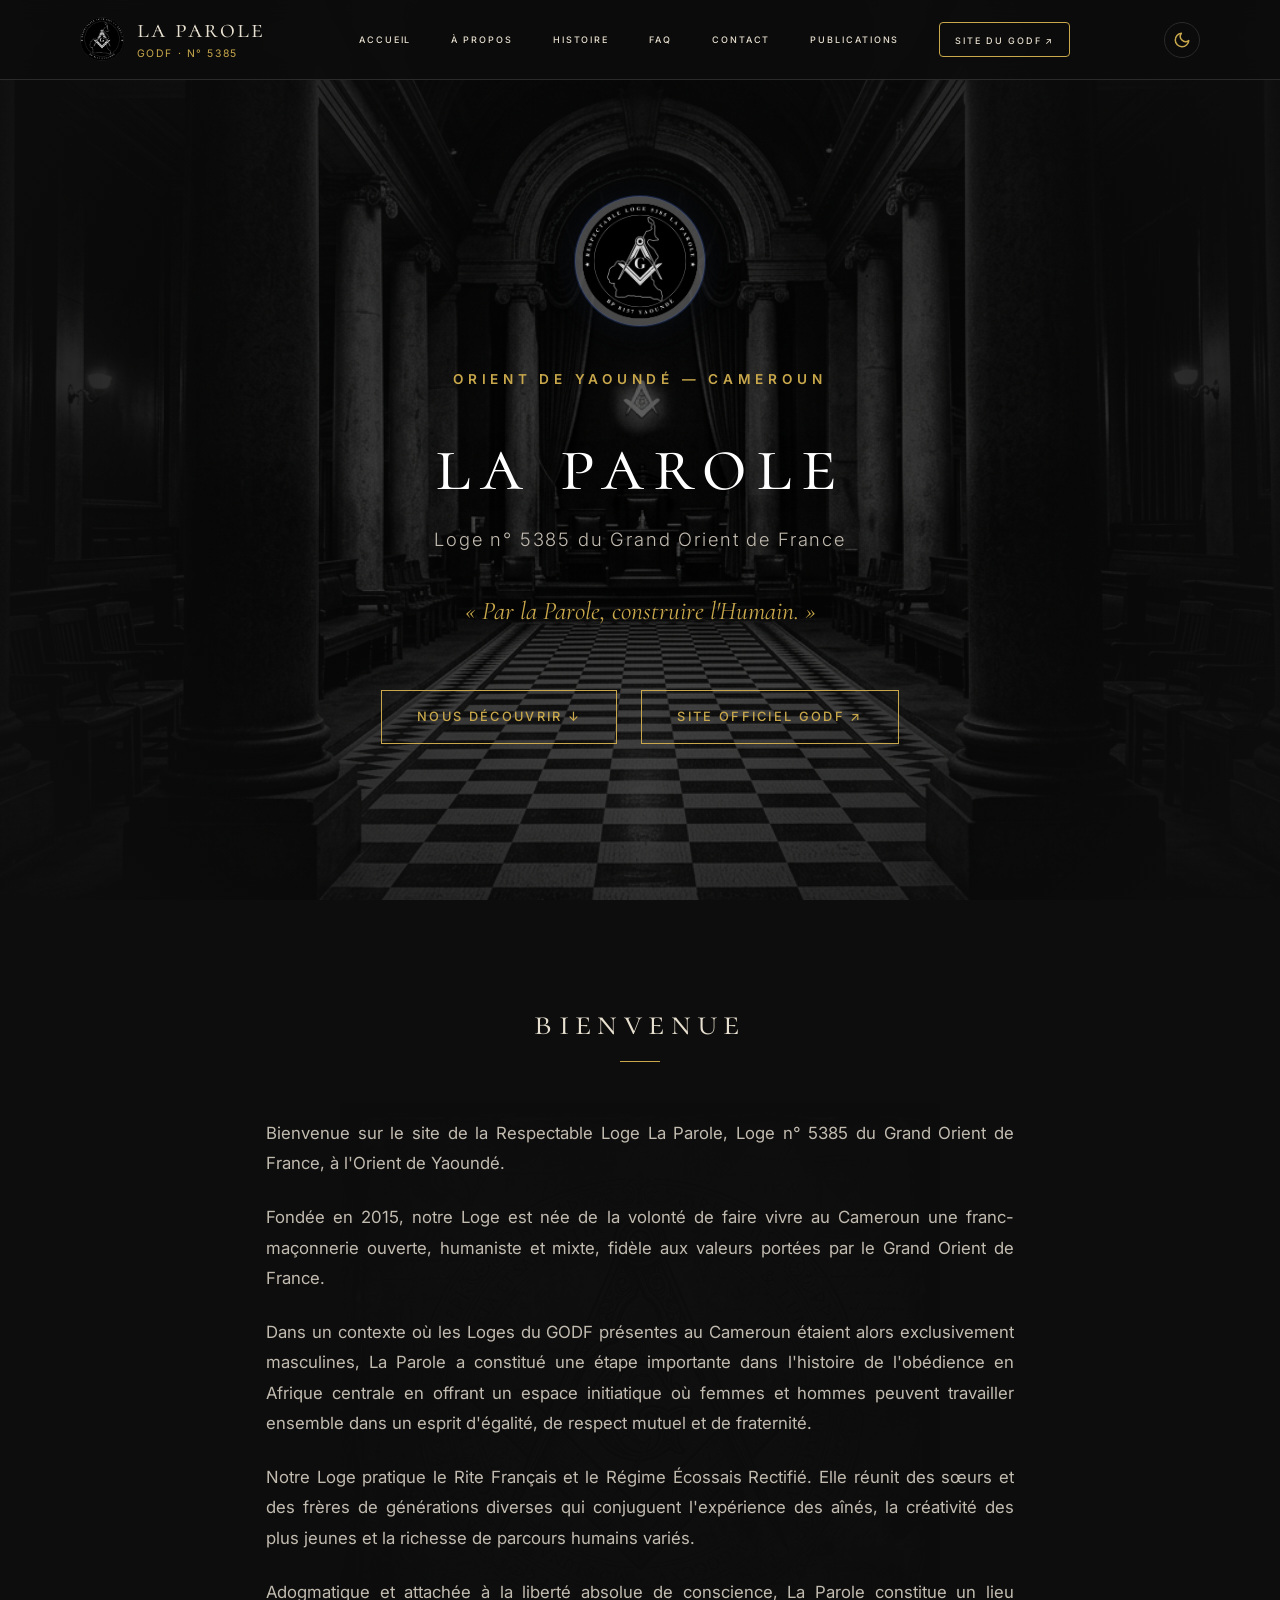
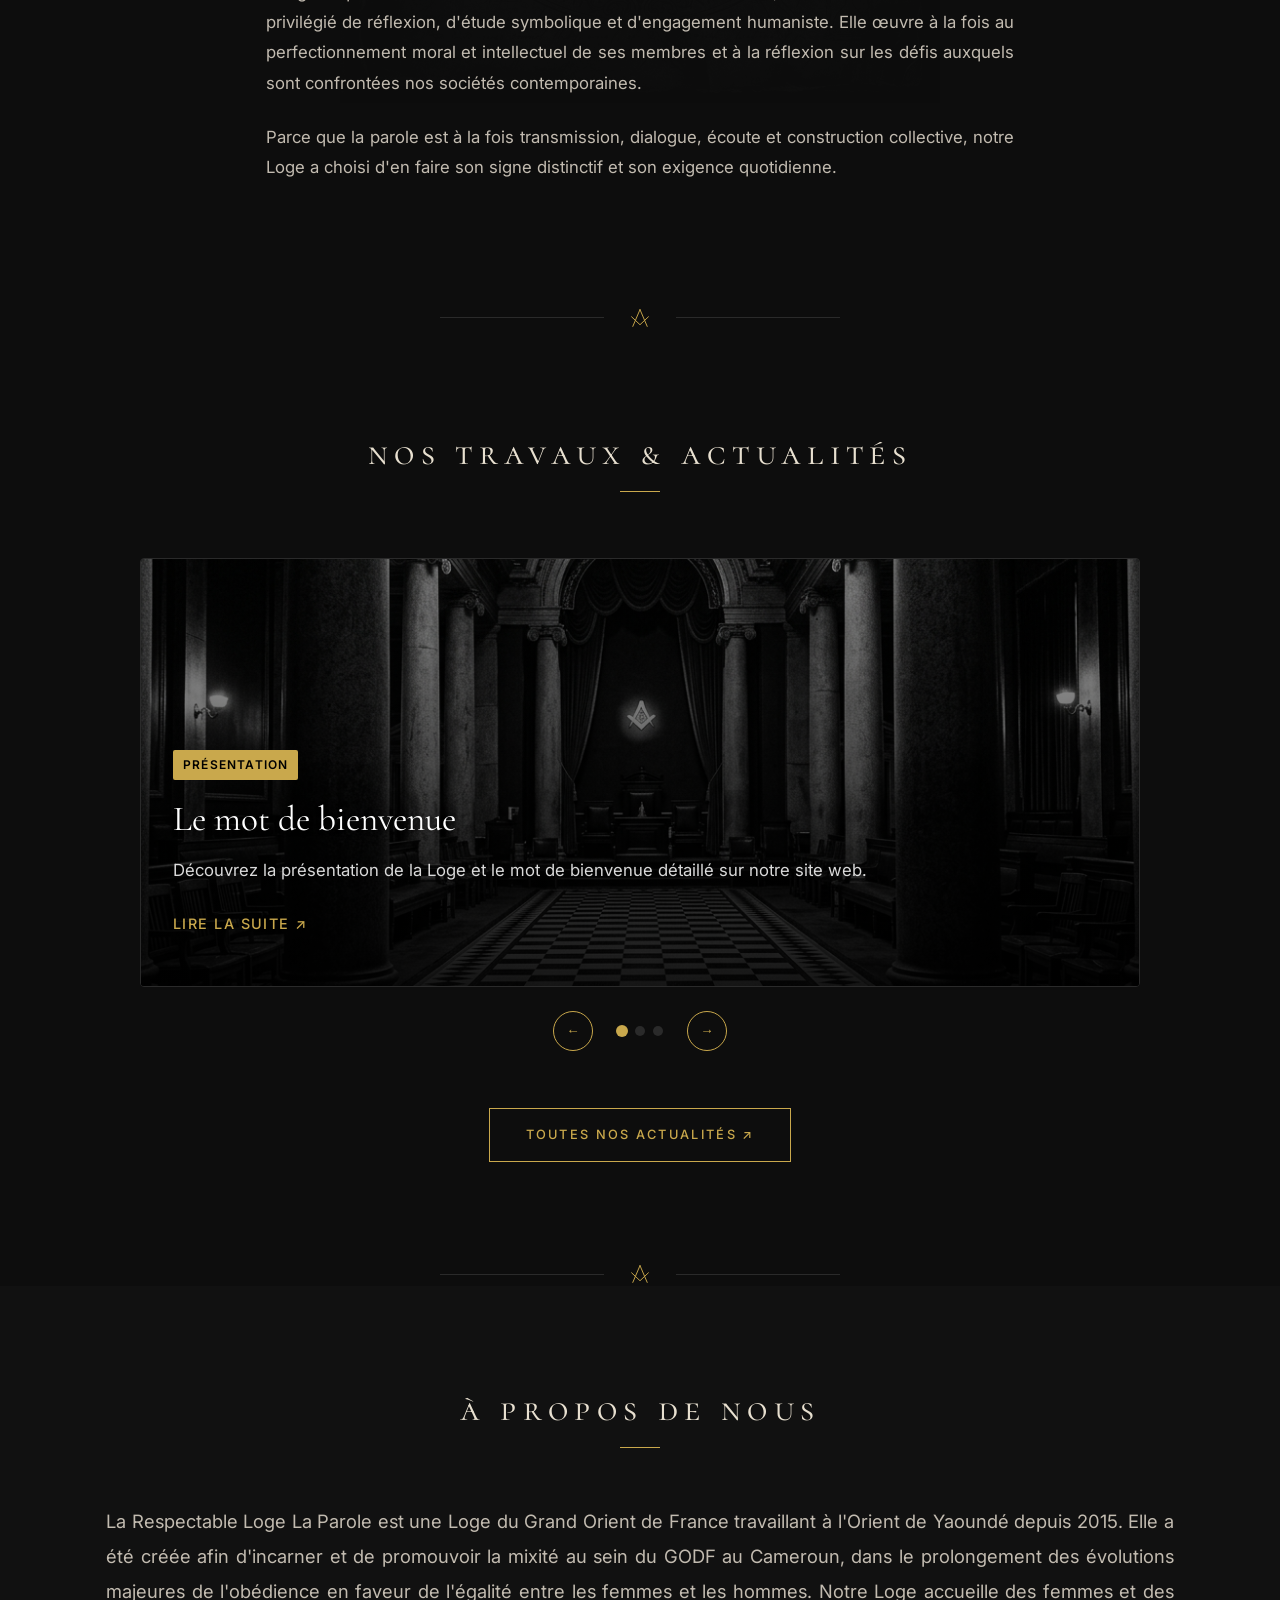
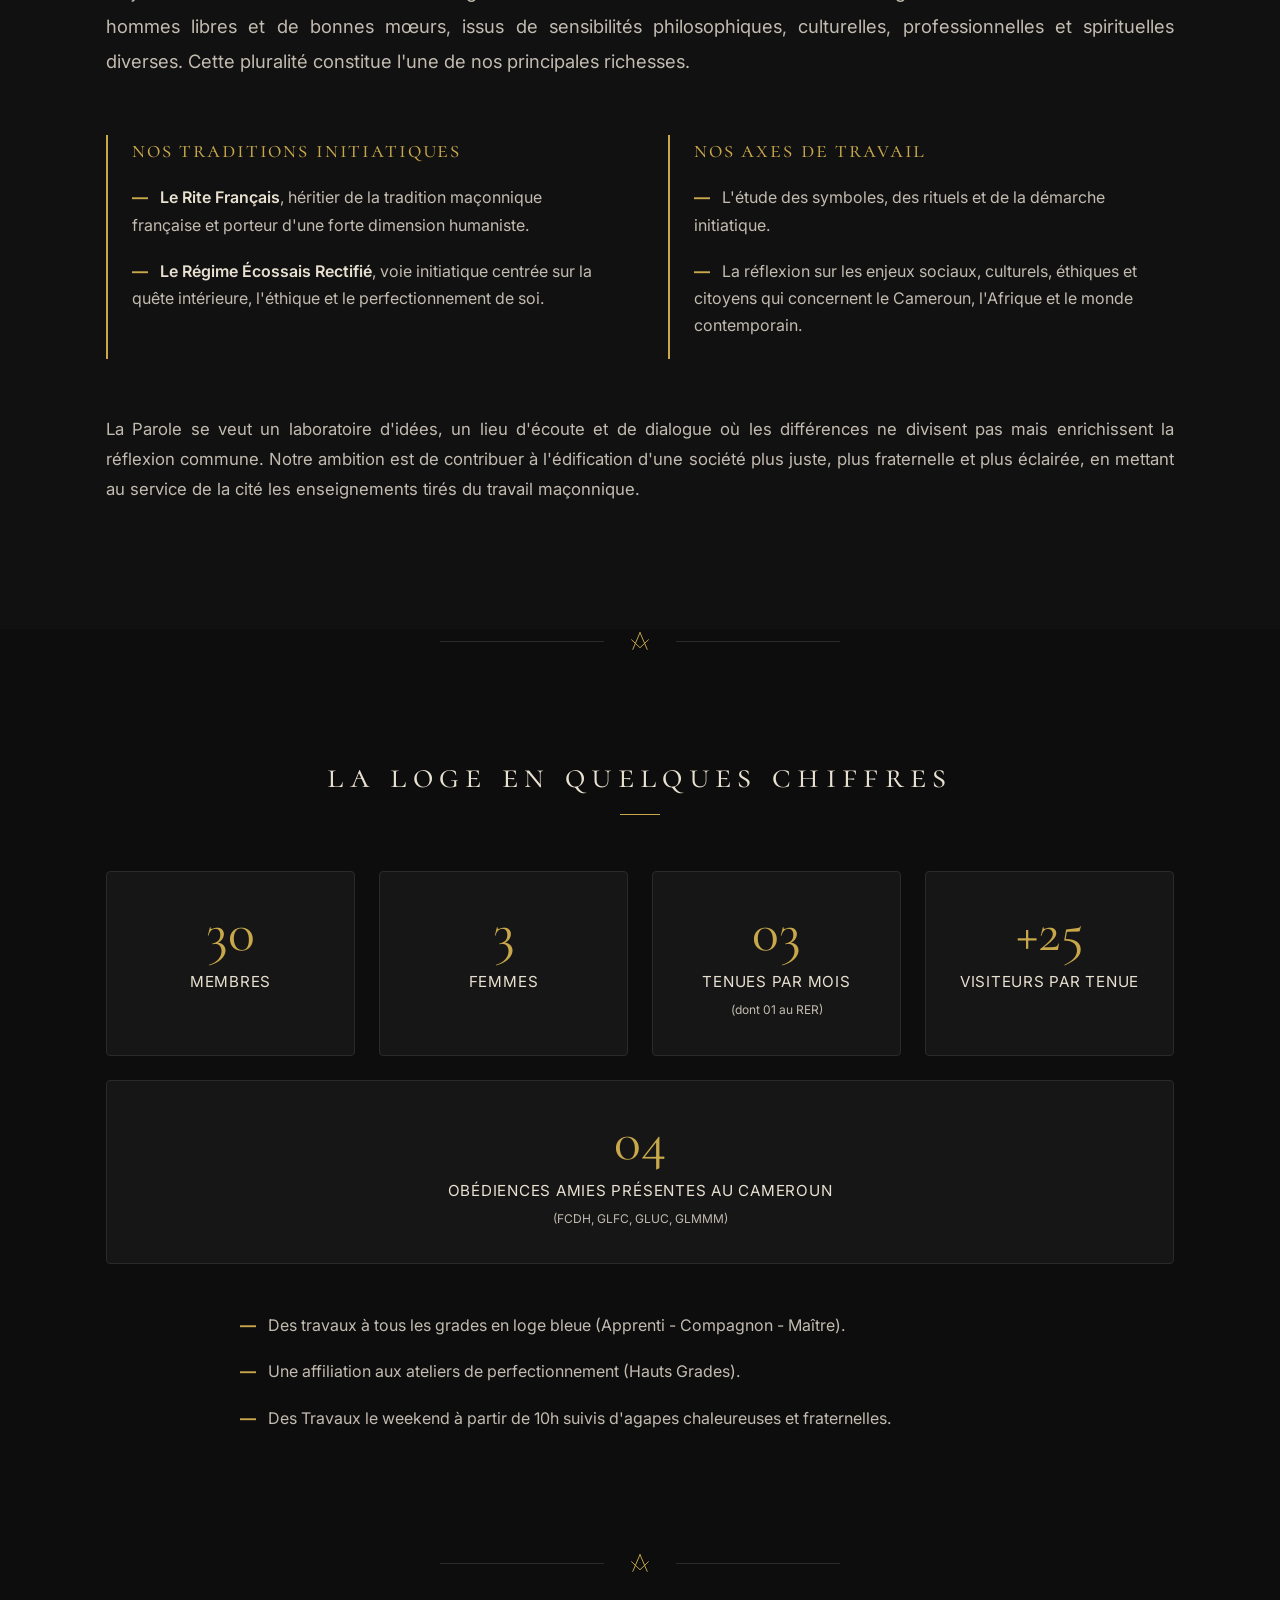
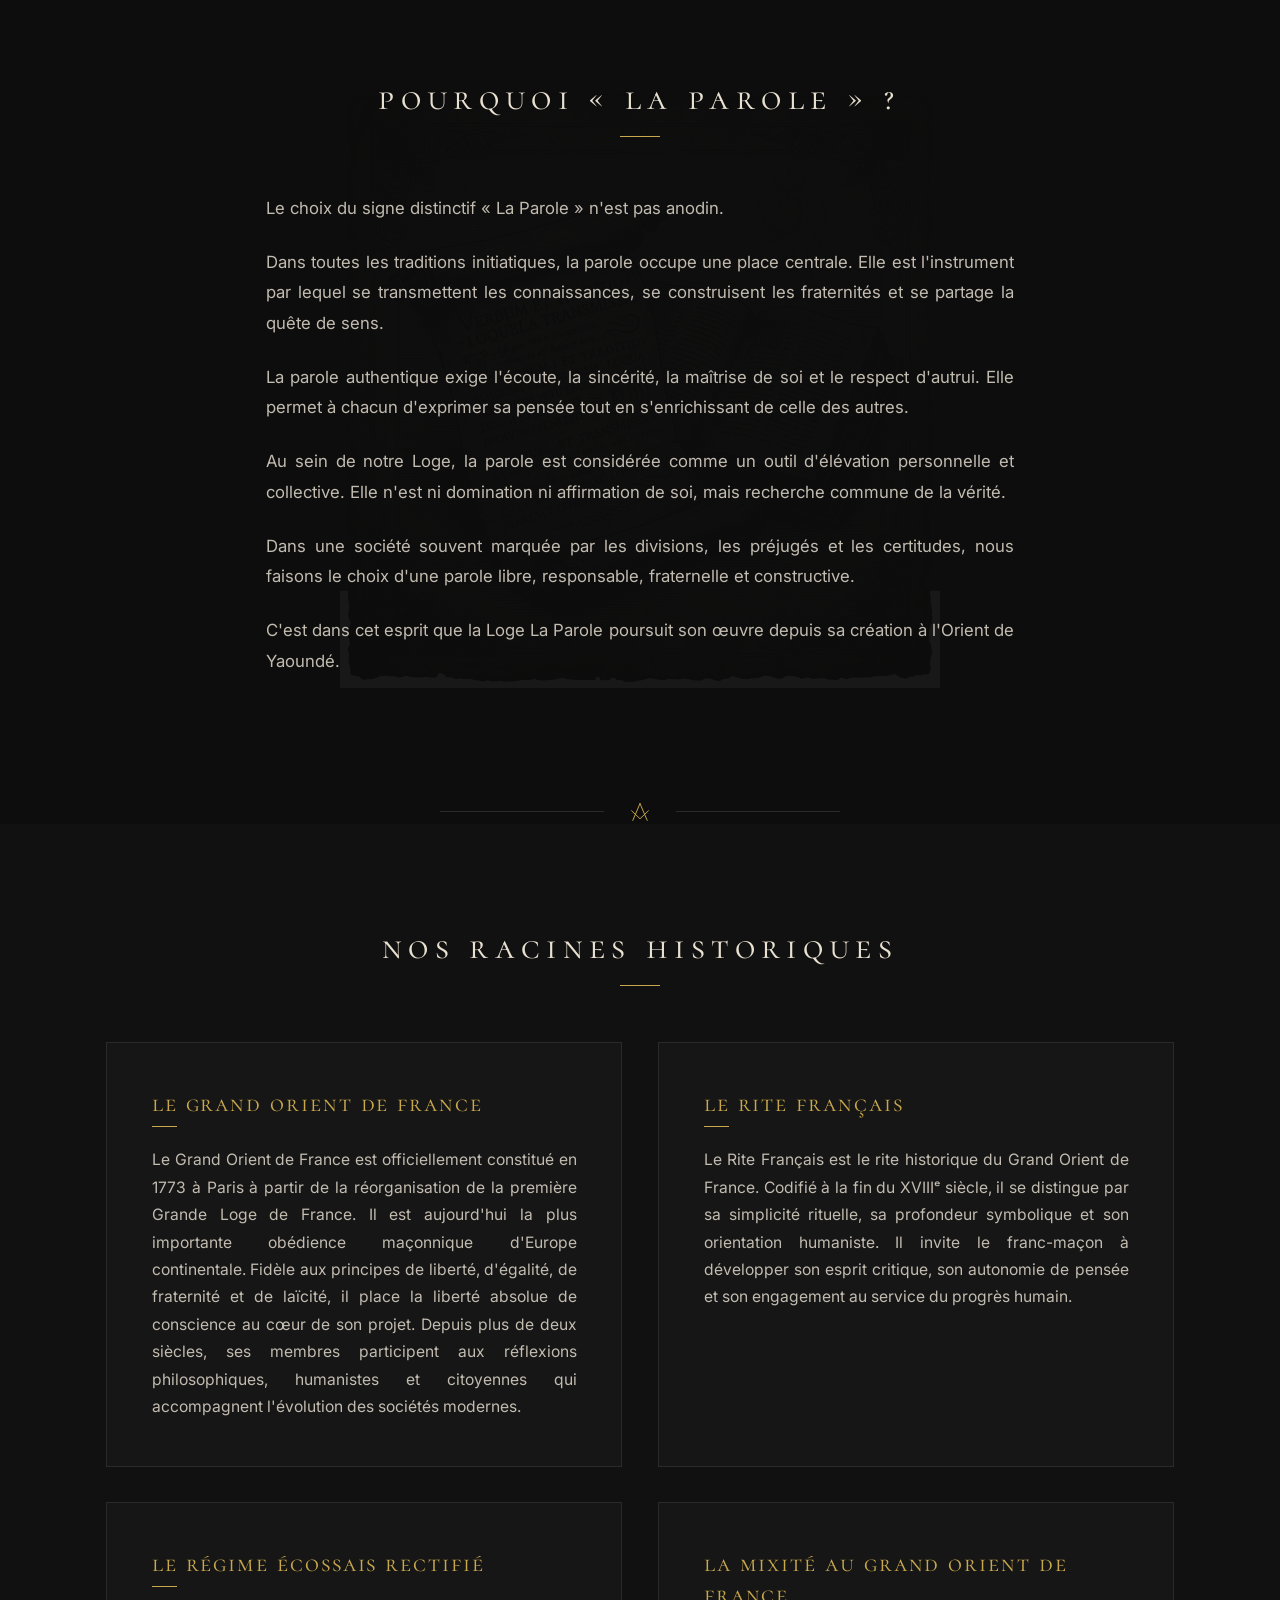
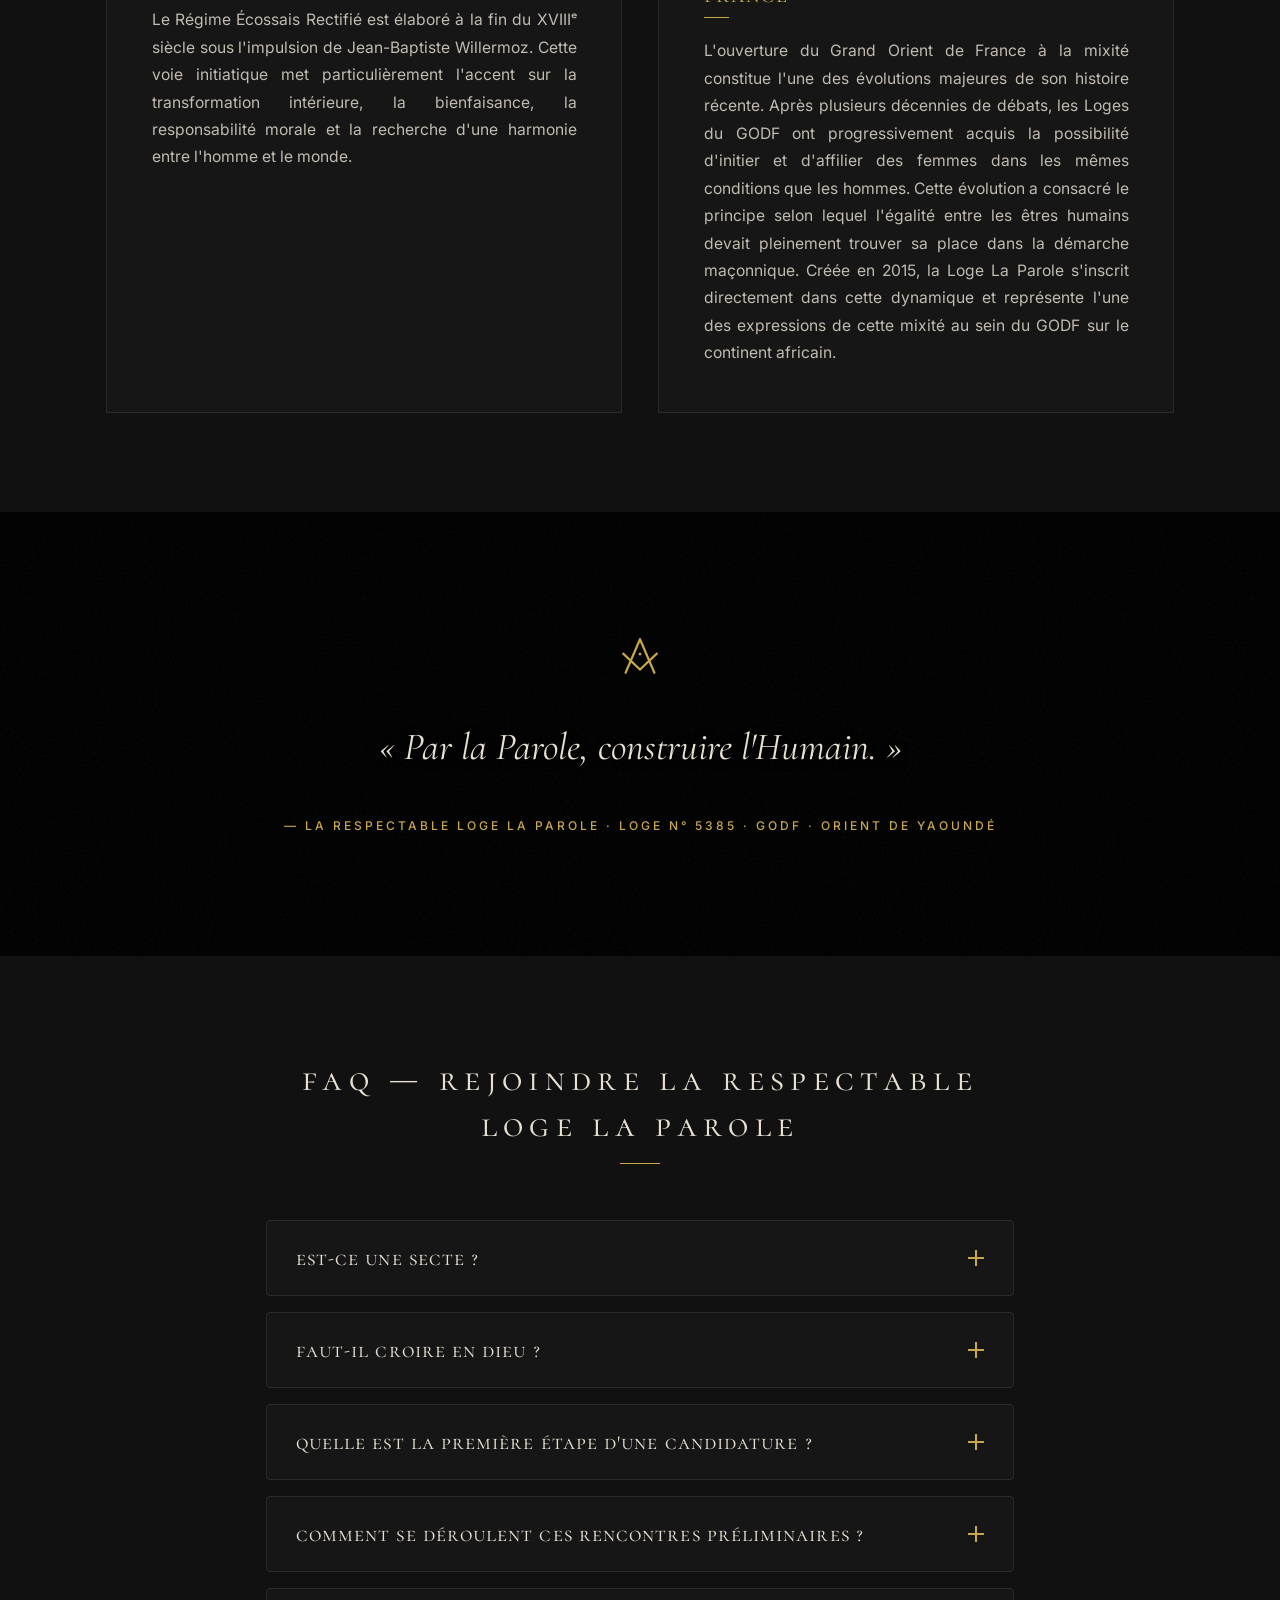
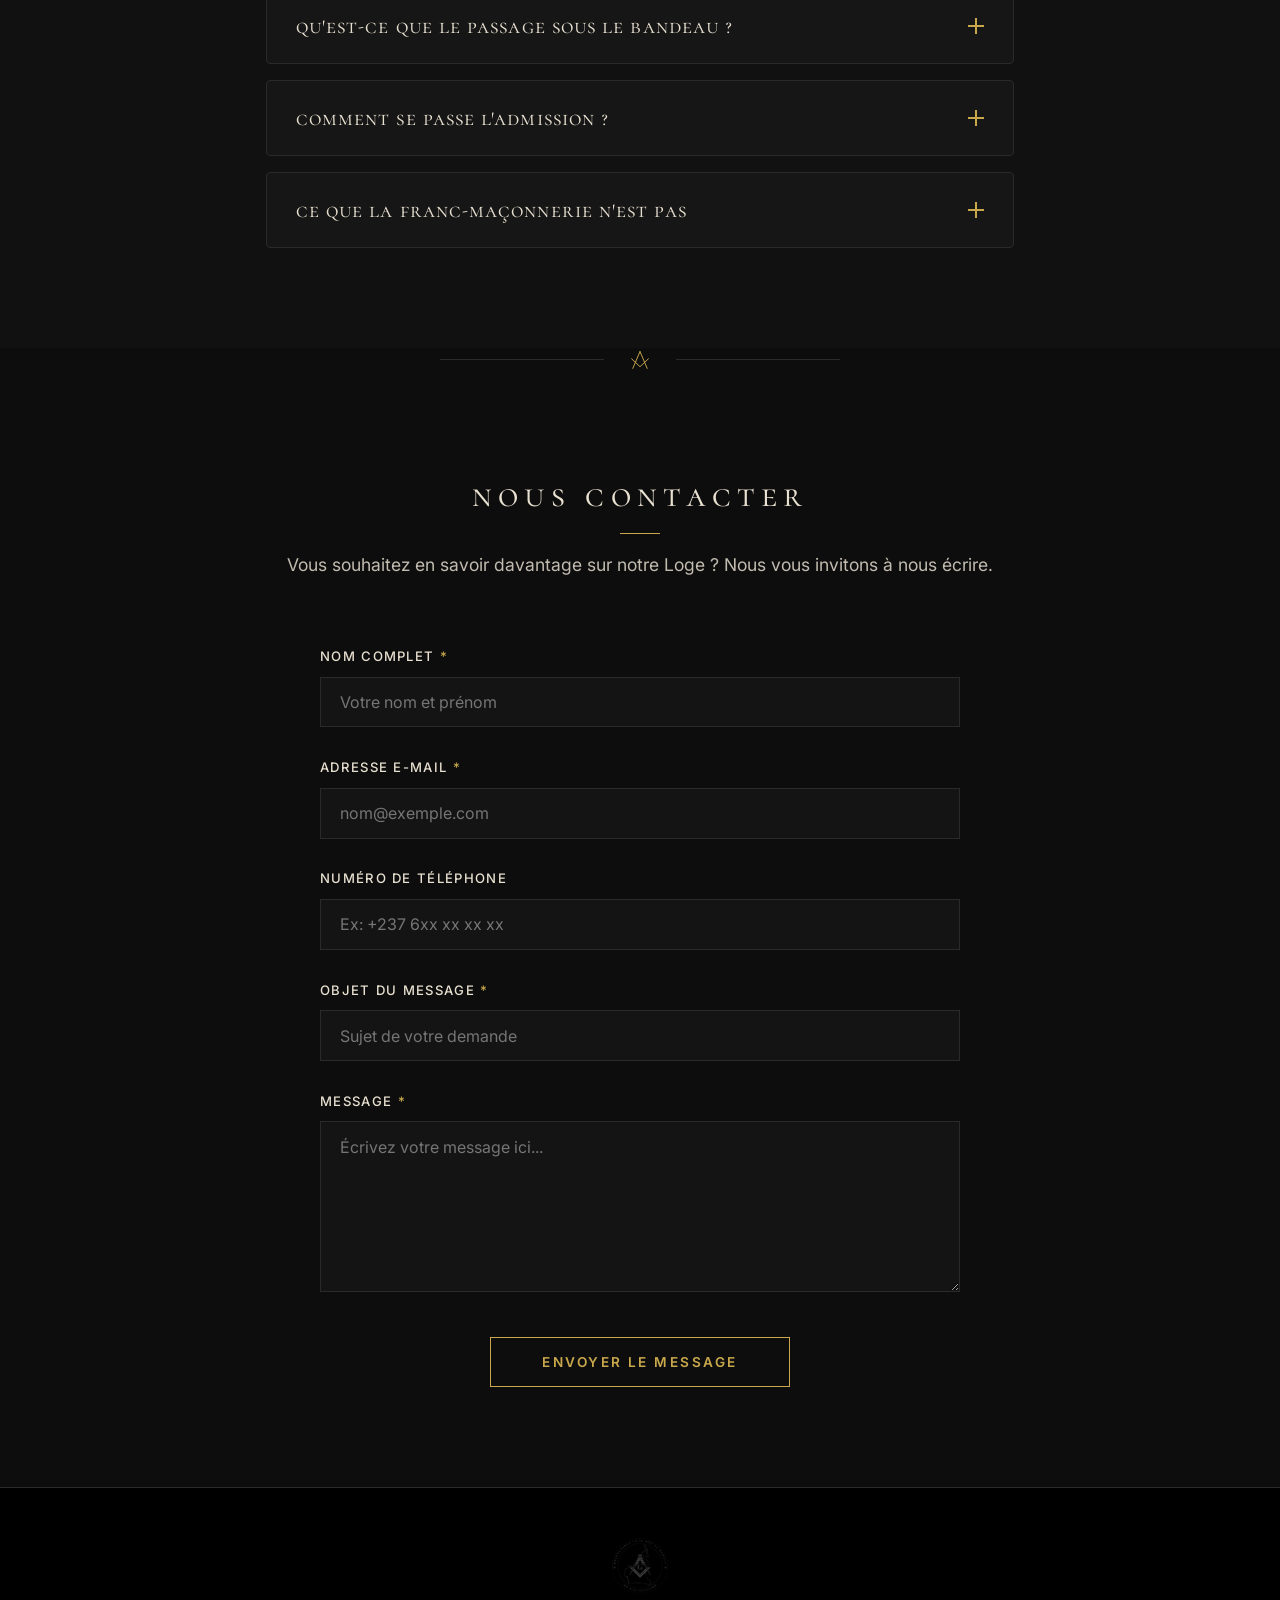
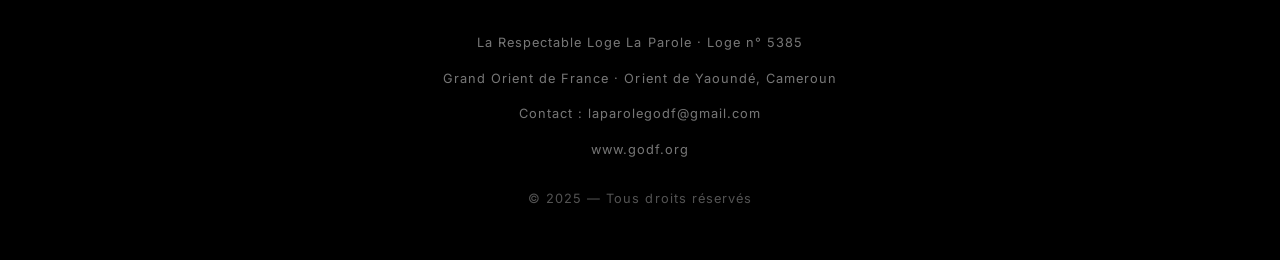
==== commit 65c5fd47: "Déplacement section actualités et réduction de sa hauteur, réorganisation navbar" ====
--- a/index.html
+++ b/index.html
@@ -31,9 +31,9 @@
                 <a href="#welcome" class="nav-link">Accueil</a>
                 <a href="#about" class="nav-link">À propos</a>
                 <a href="#history" class="nav-link">Histoire</a>
-                <a href="actualites.html" class="nav-link">Publications</a>
                 <a href="#faq" class="nav-link">FAQ</a>
                 <a href="#contact" class="nav-link">Contact</a>
+                <a href="actualites.html" class="nav-link">Publications</a>
                 <a href="https://www.godf.org/" target="_blank" rel="noopener" class="nav-link btn-nav-godf">Site du GODF ↗</a>
             </nav>
 
@@ -73,9 +73,9 @@
             <a href="#welcome" class="mobile-nav-link">Accueil</a>
             <a href="#about" class="mobile-nav-link">À propos</a>
             <a href="#history" class="mobile-nav-link">Histoire</a>
-            <a href="actualites.html" class="mobile-nav-link">Publications</a>
             <a href="#faq" class="mobile-nav-link">FAQ</a>
             <a href="#contact" class="mobile-nav-link">Contact</a>
+            <a href="actualites.html" class="mobile-nav-link">Publications</a>
             <a href="https://www.godf.org/" target="_blank" rel="noopener" class="mobile-nav-link btn-mobile-godf">Site du GODF ↗</a>
         </nav>
     </div>
@@ -130,6 +130,70 @@
             <div class="separator-line"></div>
         </div>
 
+        <!-- 6.5. ACTUALITÉS / TRAVAUX SECTION -->
+        <section id="news" class="section-news">
+            <div class="container reveal-group">
+                <h2 class="section-title reveal-item">Nos Travaux & Actualités</h2>
+                
+                <div class="news-slider-container reveal-item">
+                    <div class="news-slider" id="news-slider">
+                        <!-- Slide 1 -->
+                        <a href="presentation.html" class="news-slide">
+                            <div class="news-slide-bg" style="background-image: url('assets/hero-bg.png');"></div>
+                            <div class="news-slide-content">
+                                <span class="news-date">Présentation</span>
+                                <h3 class="news-title">Le mot de bienvenue</h3>
+                                <p class="news-excerpt">Découvrez la présentation de la Loge et le mot de bienvenue détaillé sur notre site web.</p>
+                                <span class="news-readmore">Lire la suite ↗</span>
+                            </div>
+                        </a>
+                        <!-- Slide 2 -->
+                        <a href="https://godf.org/qui-sommes-nous/publications/questions-a-letude-des-loges/" target="_blank" rel="noopener" class="news-slide">
+                            <div class="news-slide-bg" style="background-image: url('assets/filigrane-sec4.png');"></div>
+                            <div class="news-slide-content">
+                                <span class="news-date">Questions à l'étude</span>
+                                <h3 class="news-title">Synthèses 2024-2025</h3>
+                                <p class="news-excerpt">Réponses des loges du GODF aux questions de société. Découvrez les thèmes abordés cette année.</p>
+                                <span class="news-readmore">Voir sur godf.org ↗</span>
+                            </div>
+                        </a>
+                        <!-- Slide 3 -->
+                        <a href="convent-2026.html" class="news-slide">
+                            <div class="news-slide-bg" style="background-image: url('assets/filigrane-sec2.png');"></div>
+                            <div class="news-slide-content">
+                                <span class="news-date">Événement</span>
+                                <h3 class="news-title">Convent 2026 du GODF</h3>
+                                <p class="news-excerpt">Du 26 au 29 août 2026 à Bordeaux. Débats, résolutions et orientations de l'obédience.</p>
+                                <span class="news-readmore">Lire la suite ↗</span>
+                            </div>
+                        </a>
+                    </div>
+                    
+                    <div class="slider-controls">
+                        <button class="slider-btn prev" id="slider-prev" aria-label="Publication précédente">←</button>
+                        <div class="slider-dots" id="slider-dots"></div>
+                        <button class="slider-btn next" id="slider-next" aria-label="Publication suivante">→</button>
+                    </div>
+                </div>
+                
+                <div class="news-footer-action reveal-item">
+                    <a href="actualites.html" class="btn-cta btn-cta-secondary">Toutes nos actualités ↗</a>
+                </div>
+            </div>
+        </section>
+
+        <!-- SEPARATOR NEWS -->
+        <div class="masonic-separator" aria-hidden="true">
+            <div class="separator-line"></div>
+            <div class="separator-icon">
+                <svg width="24" height="24" viewBox="0 0 100 100" fill="none" xmlns="http://www.w3.org/2000/svg">
+                    <path d="M50 15 L20 85 M50 15 L80 85" stroke="#C9A84C" stroke-width="4" stroke-linecap="round"/>
+                    <path d="M15 45 L50 78 L85 45" stroke="#C9A84C" stroke-width="4" stroke-linecap="round"/>
+                </svg>
+            </div>
+            <div class="separator-line"></div>
+        </div>
+
         <!-- 3. ABOUT US SECTION -->
         <section id="about" class="section-about">
             <div class="container reveal-group">
@@ -309,70 +373,6 @@
             </div>
         </section>
 
-        <!-- 6.5. ACTUALITÉS / TRAVAUX SECTION -->
-        <section id="news" class="section-news">
-            <div class="container reveal-group">
-                <h2 class="section-title reveal-item">Nos Travaux & Actualités</h2>
-                
-                <div class="news-slider-container reveal-item">
-                    <div class="news-slider" id="news-slider">
-                        <!-- Slide 1 -->
-                        <a href="presentation.html" class="news-slide">
-                            <div class="news-slide-bg" style="background-image: url('assets/hero-bg.png');"></div>
-                            <div class="news-slide-content">
-                                <span class="news-date">Présentation</span>
-                                <h3 class="news-title">Le mot de bienvenue</h3>
-                                <p class="news-excerpt">Découvrez la présentation de la Loge et le mot de bienvenue détaillé sur notre site web.</p>
-                                <span class="news-readmore">Lire la suite ↗</span>
-                            </div>
-                        </a>
-                        <!-- Slide 2 -->
-                        <a href="https://godf.org/qui-sommes-nous/publications/questions-a-letude-des-loges/" target="_blank" rel="noopener" class="news-slide">
-                            <div class="news-slide-bg" style="background-image: url('assets/filigrane-sec4.png');"></div>
-                            <div class="news-slide-content">
-                                <span class="news-date">Questions à l'étude</span>
-                                <h3 class="news-title">Synthèses 2024-2025</h3>
-                                <p class="news-excerpt">Réponses des loges du GODF aux questions de société. Découvrez les thèmes abordés cette année.</p>
-                                <span class="news-readmore">Voir sur godf.org ↗</span>
-                            </div>
-                        </a>
-                        <!-- Slide 3 -->
-                        <a href="convent-2026.html" class="news-slide">
-                            <div class="news-slide-bg" style="background-image: url('assets/filigrane-sec2.png');"></div>
-                            <div class="news-slide-content">
-                                <span class="news-date">Événement</span>
-                                <h3 class="news-title">Convent 2026 du GODF</h3>
-                                <p class="news-excerpt">Du 26 au 29 août 2026 à Bordeaux. Débats, résolutions et orientations de l'obédience.</p>
-                                <span class="news-readmore">Lire la suite ↗</span>
-                            </div>
-                        </a>
-                    </div>
-                    
-                    <div class="slider-controls">
-                        <button class="slider-btn prev" id="slider-prev" aria-label="Publication précédente">←</button>
-                        <div class="slider-dots" id="slider-dots"></div>
-                        <button class="slider-btn next" id="slider-next" aria-label="Publication suivante">→</button>
-                    </div>
-                </div>
-                
-                <div class="news-footer-action reveal-item">
-                    <a href="actualites.html" class="btn-cta btn-cta-secondary">Toutes nos actualités ↗</a>
-                </div>
-            </div>
-        </section>
-
-        <!-- SEPARATOR NEWS -->
-        <div class="masonic-separator" aria-hidden="true">
-            <div class="separator-line"></div>
-            <div class="separator-icon">
-                <svg width="24" height="24" viewBox="0 0 100 100" fill="none" xmlns="http://www.w3.org/2000/svg">
-                    <path d="M50 15 L20 85 M50 15 L80 85" stroke="#C9A84C" stroke-width="4" stroke-linecap="round"/>
-                    <path d="M15 45 L50 78 L85 45" stroke="#C9A84C" stroke-width="4" stroke-linecap="round"/>
-                </svg>
-            </div>
-            <div class="separator-line"></div>
-        </div>
-
         <!-- FAQ SECTION -->
         <section id="faq" class="section-faq">
             <div class="container container-narrow reveal-group">
--- a/styles.css
+++ b/styles.css
@@ -963,7 +963,7 @@
     overflow: hidden;
     display: block;
     text-decoration: none;
-    aspect-ratio: 16 / 9;
+    aspect-ratio: 21 / 9;
 }
 
 .news-slide-bg {
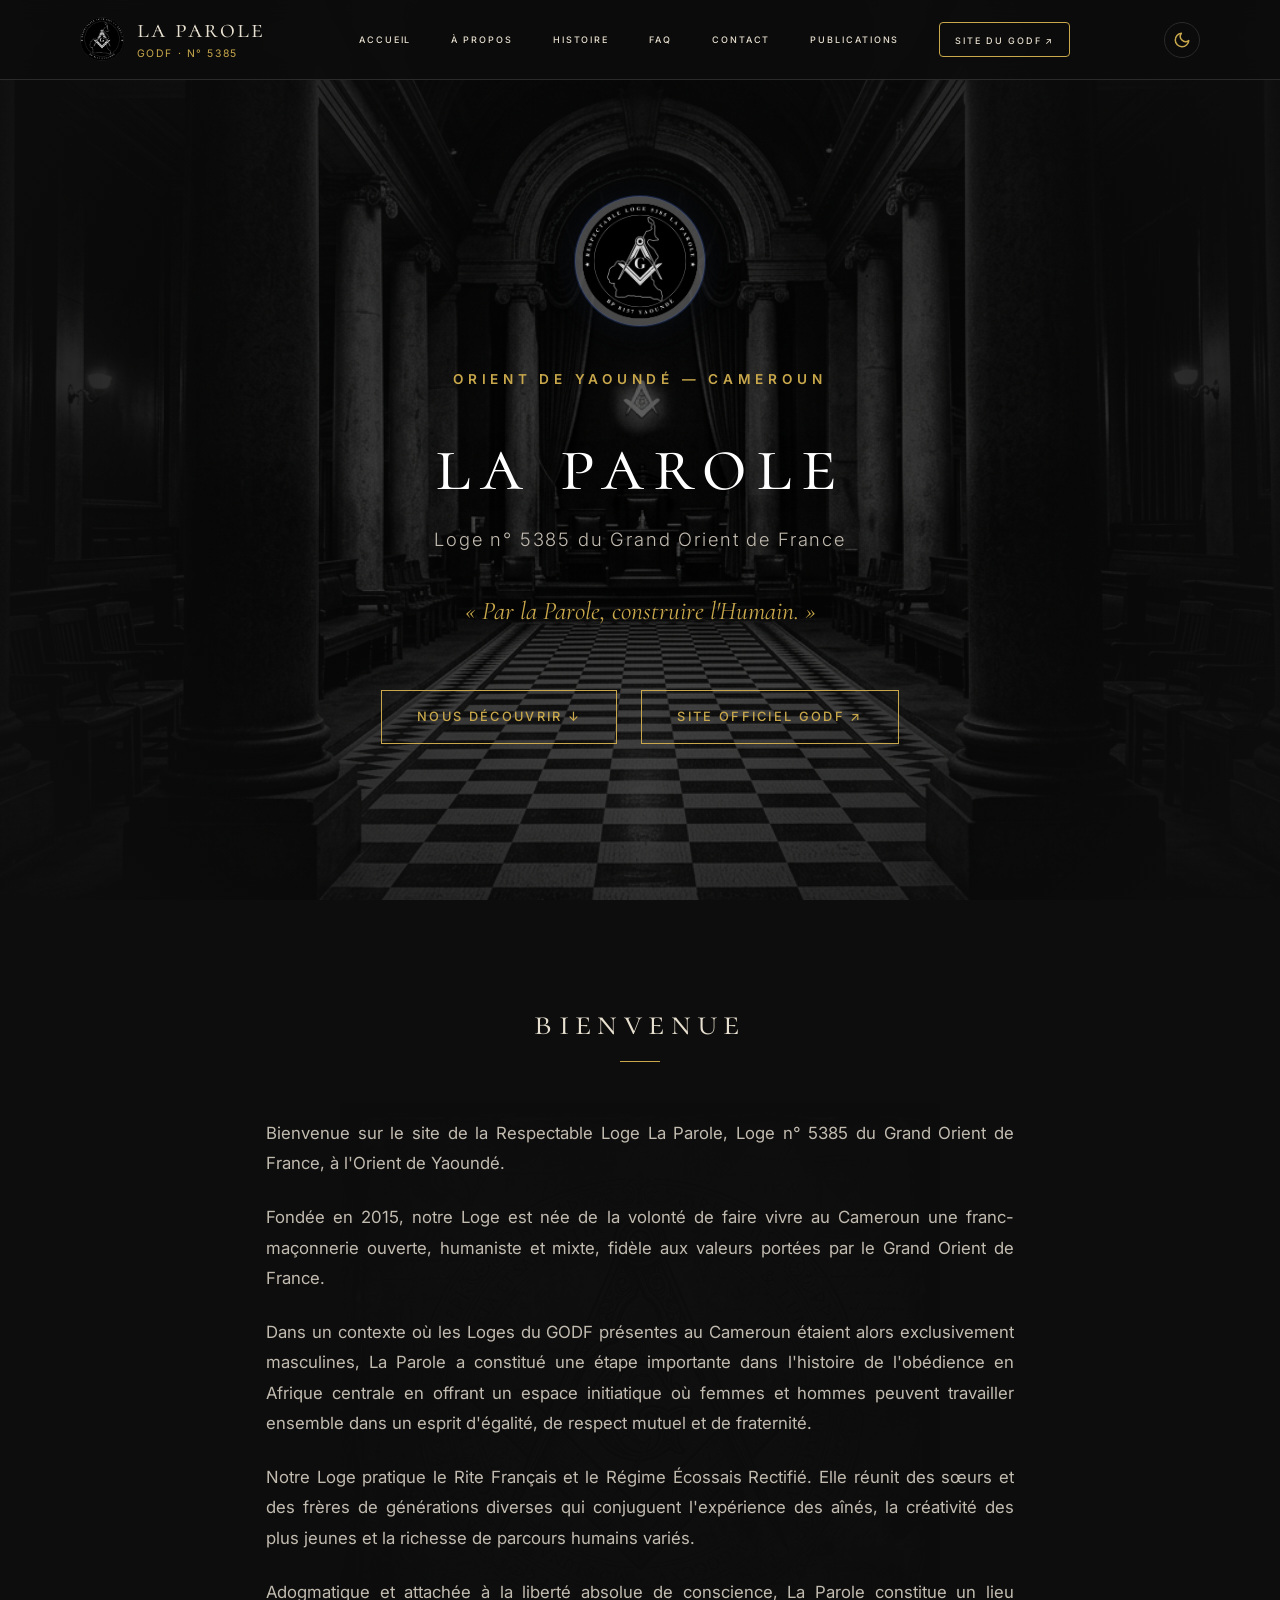
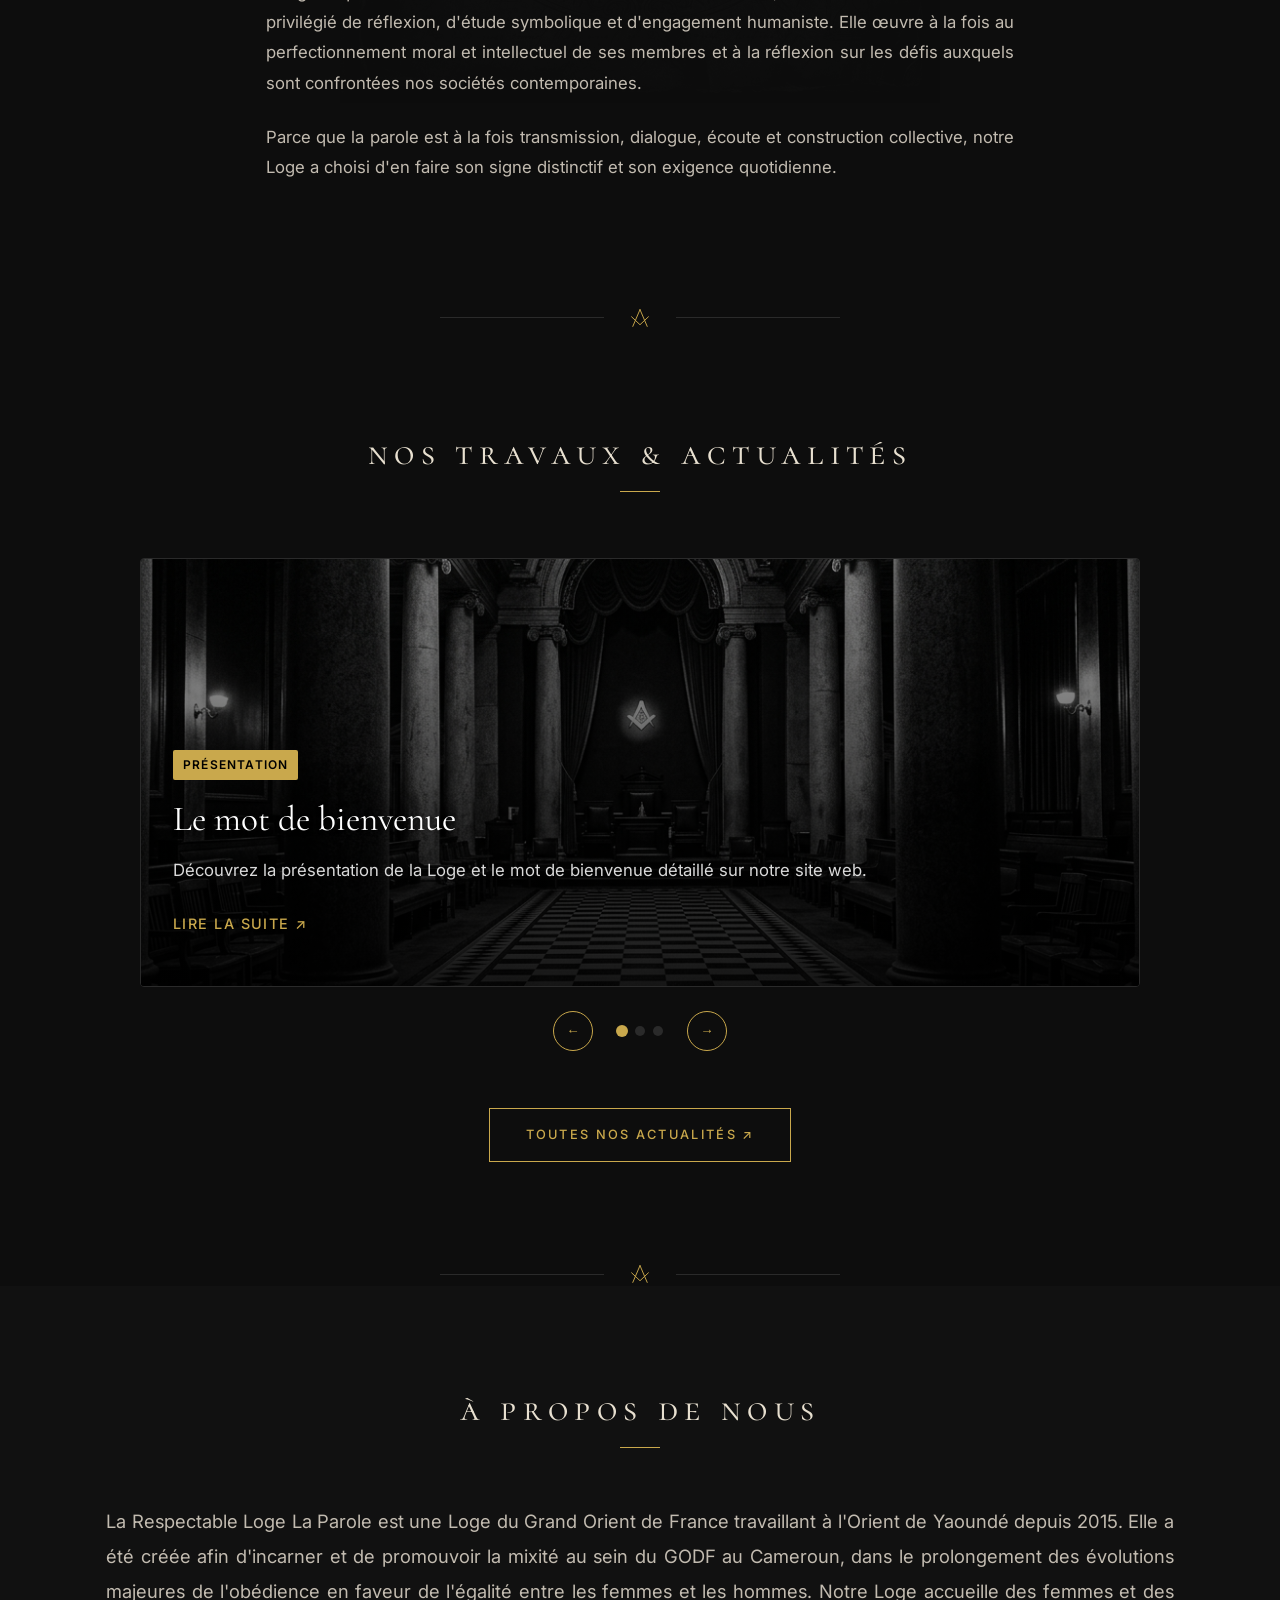
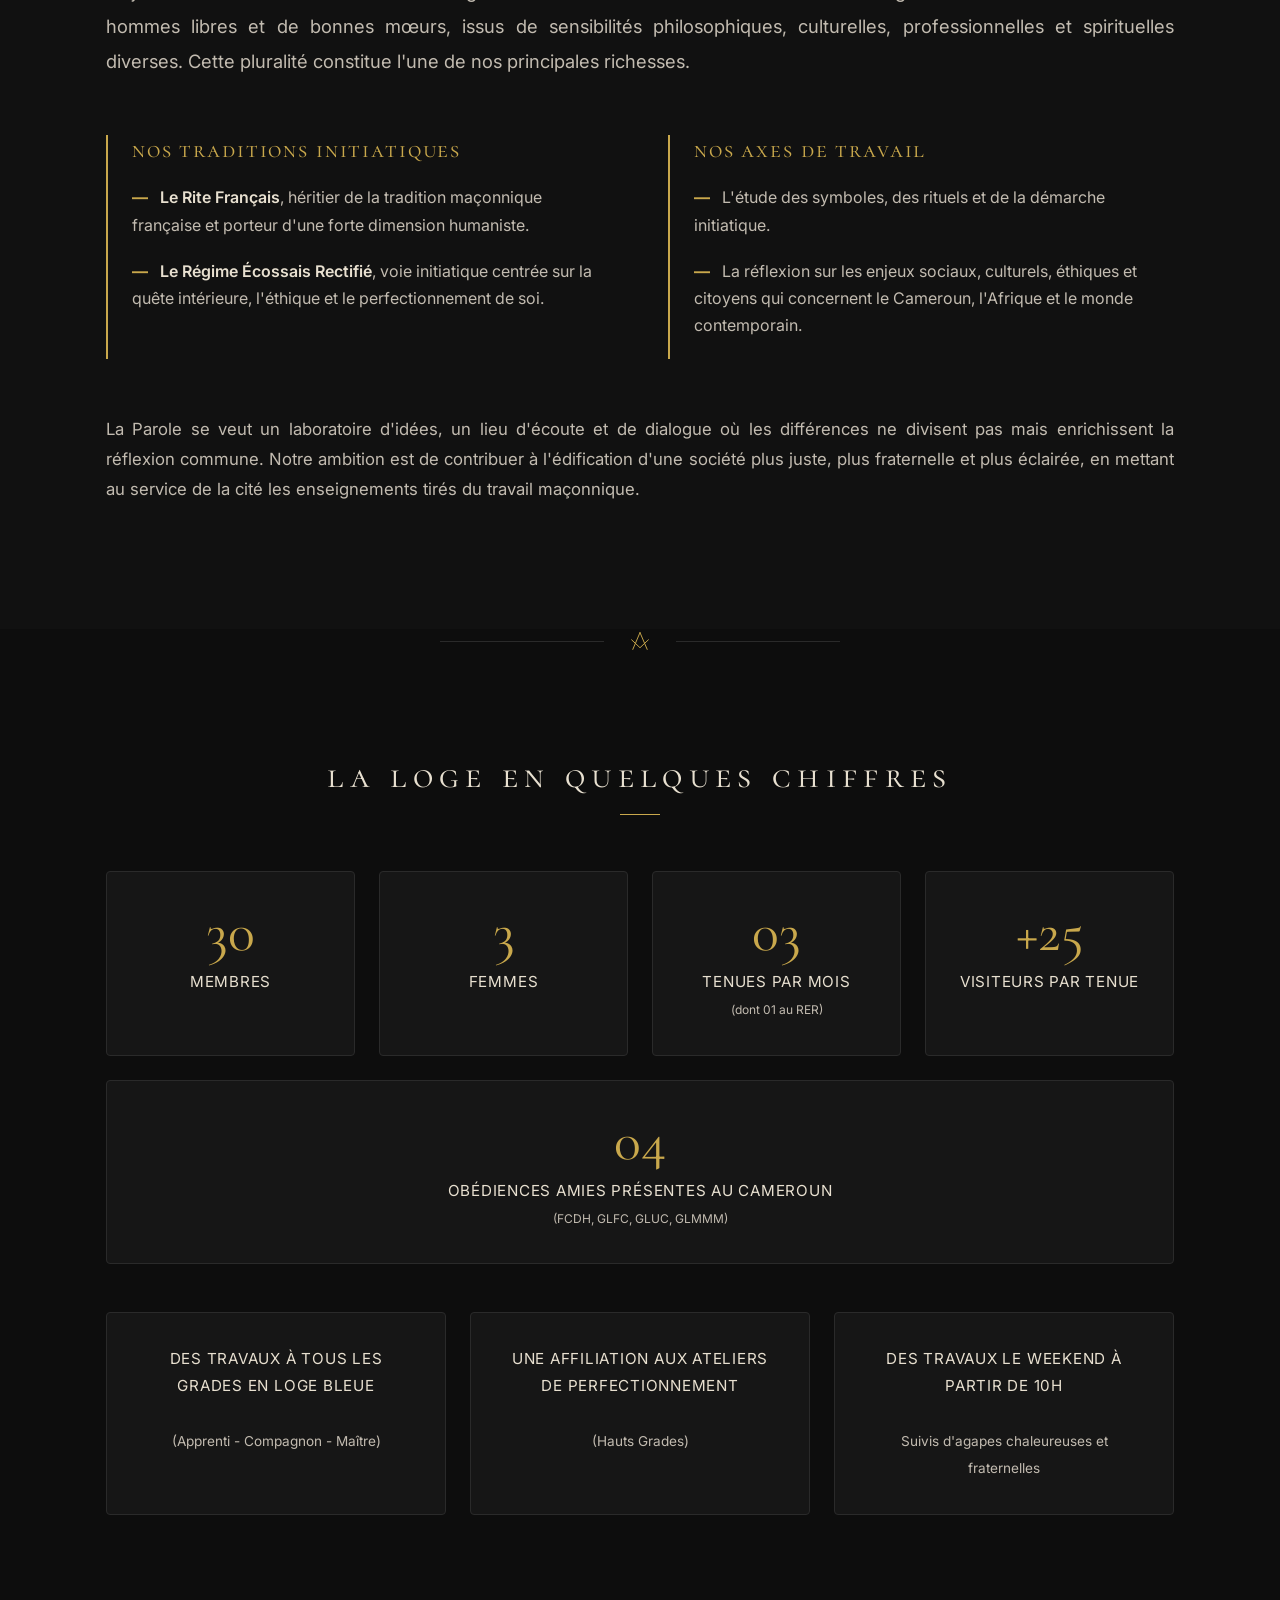
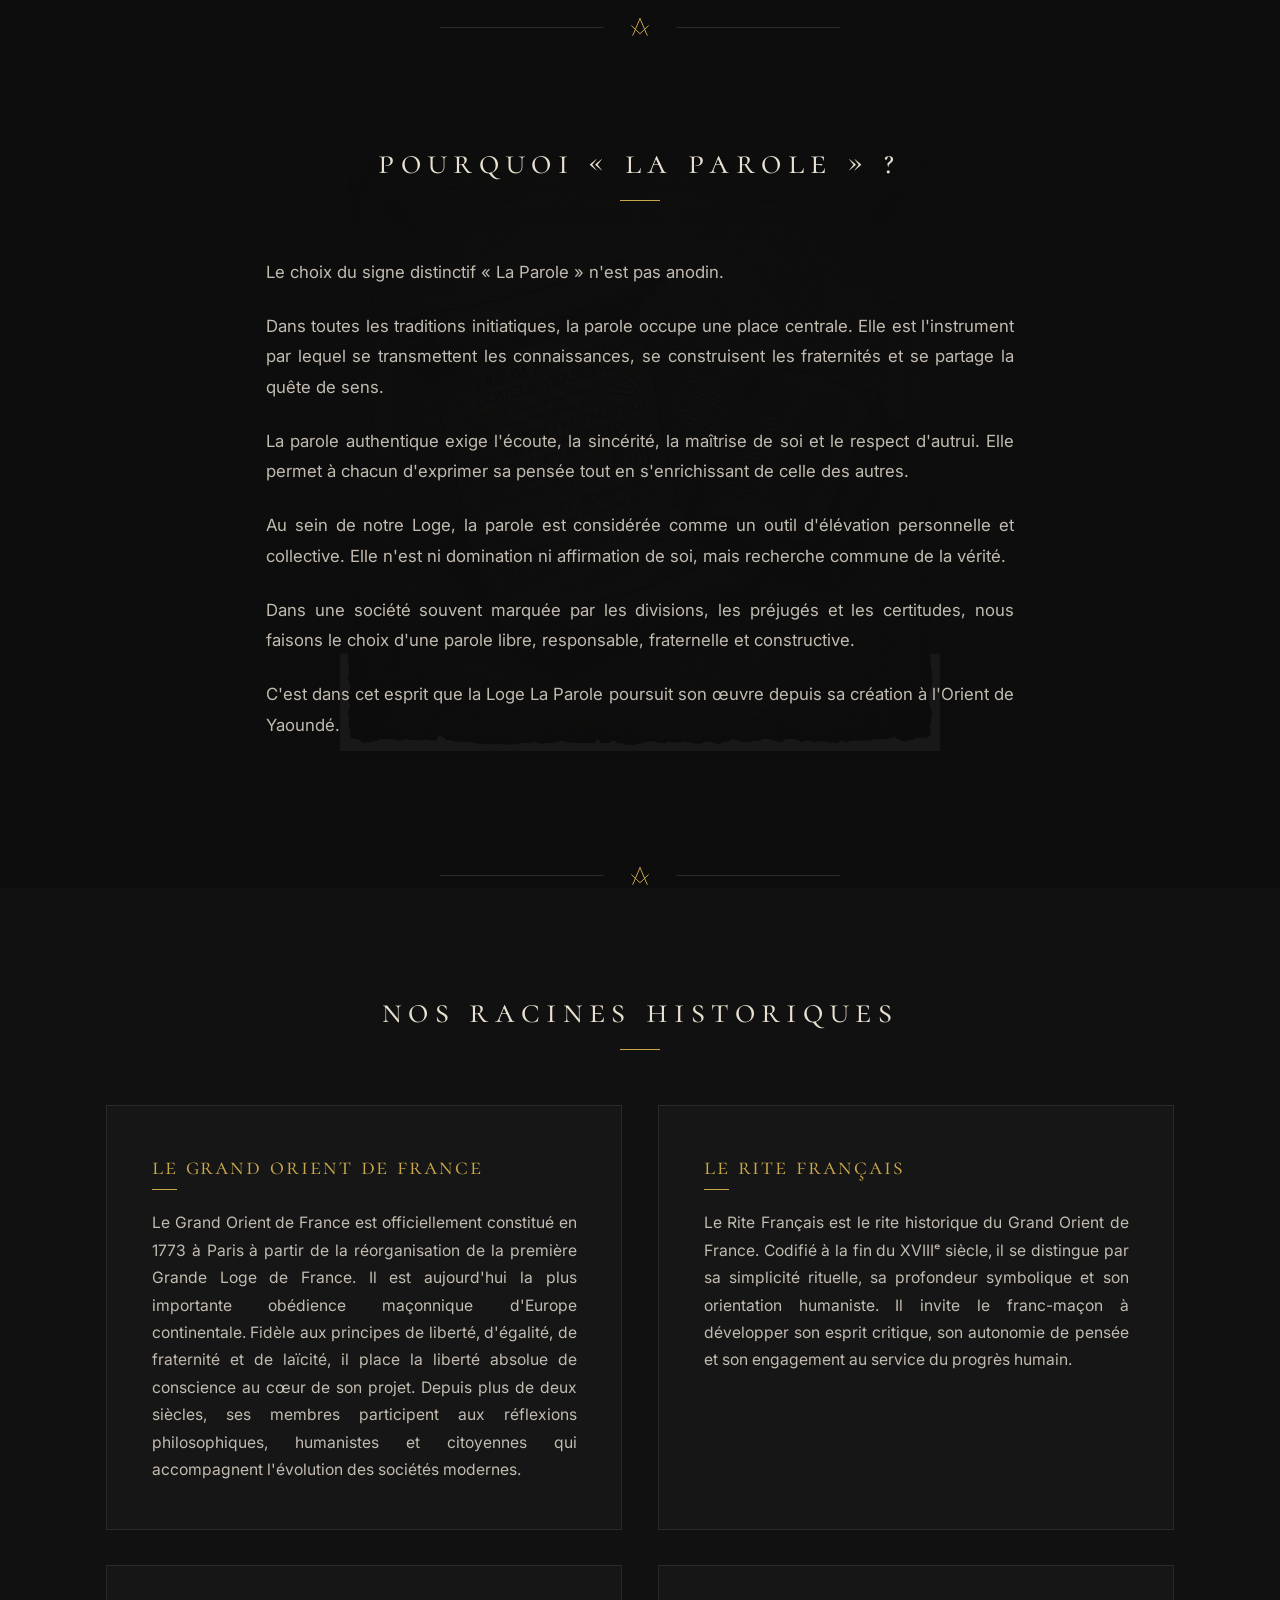
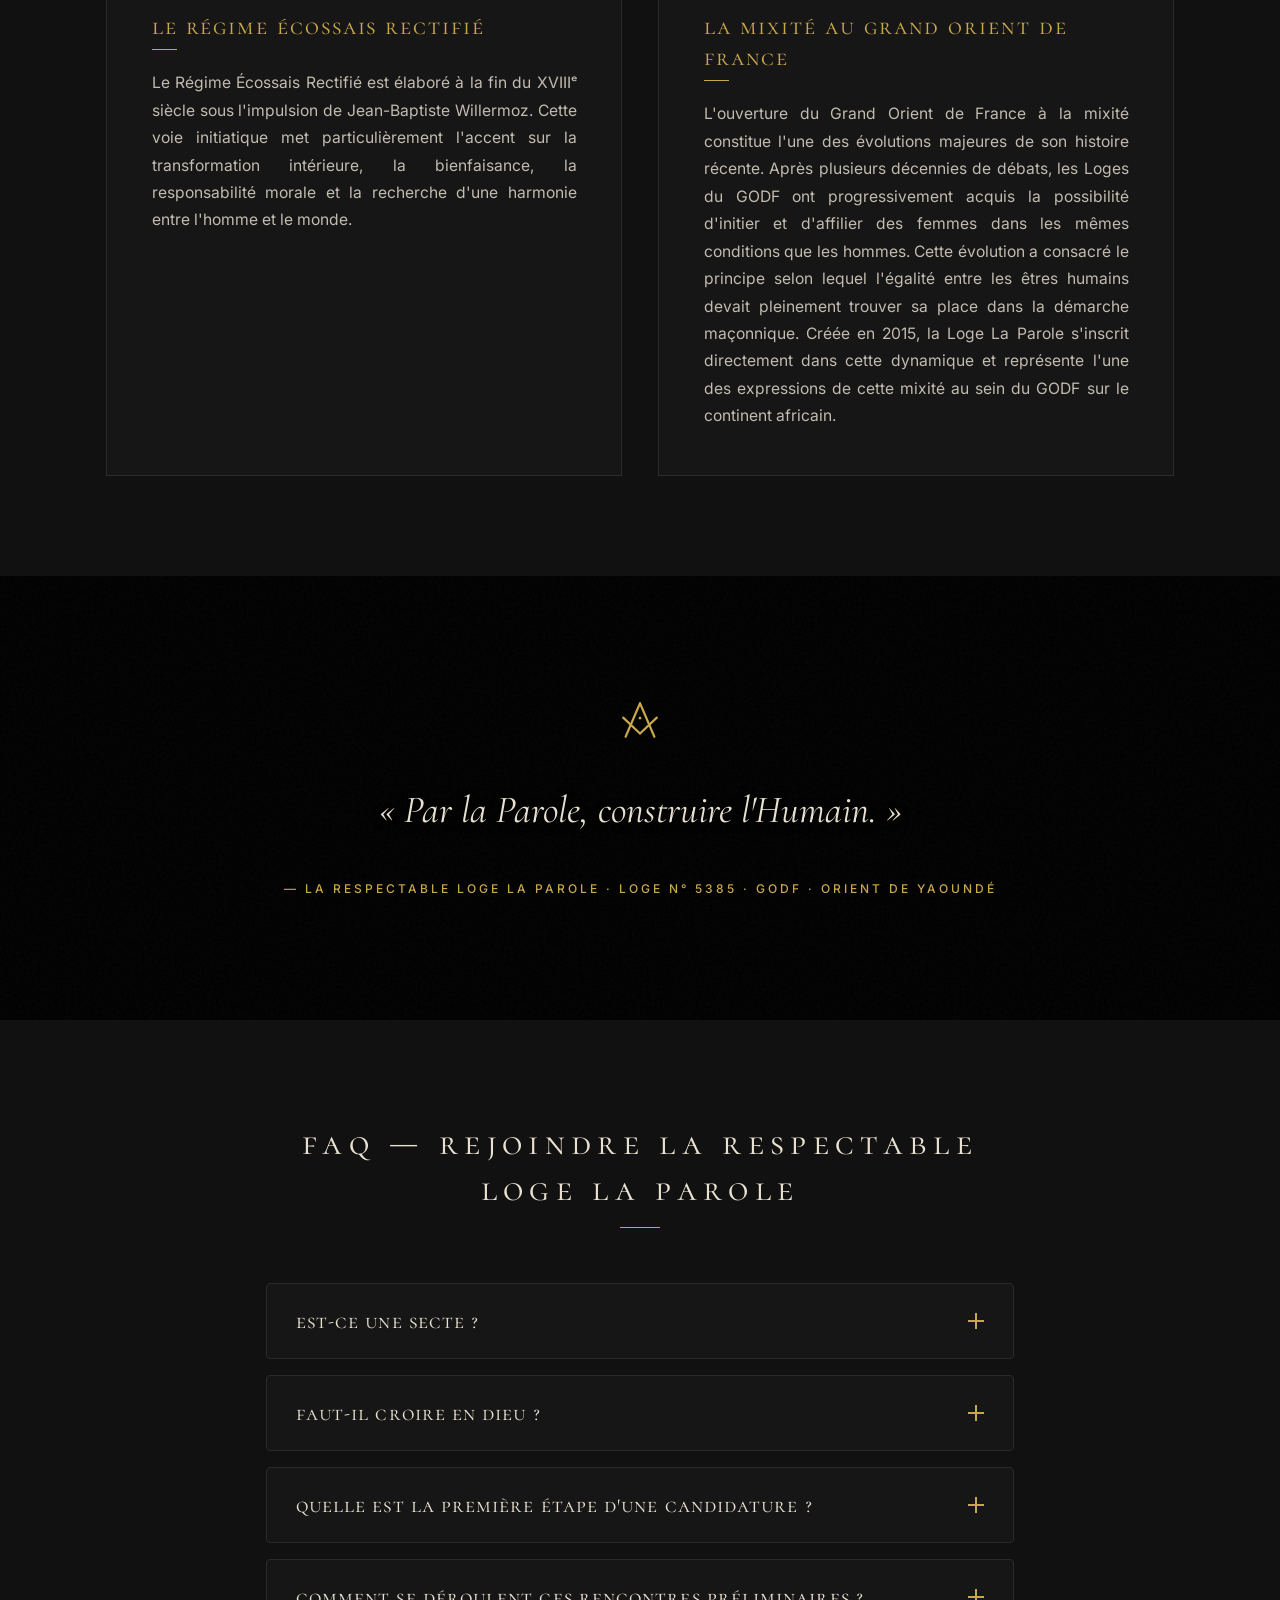
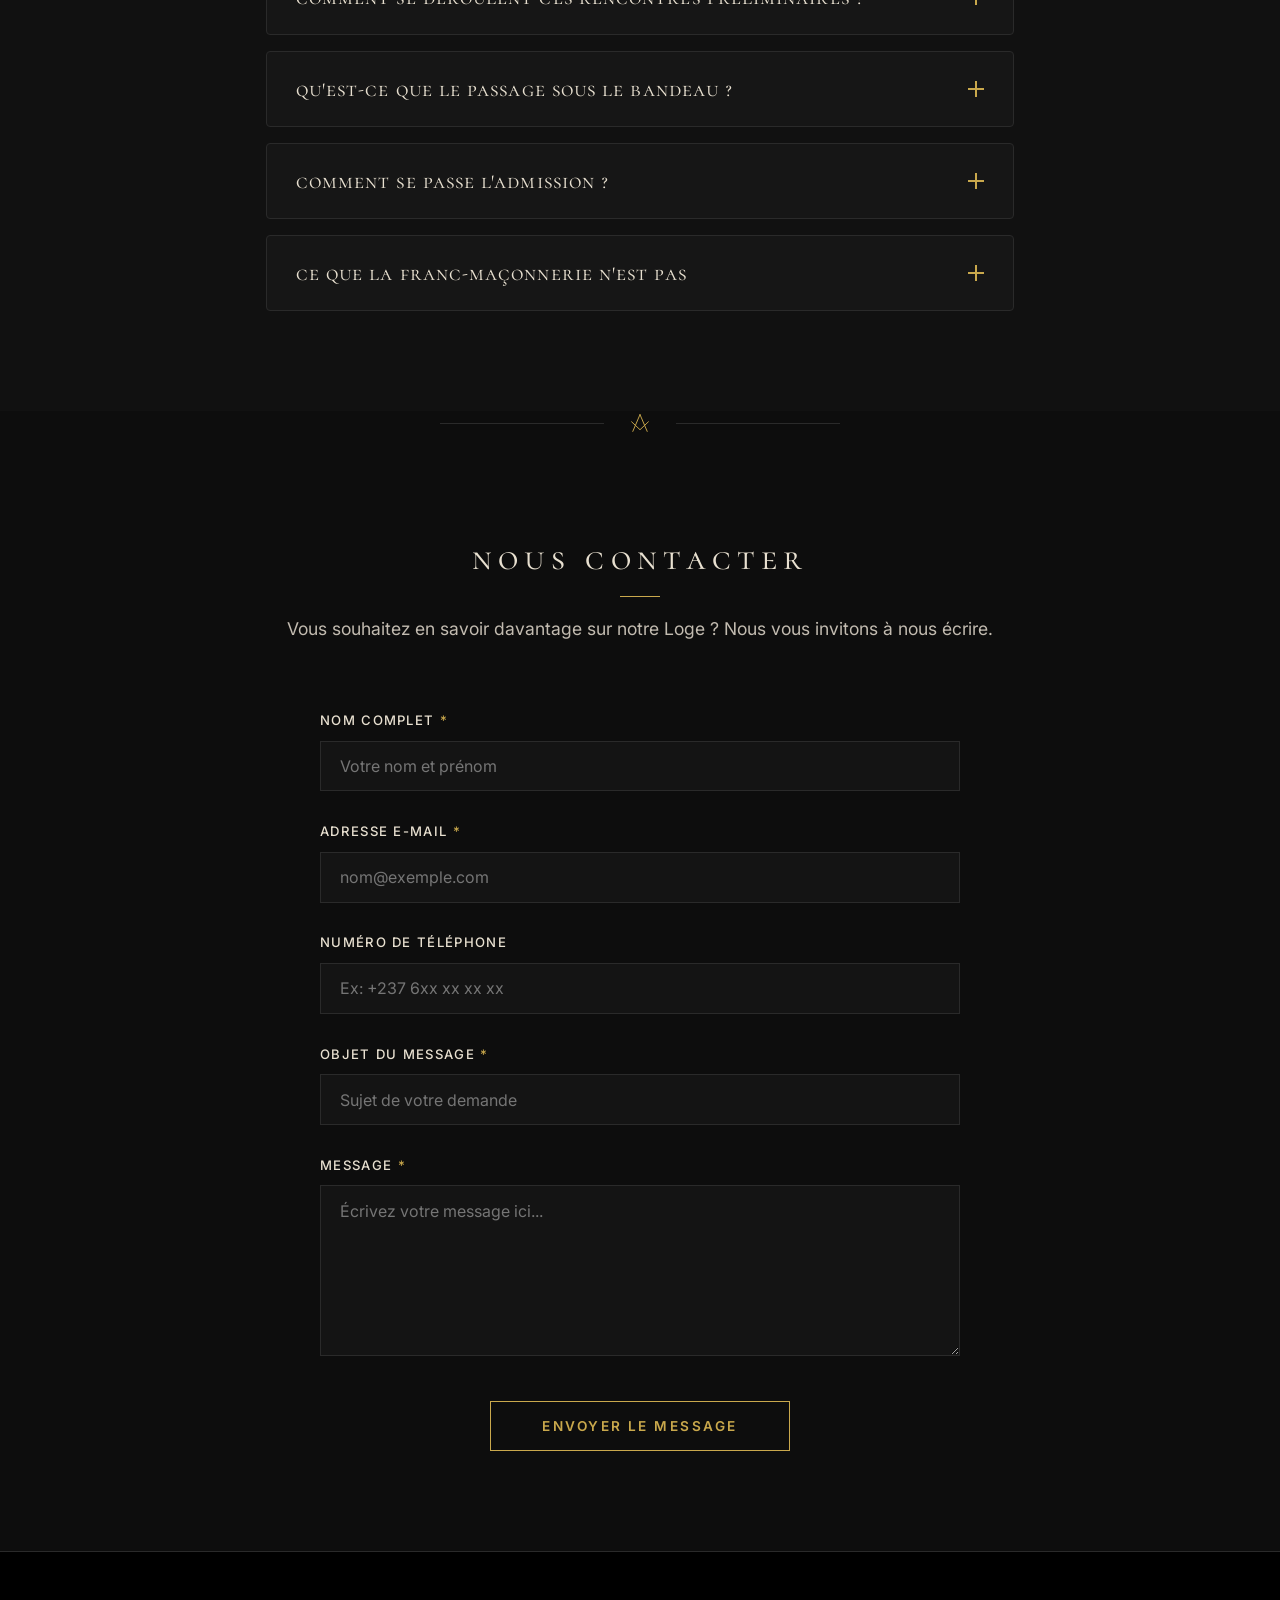
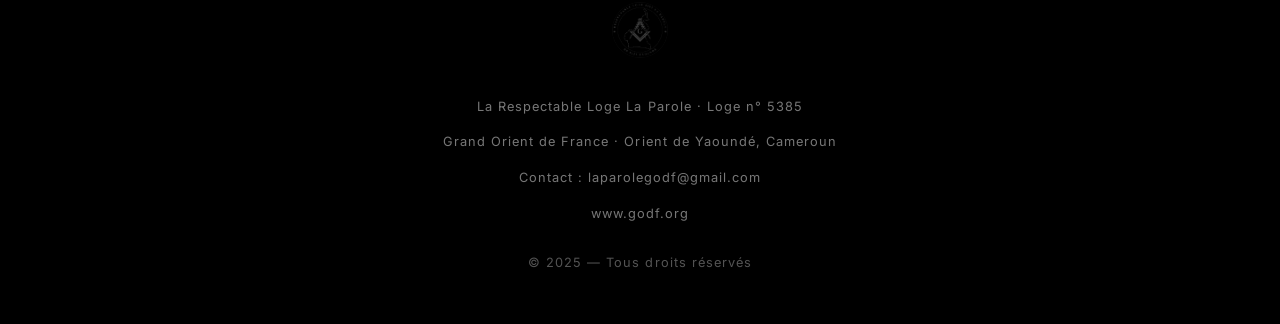
==== commit c01176d4: "Transformation de la liste en tuiles dans la section chiffres" ====
--- a/index.html
+++ b/index.html
@@ -269,12 +269,18 @@
                     </div>
                 </div>
 
-                <div class="stats-details reveal-item">
-                    <ul class="about-list stats-list">
-                        <li><span class="bullet">—</span> Des travaux à tous les grades en loge bleue (Apprenti - Compagnon - Maître).</li>
-                        <li><span class="bullet">—</span> Une affiliation aux ateliers de perfectionnement (Hauts Grades).</li>
-                        <li><span class="bullet">—</span> Des Travaux le weekend à partir de 10h suivis d'agapes chaleureuses et fraternelles.</li>
-                    </ul>
+                <div class="stats-details reveal-item" style="margin-top: 2rem;">
+                    <div style="display: grid; grid-template-columns: repeat(auto-fit, minmax(250px, 1fr)); gap: 1.5rem;">
+                        <div class="stat-card">
+                            <span class="stat-label">Des travaux à tous les grades en loge bleue<br><br><small style="font-size: 0.85rem;">(Apprenti - Compagnon - Maître)</small></span>
+                        </div>
+                        <div class="stat-card">
+                            <span class="stat-label">Une affiliation aux ateliers de perfectionnement<br><br><small style="font-size: 0.85rem;">(Hauts Grades)</small></span>
+                        </div>
+                        <div class="stat-card">
+                            <span class="stat-label">Des Travaux le weekend à partir de 10h<br><br><small style="font-size: 0.85rem;">Suivis d'agapes chaleureuses et fraternelles</small></span>
+                        </div>
+                    </div>
                 </div>
             </div>
         </section>
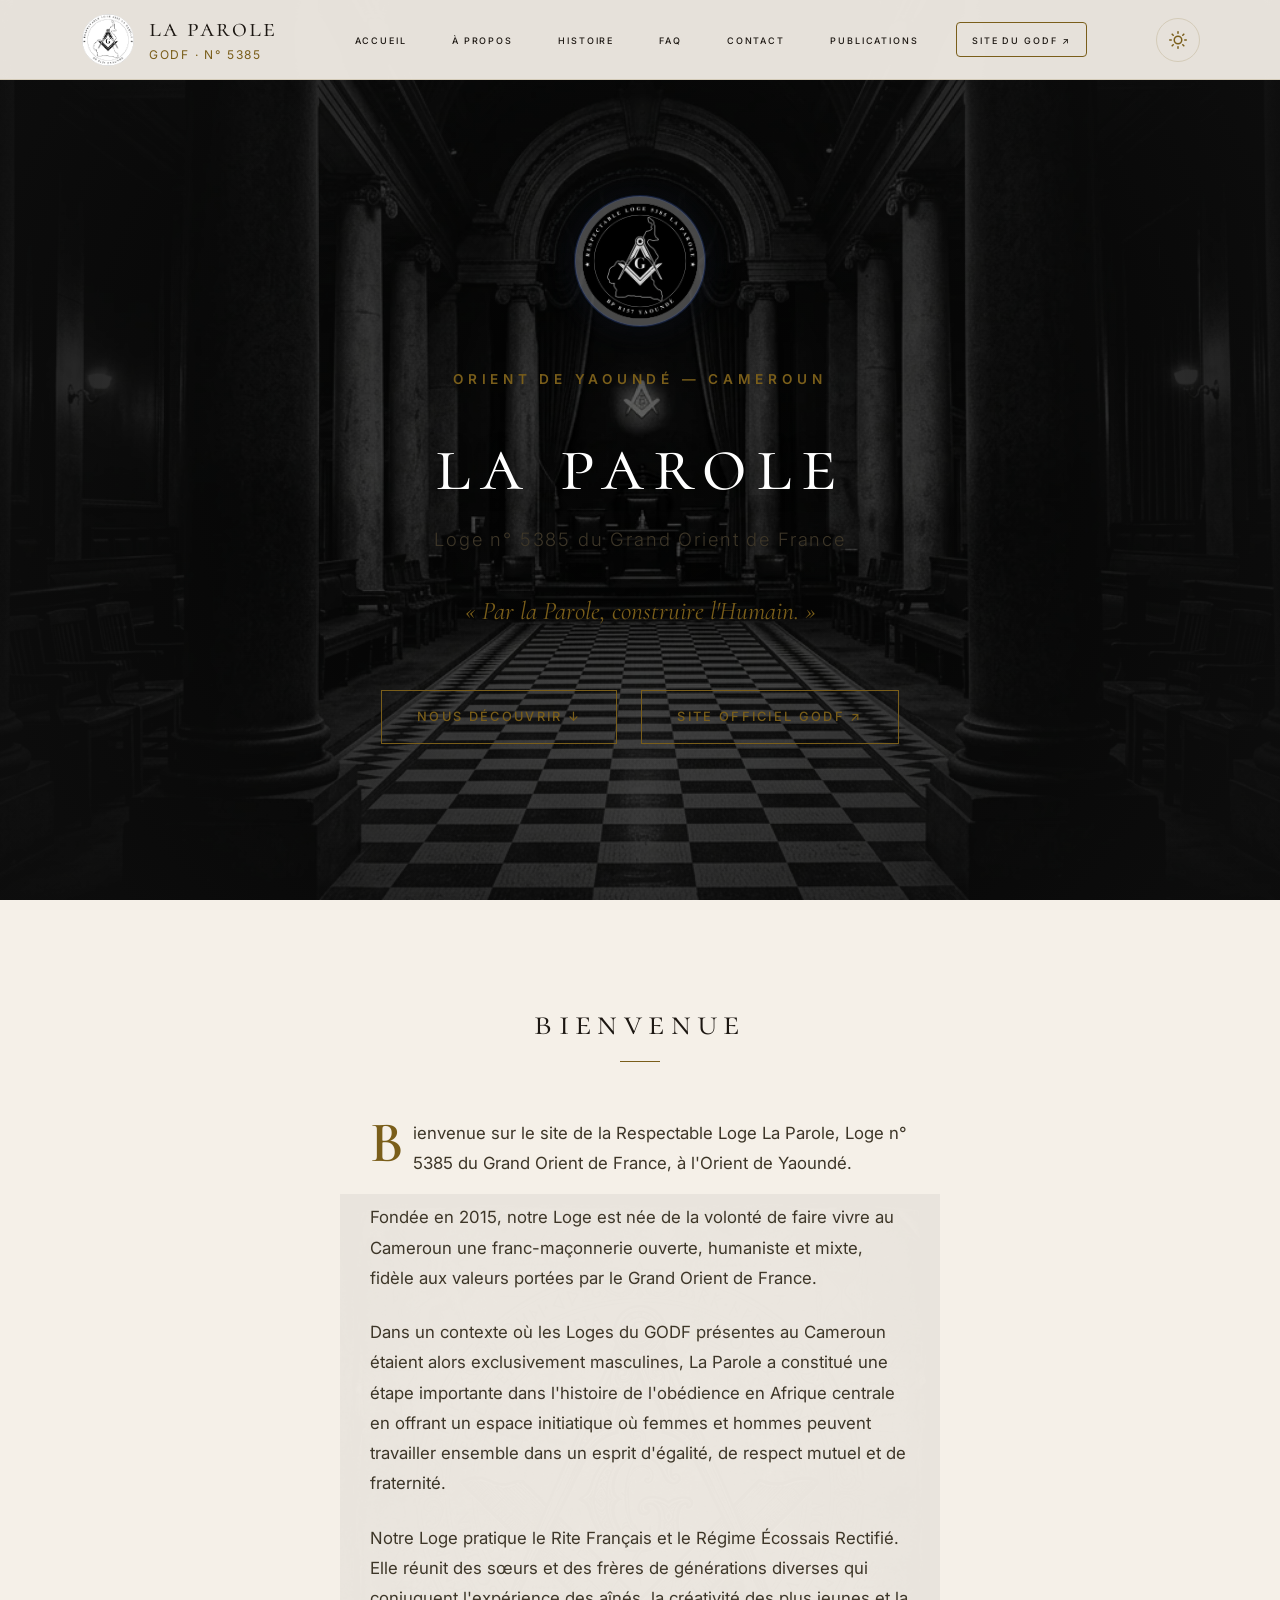
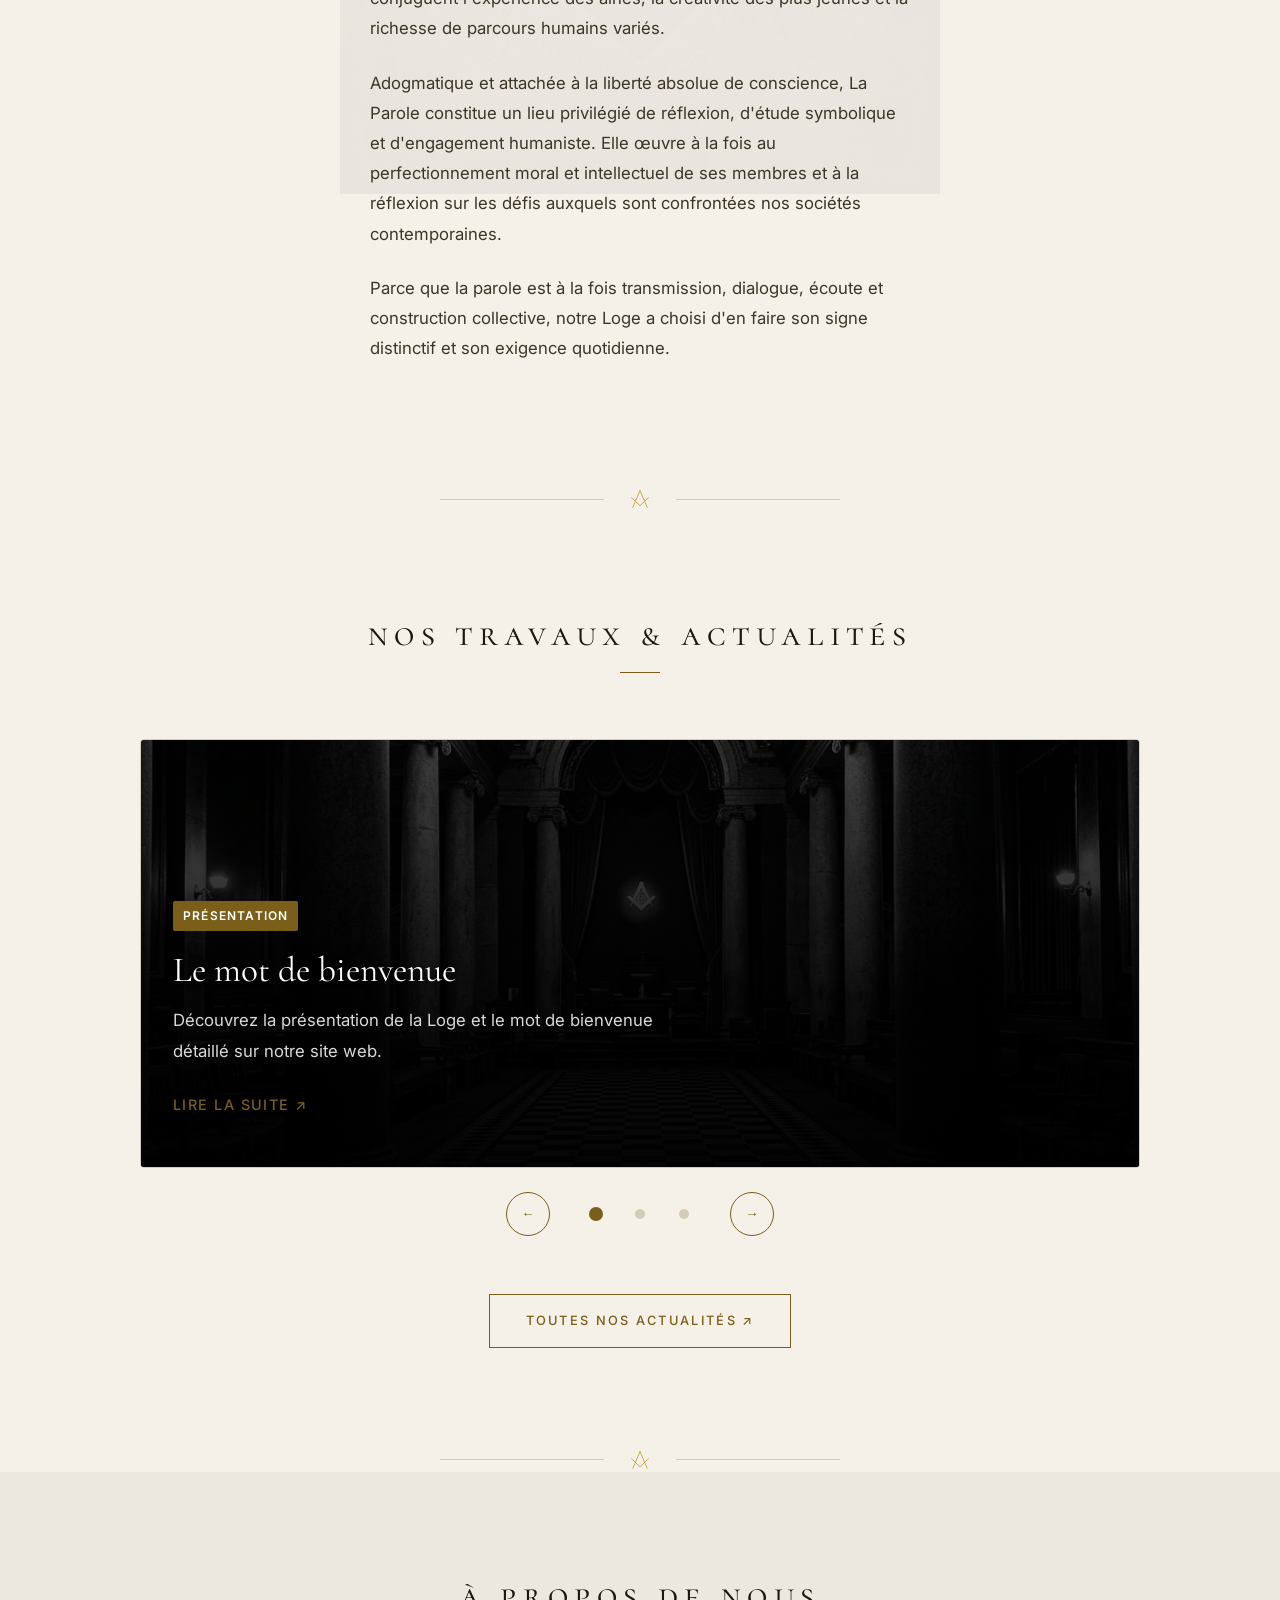
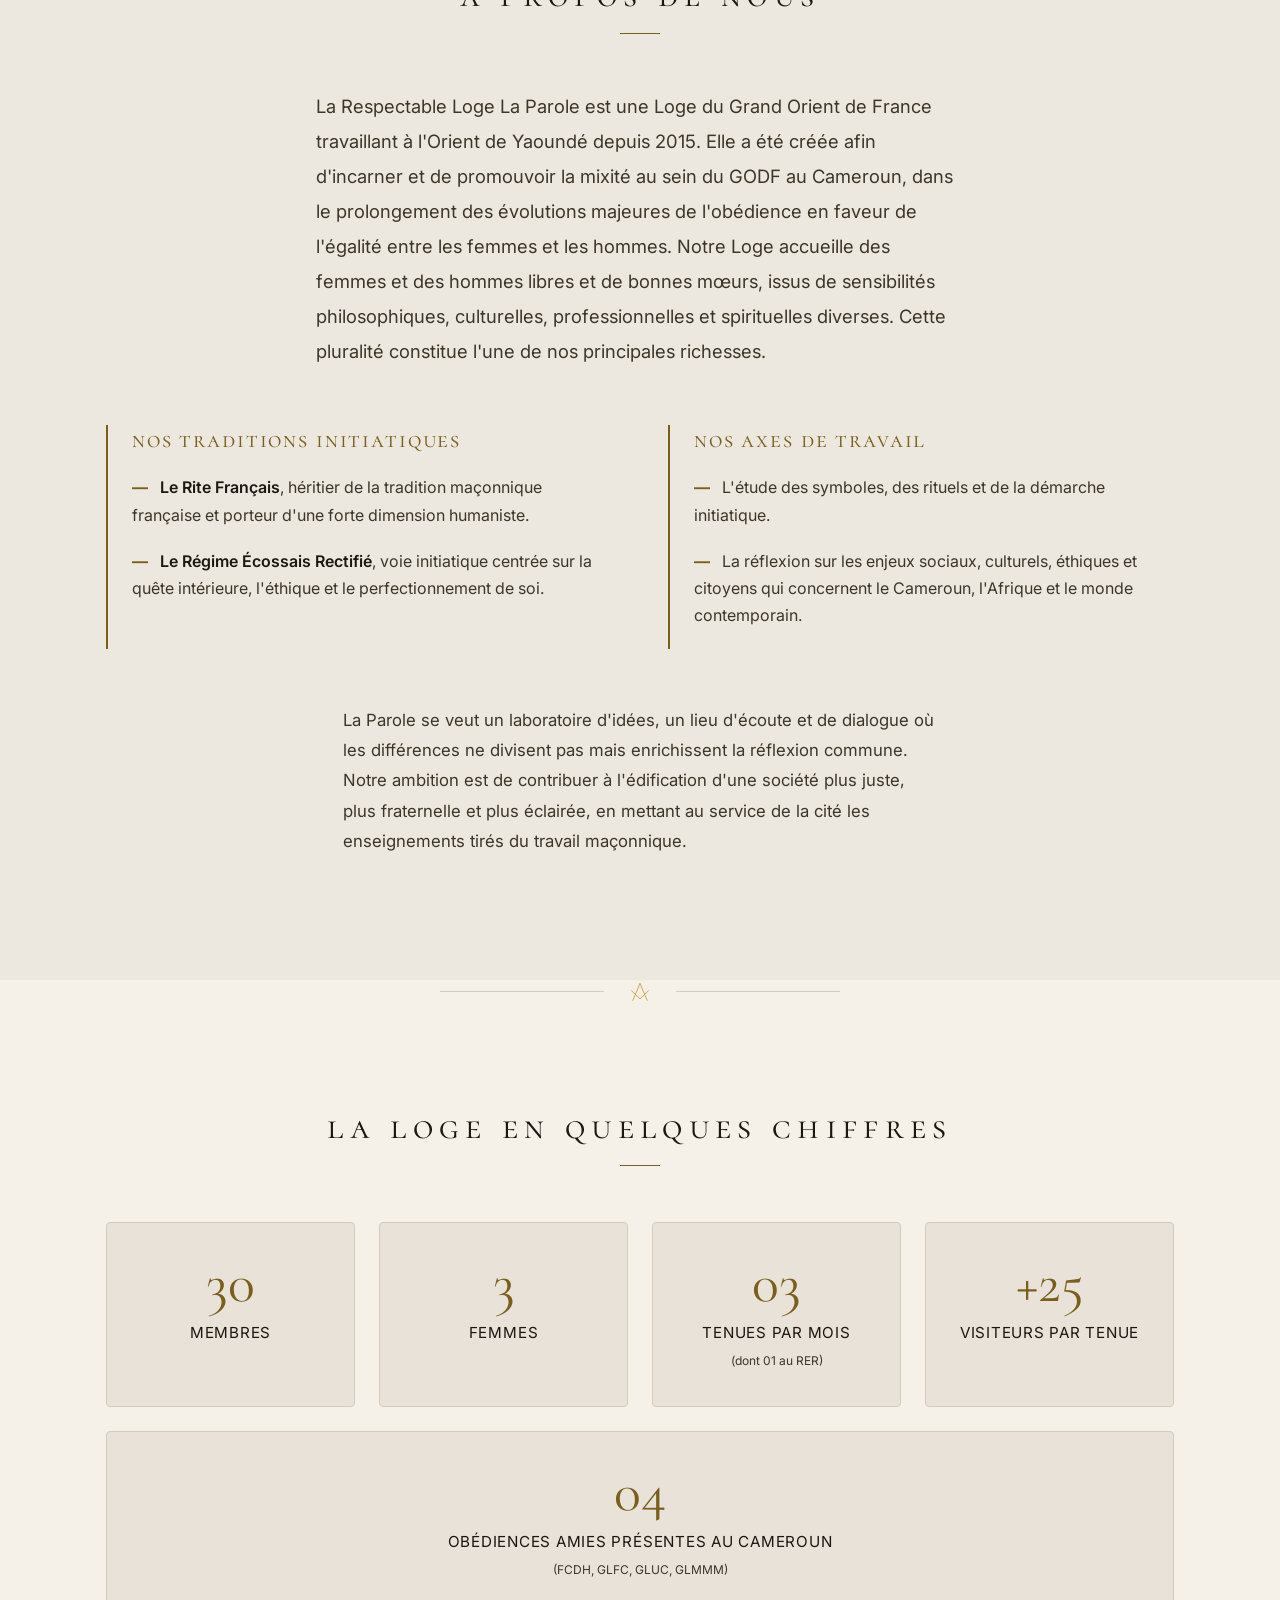
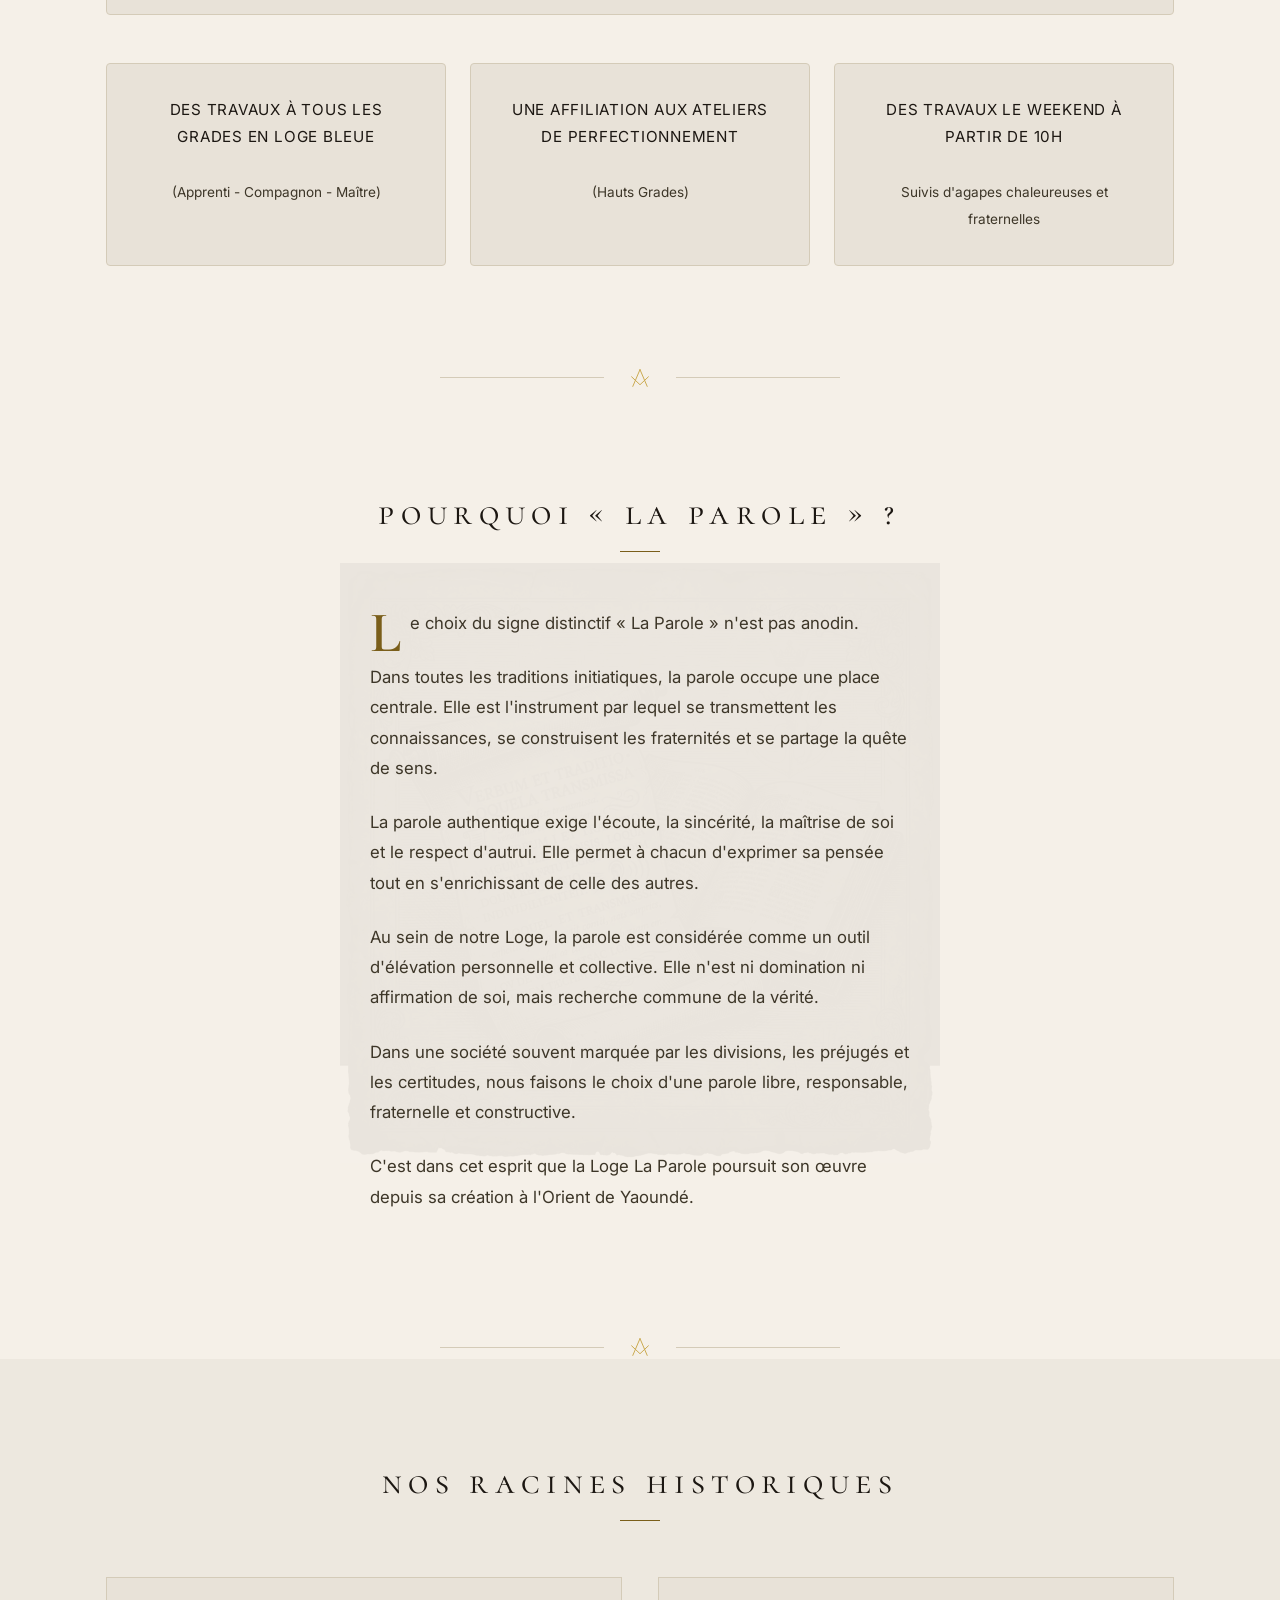
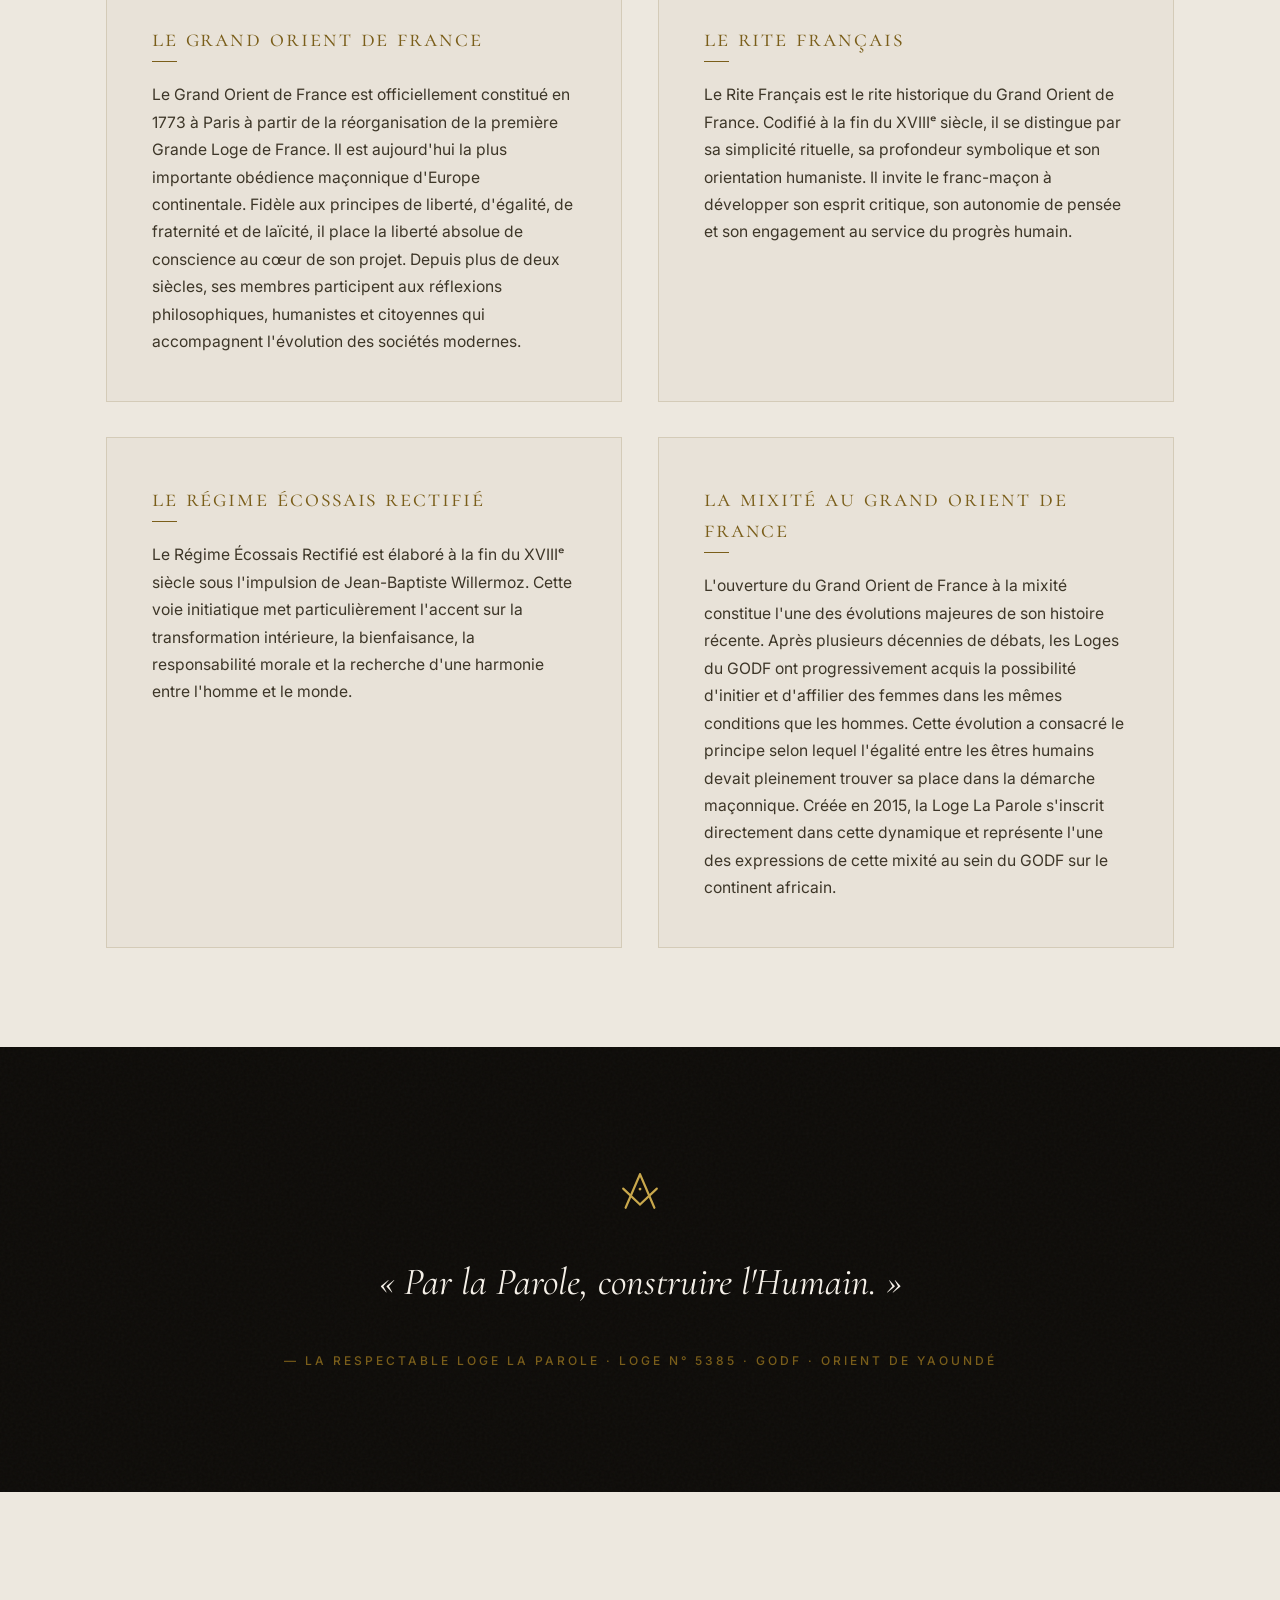
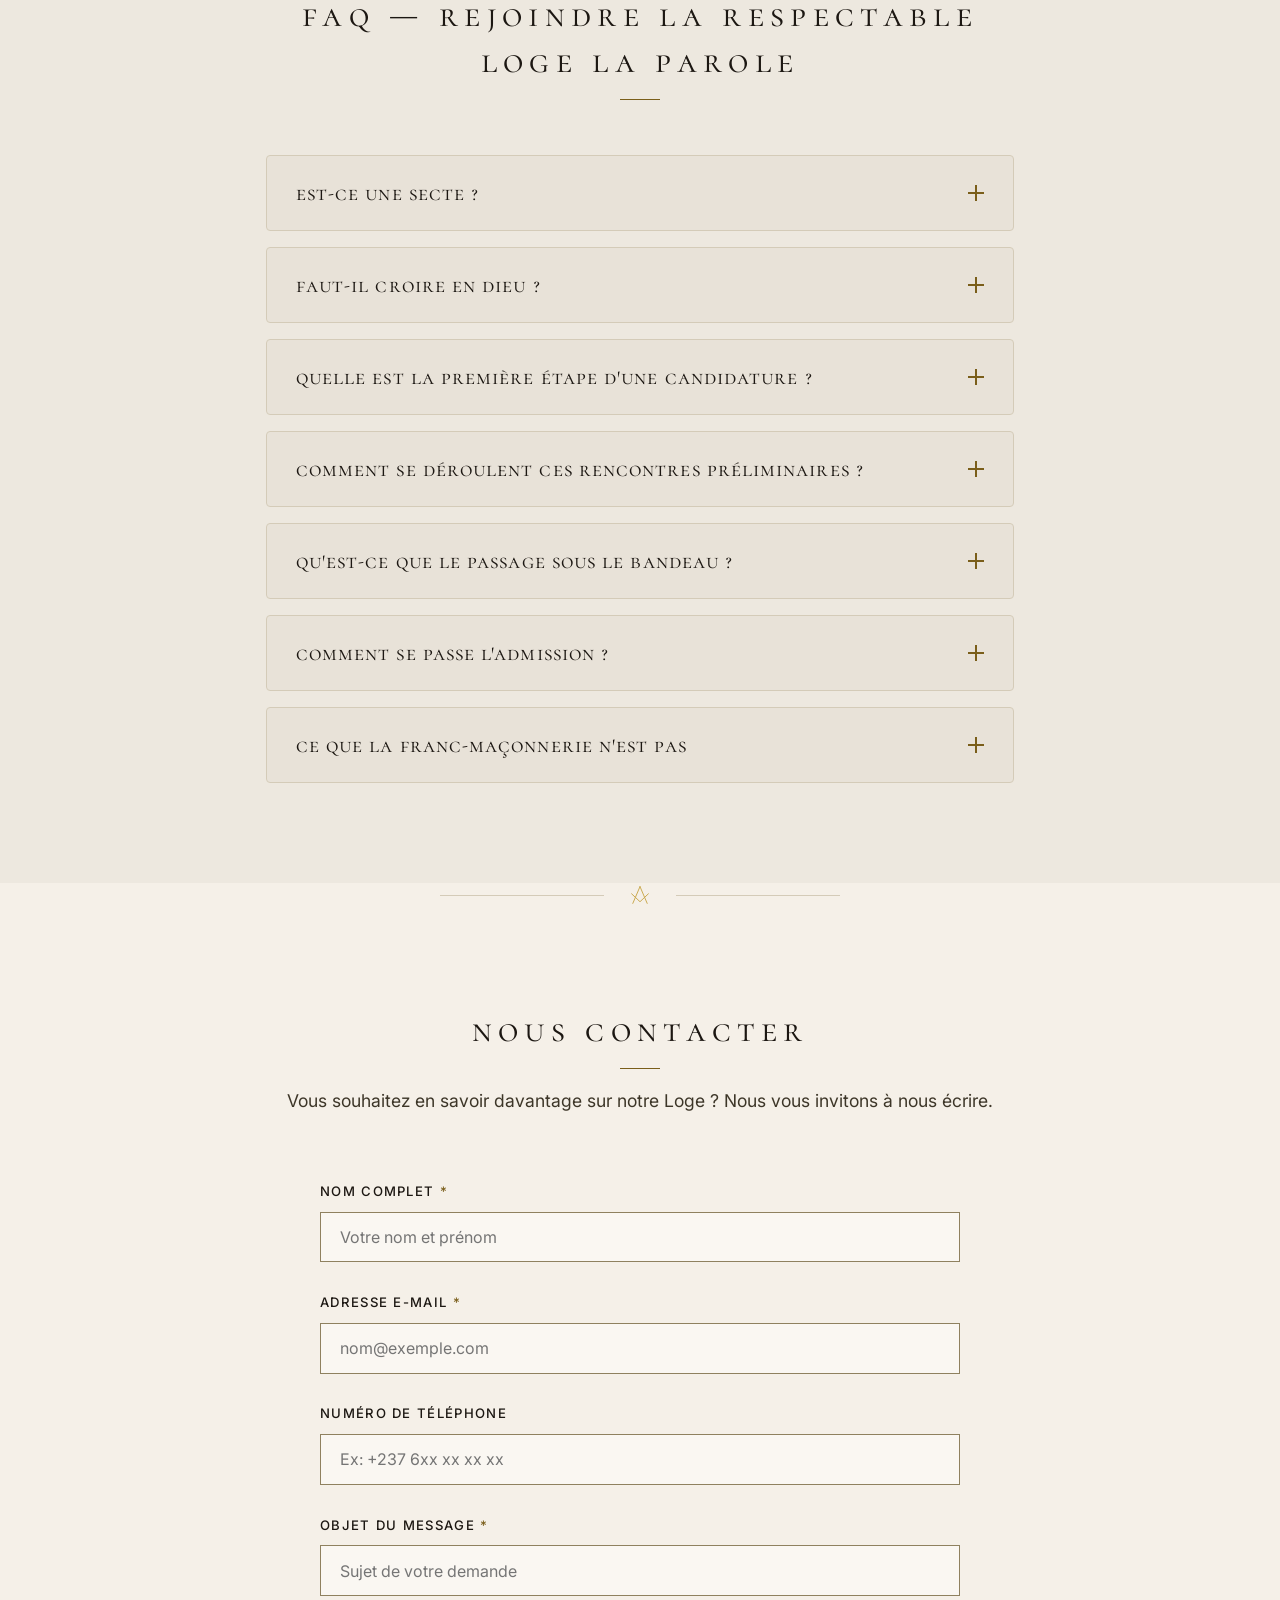
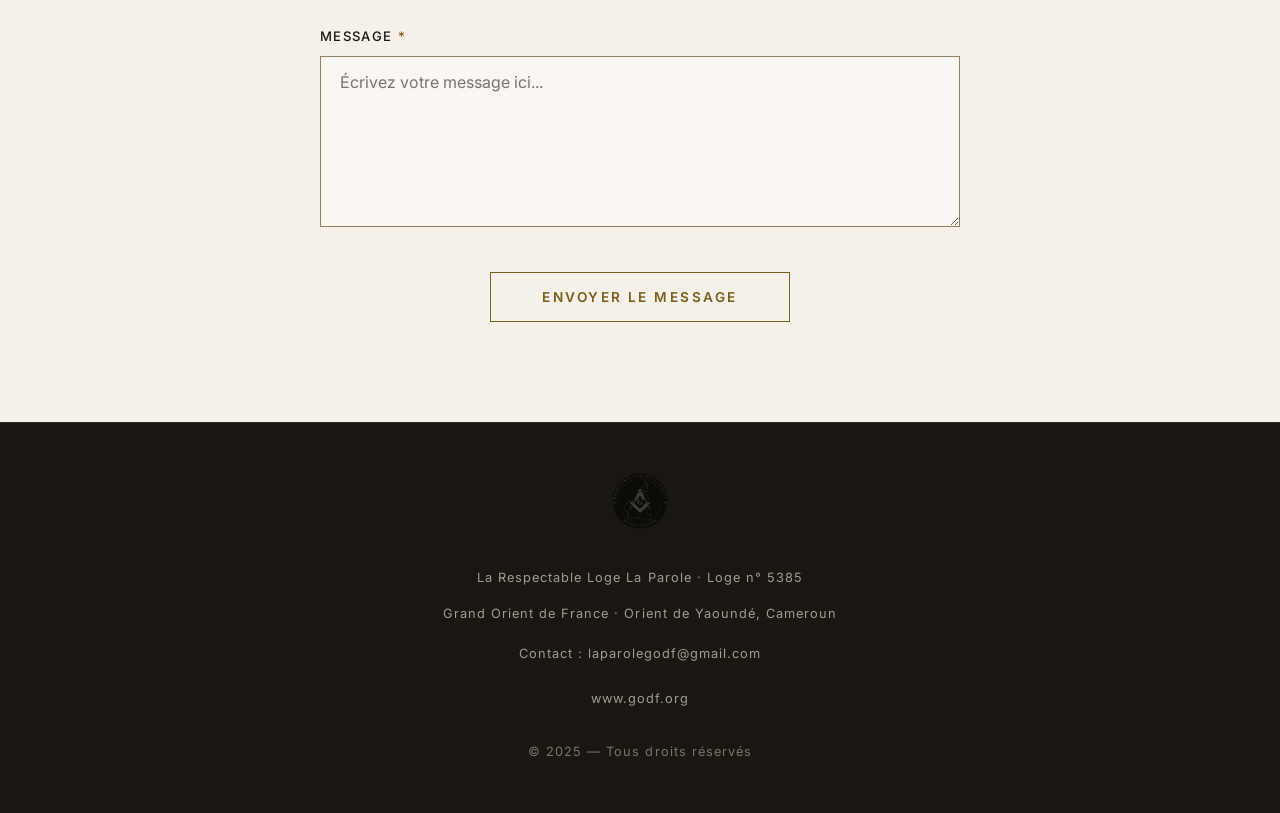
==== commit 138911fe: "Mise a jour du site : SEO, meta tags, assets WebP optimises, gestion de formulaire et documentation" ====
--- a/index.html
+++ b/index.html
@@ -5,11 +5,74 @@
     <meta name="viewport" content="width=device-width, initial-scale=1.0">
     <title>La Parole — Respectable Loge n° 5385 (GODF), Yaoundé</title>
     <meta name="description" content="Site vitrine de la Respectable Loge La Parole, Loge mixte n° 5385 du Grand Orient de France à l'Orient de Yaoundé (Cameroun). Un espace de réflexion maçonnique humaniste.">
+
+    <!-- Applique le thème et la classe .js AVANT le premier rendu : évite le flash
+         de thème clair/sombre et garde le contenu visible si le JS est indisponible. -->
+    <script>
+        (function () {
+            var el = document.documentElement;
+            el.classList.add('js');
+            // Le thème clair est le défaut : le site est fait de textes longs, que
+            // l'on lit plus confortablement en encre sombre sur fond parchemin.
+            // Seul un choix explicite « sombre » déjà mémorisé y échappe.
+            try {
+                if (localStorage.getItem('laParoleTheme') !== 'dark') {
+                    el.classList.add('light-mode');
+                }
+            } catch (e) {
+                el.classList.add('light-mode'); // stockage bloqué : on garde le défaut
+            }
+        })();
+    </script>
+
     <!-- Google Fonts: Cormorant Garamond (Serif) & Inter (Sans-serif) -->
     <link rel="preconnect" href="https://fonts.googleapis.com">
     <link rel="preconnect" href="https://fonts.gstatic.com" crossorigin>
     <link href="https://fonts.googleapis.com/css2?family=Cormorant+Garamond:ital,wght@0,300;0,400;0,600;1,400&family=Inter:wght@300;400;500;600&display=swap" rel="stylesheet">
     <link rel="stylesheet" href="styles.css">
+
+    <!-- Icônes & référencement -->
+    <link rel="icon" href="favicon.ico" sizes="any">
+    <link rel="apple-touch-icon" href="assets/apple-touch-icon.png">
+    <link rel="canonical" href="https://leolinfondjo.github.io/LA-PAROLE/">
+    <meta name="theme-color" content="#F5F0E8">
+
+    <!-- Aperçu lors des partages (WhatsApp, Facebook, LinkedIn…) -->
+    <meta property="og:type" content="website">
+    <meta property="og:site_name" content="La Parole — Loge n° 5385 (GODF)">
+    <meta property="og:locale" content="fr_FR">
+    <meta property="og:title" content="La Parole — Respectable Loge n° 5385 (GODF), Yaoundé">
+    <meta property="og:description" content="Loge mixte du Grand Orient de France à l'Orient de Yaoundé. Un espace de réflexion maçonnique humaniste et adogmatique.">
+    <meta property="og:url" content="https://leolinfondjo.github.io/LA-PAROLE/">
+    <meta property="og:image" content="https://leolinfondjo.github.io/LA-PAROLE/assets/og-image.jpg">
+    <meta property="og:image:width" content="1200">
+    <meta property="og:image:height" content="630">
+    <meta name="twitter:card" content="summary_large_image">
+
+    <!-- Données structurées pour les moteurs de recherche -->
+    <script type="application/ld+json">
+    {
+      "@context": "https://schema.org",
+      "@type": "Organization",
+      "name": "Respectable Loge La Parole n° 5385",
+      "alternateName": "La Parole — GODF",
+      "url": "https://leolinfondjo.github.io/LA-PAROLE/",
+      "logo": "https://leolinfondjo.github.io/LA-PAROLE/assets/logo-loge.png",
+      "email": "laparolegodf@gmail.com",
+      "foundingDate": "2015",
+      "description": "Loge maçonnique mixte n° 5385 du Grand Orient de France, à l'Orient de Yaoundé (Cameroun). Rite Français et Régime Écossais Rectifié.",
+      "address": {
+        "@type": "PostalAddress",
+        "addressLocality": "Yaoundé",
+        "addressCountry": "CM"
+      },
+      "parentOrganization": {
+        "@type": "Organization",
+        "name": "Grand Orient de France",
+        "url": "https://www.godf.org/"
+      }
+    }
+    </script>
 </head>
 <body>
 
@@ -20,7 +83,7 @@
     <header class="navbar-container" id="main-header">
         <div class="navbar-content">
             <a href="#hero" class="nav-logo" id="logo-link">
-                <img src="assets/logo-loge.png" alt="Sceau de la Respectable Loge La Parole" class="nav-logo-img">
+                <img src="assets/logo-loge.webp" alt="Sceau de la Respectable Loge La Parole" class="nav-logo-img" width="56" height="56" decoding="async">
                 <div class="nav-logo-text">
                     <span class="logo-title">La Parole</span>
                     <span class="logo-subtitle">GODF · n° 5385</span>
@@ -68,7 +131,7 @@
     </header>
 
     <!-- Menu Drawer Mobile -->
-    <div class="mobile-drawer" id="mobile-menu-drawer" aria-hidden="true">
+    <div class="mobile-drawer" id="mobile-menu-drawer" aria-hidden="true" inert>
         <nav class="nav-menu-mobile" aria-label="Navigation mobile">
             <a href="#welcome" class="mobile-nav-link">Accueil</a>
             <a href="#about" class="mobile-nav-link">À propos</a>
@@ -89,7 +152,7 @@
             <div class="hero-overlay"></div>
             <div class="hero-content container">
                 <div class="hero-logo-medallion reveal-item">
-                    <img src="assets/logo-loge.png" alt="Sceau officiel de la Respectable Loge La Parole n° 5385" class="hero-logo-img">
+                    <img src="assets/logo-loge.webp" alt="Sceau officiel de la Respectable Loge La Parole n° 5385" class="hero-logo-img" width="130" height="130" decoding="async" fetchpriority="high">
                 </div>
                 <span class="hero-supratitle reveal-item">Orient de Yaoundé — Cameroun</span>
                 <h1 class="hero-title reveal-item">La Parole</h1>
@@ -139,7 +202,7 @@
                     <div class="news-slider" id="news-slider">
                         <!-- Slide 1 -->
                         <a href="presentation.html" class="news-slide">
-                            <div class="news-slide-bg" style="background-image: url('assets/hero-bg.png');"></div>
+                            <div class="news-slide-bg" style="background-image: url('assets/hero-bg.webp');"></div>
                             <div class="news-slide-content">
                                 <span class="news-date">Présentation</span>
                                 <h3 class="news-title">Le mot de bienvenue</h3>
@@ -149,7 +212,7 @@
                         </a>
                         <!-- Slide 2 -->
                         <a href="https://godf.org/qui-sommes-nous/publications/questions-a-letude-des-loges/" target="_blank" rel="noopener" class="news-slide">
-                            <div class="news-slide-bg" style="background-image: url('assets/filigrane-sec4.png');"></div>
+                            <div class="news-slide-bg" style="background-image: url('assets/filigrane-sec4.webp');"></div>
                             <div class="news-slide-content">
                                 <span class="news-date">Questions à l'étude</span>
                                 <h3 class="news-title">Synthèses 2024-2025</h3>
@@ -159,7 +222,7 @@
                         </a>
                         <!-- Slide 3 -->
                         <a href="convent-2026.html" class="news-slide">
-                            <div class="news-slide-bg" style="background-image: url('assets/filigrane-sec2.png');"></div>
+                            <div class="news-slide-bg" style="background-image: url('assets/filigrane-sec2.webp');"></div>
                             <div class="news-slide-content">
                                 <span class="news-date">Événement</span>
                                 <h3 class="news-title">Convent 2026 du GODF</h3>
@@ -505,12 +568,23 @@
                 <h2 class="section-title reveal-item">Nous contacter</h2>
                 <p class="section-subtitle reveal-item">Vous souhaitez en savoir davantage sur notre Loge ? Nous vous invitons à nous écrire.</p>
                 
-                <form action="https://formspree.io/leolinfondjo@gmail.com" method="POST" class="contact-form reveal-item" id="lodge-contact-form">
-                    <!-- Formspree: les messages seront envoyés à leolinfondjo@gmail.com -->
-                    <input type="hidden" name="_subject" value="[La Parole] Nouveau message de contact">
-                    <input type="hidden" name="_next" value="http://localhost:8080/#contact">
+                <!-- Sans JavaScript, l'envoi automatique est indisponible : on oriente
+                     le visiteur vers l'adresse e-mail directe. -->
+                <noscript>
+                    <p class="form-fallback-notice">
+                        L'envoi automatique nécessite JavaScript. Vous pouvez nous écrire
+                        directement à <a href="mailto:laparolegodf@gmail.com">laparolegodf@gmail.com</a>.
+                    </p>
+                </noscript>
+
+                <!-- L'action réelle est construite par script.js à partir de FORMSPREE_FORM_ID.
+                     Tant que cet identifiant n'est pas renseigné, l'envoi bascule sur
+                     la messagerie du visiteur (mailto). Voir script.js, section 6. -->
+                <form method="POST" class="contact-form reveal-item" id="lodge-contact-form">
                     <input type="hidden" name="_language" value="fr">
-                    
+                    <!-- Piège à robots : invisible pour les humains, rempli par les spambots. -->
+                    <input type="text" name="_gotcha" tabindex="-1" autocomplete="off" aria-hidden="true" class="form-honeypot">
+
                     <div class="form-group">
                         <label for="full-name">Nom complet <span class="required">*</span></label>
                         <input type="text" id="full-name" name="name" required placeholder="Votre nom et prénom">
@@ -528,13 +602,16 @@
 
                     <div class="form-group">
                         <label for="msg-subject">Objet du message <span class="required">*</span></label>
-                        <input type="text" id="msg-subject" name="_subject" required placeholder="Sujet de votre demande">
+                        <input type="text" id="msg-subject" name="objet" required placeholder="Sujet de votre demande">
                     </div>
 
                     <div class="form-group">
                         <label for="message-content">Message <span class="required">*</span></label>
                         <textarea id="message-content" name="message" rows="7" required placeholder="Écrivez votre message ici..."></textarea>
                     </div>
+
+                    <!-- Message d'erreur inline, renseigné par script.js si l'envoi échoue -->
+                    <p class="form-error-message" id="form-error" role="alert" hidden></p>
 
                     <div class="form-submit-container">
                         <button type="submit" class="btn-submit" id="submit-btn">Envoyer le message</button>
@@ -561,7 +638,7 @@
     <footer class="footer-container">
         <div class="container footer-content">
             <div class="footer-logo-wrap">
-                <img src="assets/logo-loge.png" alt="Sceau de la Respectable Loge La Parole" class="footer-logo-img">
+                <img src="assets/logo-loge.webp" alt="Sceau de la Respectable Loge La Parole" class="footer-logo-img" width="56" height="56" loading="lazy" decoding="async">
             </div>
             <p class="footer-line">La Respectable Loge La Parole · Loge n° 5385</p>
             <p class="footer-line">Grand Orient de France · Orient de Yaoundé, Cameroun</p>
--- a/styles.css
+++ b/styles.css
@@ -3,7 +3,15 @@
    DESIGN SYSTEM & STYLESHEET
    ========================================================================== */
 
-/* --- Variables Globales (Mode Sombre — défaut) --- */
+/* =========================================================
+   PALETTE SOMBRE — socle des variables
+   =========================================================
+   Attention : ces valeurs sont le socle du cascade, mais PAS le thème
+   affiché par défaut. Le script inline du <head> pose `light-mode` sur
+   <html> sauf si le visiteur a explicitement mémorisé le thème sombre.
+   Le thème réellement servi par défaut est donc le thème clair, défini
+   plus bas dans `html.light-mode`.
+   ========================================================= */
 :root {
     /* Palette Chromatique Sombre */
     --bg-primary: #0D0D0D;       /* Noir profond */
@@ -17,28 +25,50 @@
     
     --text-primary: #E8E0D0;     /* Ivoire / blanc cassé */
     --text-secondary: #C2BBB0;   /* Muted ivoire pour lecture prolongée */
-    --text-muted: #777777;       /* Gris pour le footer et détails secondaires */
-    
+    --text-muted: #8A8A8A;       /* Détails secondaires — 5.63:1 sur --bg-primary */
+
     --accent-gold: #C9A84C;      /* Or mat */
     --accent-gold-hover: #E3C268;/* Or mat plus brillant pour hovers */
-    --border-color: #2A2A2A;     /* Séparateurs & bordures */
+    --border-color: #2A2A2A;     /* Liserés décoratifs (cartes, séparateurs) */
+    --border-strong: #6A6A6A;    /* Contours de contrôles — 3.41:1 sur --bg-input */
     --input-focus-bg: #171717;   /* Fond input au focus */
-    
+
     /* Typographies */
     --font-title: 'Cormorant Garamond', Georgia, serif;
     --font-body: 'Inter', system-ui, -apple-system, sans-serif;
-    
+
+    /* --- Mesure typographique ---------------------------------------------
+       Largeur maximale d'une colonne de texte. La règle de lisibilité vise
+       65–75 caractères par ligne ; l'unité `ch` suit la taille de police,
+       contrairement à une largeur en pixels.
+
+       Calibrage : `1ch` vaut la largeur du chiffre « 0 », sensiblement plus
+       large que la moyenne des lettres. Mesuré sur ce site (Inter, prose
+       française), 1ch rend environ 1,25 caractère réel. D'où 54ch ≈ 68
+       caractères par ligne. Ne pas confondre la valeur CSS et le résultat. */
+    --measure: 54ch;             /* Prose courante — env. 68 car./ligne */
+    --measure-narrow: 46ch;      /* Colonnes de carte, encarts */
+
+    /* --- Échelle d'espacement (registre « spacieux ») ---------------------- */
+    --space-xs: 0.5rem;
+    --space-sm: 1rem;
+    --space-md: 1.5rem;
+    --space-lg: 2.5rem;
+    --space-xl: 4rem;
+    --space-2xl: 6rem;
+
     /* Espacements & transitions */
     --transition-smooth: all 0.4s cubic-bezier(0.25, 0.8, 0.25, 1);
     --transition-fast: all 0.2s ease;
-    
+
     /* Layout heights */
     --header-height: 80px;
 }
 
 /* =========================================================
-   MODE CLAIR — surcharge des variables via html.light-mode
+   MODE CLAIR — THÈME PAR DÉFAUT du site
    Palette : parchemin ivoire, encre sombre, or foncé
+   Appliqué via html.light-mode, posé par le script du <head>.
    ========================================================= */
 html.light-mode {
     --bg-primary: #F5F0E8;       /* Parchemin ivoire chaud */
@@ -52,11 +82,12 @@
     
     --text-primary: #1C1712;     /* Encre sombre, quasi-noir */
     --text-secondary: #3D3628;   /* Encre brun-sombre */
-    --text-muted: #888070;       /* Muted warm pour détails */
-    
+    --text-muted: #6B6355;       /* Détails secondaires — 5.23:1 sur --bg-primary */
+
     --accent-gold: #7A5E1A;      /* Or foncé (contraste sur fond clair) */
     --accent-gold-hover: #9A7820;/* Or foncé hover */
-    --border-color: #D4CBB8;     /* Bordures parchemin */
+    --border-color: #D4CBB8;     /* Liserés décoratifs (cartes, séparateurs) */
+    --border-strong: #8F815F;    /* Contours de contrôles — 3.59:1 sur --bg-input */
     --input-focus-bg: #FDF9F3;   /* Fond input focus mode clair */
 }
 
@@ -91,6 +122,15 @@
     padding: 0 1rem;
 }
 
+/* Sur petit écran, `width: 90%` et `padding: 0 1rem` se cumulaient et
+   consommaient 19 % de la largeur, ramenant la ligne à 33 caractères.
+   La gouttière de 1rem suffit seule à cette taille. */
+@media (max-width: 600px) {
+    .container {
+        width: 100%;
+    }
+}
+
 .container-narrow {
     max-width: 780px;
 }
@@ -99,6 +139,92 @@
     padding: 100px 0;
     position: relative;
     overflow: hidden;
+}
+
+/* =========================================================
+   MESURE TYPOGRAPHIQUE — colonnes de lecture
+   =========================================================
+   Ce site est composé presque entièrement de prose longue. Sans plafond,
+   les paragraphes atteignaient 97 à 139 caractères par ligne sur écran
+   large, là où la lecture confortable se situe entre 65 et 75 : l'œil perd
+   la ligne suivante au retour chariot.
+
+   Les colonnes sont centrées pour rester sous les titres de section, qui
+   sont eux-mêmes centrés. Le texte est ferré à gauche : le français sans
+   césure automatique supporte mal la justification, qui creuse des
+   « rivières » de blanc d'autant plus visibles que la ligne est longue.
+   ========================================================= */
+.section-text,
+.intro-paragraph,
+.final-paragraph,
+.article-content > div,
+.faq-answer-content {
+    max-width: var(--measure);
+    margin-inline: auto;
+    text-align: left;
+}
+
+/* Colonnes déjà étroites (cartes, encarts) : mesure resserrée. */
+.card-text,
+.news-excerpt,
+.blog-excerpt {
+    max-width: var(--measure-narrow);
+    text-align: left;
+}
+
+/* Les listes de la FAQ suivent la même colonne que les paragraphes. */
+.faq-list {
+    max-width: var(--measure);
+    margin-inline: auto;
+}
+
+/* =========================================================
+   TRAITEMENT ÉDITORIAL
+   =========================================================
+   Registre « grille éditoriale / magazine » : lettrine d'ouverture et
+   citation détachée. Ces marques donnent un point d'entrée visuel à des
+   pages qui, sans elles, ne sont qu'une suite de blocs de texte.
+   ========================================================= */
+
+/* Lettrine sur le premier paragraphe des sections de prose.
+   ::first-letter évite d'avoir à insérer un <span> dans le HTML. */
+.section-welcome .section-text > p:first-of-type::first-letter,
+.section-why .section-text > p:first-of-type::first-letter {
+    float: left;
+    font-family: var(--font-title);
+    font-size: 3.6rem;
+    line-height: 0.82;
+    padding: 0.1rem 0.55rem 0 0;
+    color: var(--accent-gold);
+    font-weight: 600;
+}
+
+/* La lettrine perturbe la lecture sur une colonne très étroite : on la
+   retire sous 480px, où elle mangerait un tiers de la largeur de ligne. */
+@media (max-width: 480px) {
+    .section-welcome .section-text > p:first-of-type::first-letter,
+    .section-why .section-text > p:first-of-type::first-letter {
+        float: none;
+        font-size: inherit;
+        line-height: inherit;
+        padding: 0;
+        color: inherit;
+        font-weight: inherit;
+    }
+}
+
+/* Citation détachée : filet doré à gauche plutôt qu'un bloc centré, pour
+   marquer l'incise sans rompre la colonne de lecture. */
+.pull-quote {
+    max-width: var(--measure);
+    margin: var(--space-lg) auto;
+    padding-left: var(--space-md);
+    border-left: 2px solid var(--accent-gold);
+    font-family: var(--font-title);
+    font-style: italic;
+    font-size: 1.45rem;
+    line-height: 1.5;
+    color: var(--text-primary);
 }
 
 /* --- Typographie Générique --- */
@@ -208,7 +334,7 @@
 
 .logo-subtitle {
     font-family: var(--font-body);
-    font-size: 0.65rem;
+    font-size: 0.75rem;   /* 12px : plancher de lisibilité (était 10.4px) */
     letter-spacing: 0.15em;
     color: var(--accent-gold);
     text-transform: uppercase;
@@ -236,18 +362,21 @@
 
 /* Logo dans la Navbar */
 .nav-logo-img {
-    width: 44px;
-    height: 44px;
+    width: 56px;
+    height: 56px;
     object-fit: contain;
     border-radius: 50%;
-    filter: invert(1) brightness(0.85);
+    filter: invert(1) brightness(1.2);
     transition: var(--transition-smooth);
     flex-shrink: 0;
+    background: rgba(0, 0, 0, 0.2); /* Fond léger pour le détacher */
+    padding: 2px;
 }
 
 html.light-mode .nav-logo-img {
     filter: none;
-    opacity: 0.85;
+    opacity: 1;
+    background: transparent;
 }
 
 .nav-logo:hover .nav-logo-img {
@@ -313,7 +442,10 @@
 
 .nav-menu-desktop {
     display: flex;
-    gap: 2.5rem;
+    /* Gap réduit de 2.5rem à 1.8rem : le padding horizontal ajouté sur
+       .nav-link compense, l'espacement visuel reste équivalent. */
+    gap: 1.8rem;
+    align-items: center;
 }
 
 .nav-link {
@@ -324,7 +456,9 @@
     letter-spacing: 0.15em;
     color: var(--text-primary);
     position: relative;
-    padding: 5px 0;
+    /* Padding horizontal pour que les intitulés courts (« FAQ ») dépassent
+       le seuil de 24 px de large ; sans lui, la cible tombait à 23 px. */
+    padding: 10px 8px;
     font-weight: 500;
 }
 
@@ -371,12 +505,15 @@
 }
 
 /* Bouton Bascule Thème (Lune / Soleil) */
+/* 44×44 px : cible tactile minimale recommandée. La règle `overflow: hidden`
+   ci-dessous découperait un pseudo-élément d'agrandissement, on dimensionne
+   donc le bouton lui-même. */
 .theme-toggle {
     display: flex;
     align-items: center;
     justify-content: center;
-    width: 36px;
-    height: 36px;
+    width: 44px;
+    height: 44px;
     border-radius: 50%;
     border: 1px solid var(--border-color);
     background: transparent;
@@ -411,12 +548,17 @@
 }
 
 /* Hamburger mobile */
+/* Zone tactile de 44×44 px (recommandation WCAG) obtenue par le padding :
+   le contenu utile reste de 24×18 px, soit exactement le dessin d'origine
+   des trois traits. Sans cela, la commande de navigation principale sur
+   mobile n'offrait qu'une cible de 24×18 px. */
 .hamburger-btn {
     display: none;
     flex-direction: column;
     justify-content: space-between;
-    width: 24px;
-    height: 18px;
+    width: 44px;
+    height: 44px;
+    padding: 13px 10px;
     background: none;
     border: none;
     cursor: pointer;
@@ -446,6 +588,10 @@
     box-shadow: -10px 0 30px rgba(0, 0, 0, 0.3);
     display: flex;
     flex-direction: column;
+    /* Le retrait de l'ordre de tabulation est assuré par l'attribut `inert`,
+       présent dans le HTML et retiré par script.js à l'ouverture. Une astuce
+       CSS (visibility différée) serait ici trompeuse : visibility est héritée
+       par les liens et son recalcul dépend du timing des transitions. */
 }
 
 .mobile-drawer.open {
@@ -518,7 +664,7 @@
     left: 0;
     width: 100%;
     height: 115%;
-    background-image: url('assets/hero-bg.png');
+    background-image: url('assets/hero-bg.webp');
     background-size: cover;
     background-position: center;
     background-repeat: no-repeat;
@@ -618,11 +764,8 @@
     background-color: var(--bg-primary);
 }
 
-.section-welcome .section-text {
-    text-align: justify;
-    max-width: 780px;
-    margin: 0 auto;
-}
+/* La mesure de lecture est fixée globalement dans la section
+   « MESURE TYPOGRAPHIQUE » ; ne pas la redéfinir par section. */
 
 /* Filigrane Maçonnique standard */
 .filigrane-bg {
@@ -641,7 +784,7 @@
 }
 
 .filigrane-compass {
-    background-image: url('assets/filigrane-sec2.png');
+    background-image: url('assets/filigrane-sec2.webp');
     will-change: transform;
 }
 
@@ -678,7 +821,6 @@
 
 .intro-paragraph {
     font-size: 1.15rem;
-    text-align: justify;
     line-height: 1.9;
     margin-bottom: 3.5rem;
 }
@@ -723,7 +865,6 @@
 }
 
 .final-paragraph {
-    text-align: justify;
     margin-top: 1rem;
 }
 
@@ -734,12 +875,8 @@
 }
 
 .filigrane-scroll {
-    background-image: url('assets/filigrane-sec4.png');
+    background-image: url('assets/filigrane-sec4.webp');
     will-change: transform;
-}
-
-.section-why .section-text {
-    text-align: justify;
 }
 
 
@@ -796,7 +933,6 @@
     font-size: 0.98rem;
     line-height: 1.75;
     color: var(--text-secondary);
-    text-align: justify;
     margin-bottom: 0;
 }
 
@@ -978,6 +1114,23 @@
     z-index: 1;
 }
 
+/* Voile assombrissant sous le texte de la diapositive.
+   Sans lui, le texte blanc reposait à même la photographie : la luminance
+   moyenne de la zone donnait un honorable 5,92:1, mais les pixels les plus
+   clairs de l'image tombaient à 1,11:1 — le texte y devenait illisible.
+   Le dégradé garantit un fond sombre quel que soit le visuel employé. */
+.news-slide-bg::after {
+    content: "";
+    position: absolute;
+    inset: 0;
+    background: linear-gradient(
+        to top,
+        rgba(0, 0, 0, 0.85) 0%,
+        rgba(0, 0, 0, 0.65) 45%,
+        rgba(0, 0, 0, 0.35) 100%
+    );
+}
+
 .news-slide:hover .news-slide-bg {
     transform: scale(1.05);
 }
@@ -1006,10 +1159,17 @@
     z-index: 3;
 }
 
+/* Badge sur pastille dorée. Aucune couleur de texte ne convient aux deux
+   thèmes : l'or vaut #C9A84C en sombre (clair, exige un texte noir : 9,19:1,
+   le blanc n'y ferait que 2,29:1) et #7A5E1A en clair (foncé, exige un texte
+   blanc : 6,10:1, le noir n'y ferait que 3,44:1). D'où un jeton dédié. */
+:root       { --on-gold: #000000; }
+html.light-mode { --on-gold: #FFFFFF; }
+
 .news-date {
     display: inline-block;
     background-color: var(--accent-gold);
-    color: #000;
+    color: var(--on-gold);
     padding: 4px 10px;
     font-size: 0.75rem;
     font-weight: 600;
@@ -1031,7 +1191,7 @@
     color: rgba(255, 255, 255, 0.85);
     font-size: 1.05rem;
     margin-bottom: 1.5rem;
-    max-width: 700px;
+    /* max-width géré par la section « MESURE TYPOGRAPHIQUE » (--measure-narrow) */
 }
 
 .news-readmore {
@@ -1059,8 +1219,8 @@
     background: none;
     border: 1px solid var(--accent-gold);
     color: var(--accent-gold);
-    width: 40px;
-    height: 40px;
+    width: 44px;   /* cible tactile minimale */
+    height: 44px;
     border-radius: 50%;
     cursor: pointer;
     display: flex;
@@ -1076,21 +1236,43 @@
 
 .slider-dots {
     display: flex;
-    gap: 8px;
-}
-
+    /* Aucun gap : le padding de 17px de chaque puce assure déjà la séparation
+       visuelle et empêche les zones tactiles de se chevaucher. */
+    gap: 0;
+}
+
+/* Puces de navigation : de vrais <button> pour rester accessibles au clavier.
+   La cible tactile fait 44×44 px via le padding, alors que la pastille
+   visible reste à 10 px grâce à background-clip: content-box. */
 .slider-dot {
-    width: 10px;
-    height: 10px;
+    width: 44px;
+    height: 44px;
+    padding: 17px;
+    border: none;
     border-radius: 50%;
     background-color: var(--border-color);
+    background-clip: content-box;
     cursor: pointer;
     transition: var(--transition-smooth);
-}
-
+    -webkit-appearance: none;
+    appearance: none;
+}
+
+.slider-dot:hover {
+    background-color: var(--accent-gold-hover);
+}
+
+.slider-dot:focus-visible {
+    outline: 2px solid var(--accent-gold);
+    outline-offset: 0;
+}
+
+/* La puce active grossit en réduisant son padding, et non par transform:
+   scale(), qui agrandissait aussi la zone tactile et la faisait empiéter
+   sur celle des puces voisines. La boîte reste à 44×44 px. */
 .slider-dot.active {
     background-color: var(--accent-gold);
-    transform: scale(1.2);
+    padding: 15px;
 }
 
 .news-footer-action {
@@ -1303,7 +1485,9 @@
 .form-group input,
 .form-group textarea {
     background-color: var(--bg-input);
-    border: 1px solid var(--border-color);
+    /* Le contour identifie le champ : il relève de --border-strong (≥3:1),
+       pas du liseré décoratif utilisé pour les cartes. */
+    border: 1px solid var(--border-strong);
     color: var(--text-primary);
     font-family: var(--font-body);
     font-size: 1rem;
@@ -1314,12 +1498,22 @@
 
 .form-group input:hover,
 .form-group textarea:hover {
-    border-color: rgba(201, 168, 76, 0.4);
-}
-
-.form-group input:focus,
-.form-group textarea:focus {
-    outline: none;
+    border-color: var(--accent-gold);
+}
+
+/* Anneau de focus réel : on ne se contente pas de recolorer la bordure, qui
+   disparaîtrait en mode contraste forcé et reste trop discrète au clavier. */
+.form-group input:focus-visible,
+.form-group textarea:focus-visible {
+    outline: 2px solid var(--accent-gold);
+    outline-offset: 2px;
+    border-color: var(--accent-gold);
+    background-color: var(--input-focus-bg);
+}
+
+/* Souris : pas d'anneau, mais le champ reste clairement actif. */
+.form-group input:focus:not(:focus-visible),
+.form-group textarea:focus:not(:focus-visible) {
     border-color: var(--accent-gold);
     background-color: var(--input-focus-bg);
 }
@@ -1354,6 +1548,45 @@
 }
 
 /* Confirmation Success Screen */
+/* Piège à robots : retiré du flux sans display:none, que certains bots détectent. */
+.form-honeypot {
+    position: absolute;
+    left: -9999px;
+    width: 1px;
+    height: 1px;
+    opacity: 0;
+    pointer-events: none;
+}
+
+/* Message affiché quand l'envoi échoue (réseau, service indisponible…) */
+.form-error-message {
+    margin: 0.5rem 0 0;
+    padding: 1rem 1.25rem;
+    border: 1px solid var(--accent-gold);
+    border-left-width: 3px;
+    background-color: var(--bg-card);
+    color: var(--text-secondary);
+    font-size: 0.95rem;
+    line-height: 1.6;
+}
+
+.form-error-message[hidden] {
+    display: none;
+}
+
+/* Avis affiché aux visiteurs sans JavaScript */
+.form-fallback-notice {
+    max-width: 640px;
+    margin: 0 auto 2rem;
+    padding: 1rem 1.25rem;
+    border: 1px solid var(--border-color);
+    border-left: 3px solid var(--accent-gold);
+    background-color: var(--bg-card);
+    color: var(--text-secondary);
+    font-size: 0.95rem;
+    text-align: center;
+}
+
 .form-success-message {
     max-width: 640px;
     margin: 0 auto;
@@ -1455,7 +1688,9 @@
     background: transparent;
     border: 1px solid var(--border-color);
     color: var(--text-secondary);
-    padding: 0.6rem 1.2rem;
+    /* Padding vertical porté à 0.8rem pour atteindre 44 px de hauteur tactile. */
+    padding: 0.8rem 1.2rem;
+    min-height: 44px;
     border-radius: 30px;
     cursor: pointer;
     font-family: var(--font-body);
@@ -1537,13 +1772,22 @@
     text-align: center;
 }
 
-/* En mode clair, le footer reste sombre pour le contraste */
+/* Le pied de page reste sombre même en thème clair. Il faut donc y rétablir
+   les couleurs de texte du thème sombre : sinon l'encre brune (--text-muted
+   clair) et l'or foncé (--accent-gold clair) se retrouvent sur fond noir, à
+   3,01:1 et 2,93:1 — sous le seuil. On surcharge les jetons localement plutôt
+   que chaque règle de couleur une par une. */
 html.light-mode .footer-container {
+    --text-muted: #A39B8C;        /* 6,49:1 sur --bg-footer */
+    --accent-gold: #C9A84C;       /* 7,82:1 sur --bg-footer */
+    --accent-gold-hover: #E3C268;
+    --border-color: #2A2A2A;
     border-top-color: #2A2A2A;
 }
-html.light-mode .footer-line { color: #888; }
-html.light-mode .footer-link { color: #888; }
-html.light-mode .footer-link:hover { color: var(--accent-gold); }
+/* Les trois règles qui codaient `color: #888` en dur ici sont supprimées :
+   elles écrasaient les jetons ci-dessus, dupliquaient l'information et
+   laissaient .footer-copyright sans correctif. Tout passe désormais par
+   --text-muted et --accent-gold surchargés sur le conteneur. */
 
 .footer-content {
     display: flex;
@@ -1558,10 +1802,18 @@
     margin-bottom: 0;
 }
 
+/* Liens du pied de page : cibles « en ligne » au sens de WCAG 2.5.8, donc
+   dispensées du minimum de 44 px. Le padding les porte de 16 à 32 px, au-delà
+   du seuil AA de 24 px. Les pousser jusqu'à 44 px a été essayé puis écarté :
+   le padding se cumulait au `gap` du conteneur et rendait l'interligne du
+   pied de page irrégulier (36 px puis 59 px), ce qui se voyait comme un
+   défaut. Le parcours de contact principal reste le formulaire dédié. */
 .footer-link {
     color: var(--text-muted);
     border-bottom: 1px solid transparent;
     transition: var(--transition-fast);
+    display: inline-block;
+    padding: 0.25rem 0;
 }
 
 .footer-link:hover {
@@ -1576,12 +1828,15 @@
 
 
 /* --- COMPORTEMENT D'ANIMATION (SCROLL REVEAL) --- */
-.reveal-item,
-.history-card,
-.about-block {
+/* Les éléments ne sont masqués QUE si le JS est actif (classe .js posée par le
+   script inline du <head>). Sans JS, ou si ce script échoue, le contenu reste
+   visible : le site ne peut jamais s'afficher vide. */
+html.js .reveal-item,
+html.js .history-card,
+html.js .about-block {
     opacity: 0;
     transform: translateY(20px);
-    transition: opacity 0.8s cubic-bezier(0.25, 0.46, 0.45, 0.94), 
+    transition: opacity 0.8s cubic-bezier(0.25, 0.46, 0.45, 0.94),
                 transform 0.8s cubic-bezier(0.25, 0.46, 0.45, 0.94);
     will-change: opacity, transform;
 }
@@ -1673,11 +1928,9 @@
         display: flex;
     }
 
-    .theme-toggle {
-        width: 32px;
-        height: 32px;
-    }
-    
+    /* Pas de réduction sur mobile : c'est précisément le contexte où la
+       cible tactile doit rester à 44 px. */
+
     .hero-title {
         font-size: 3rem;
     }
@@ -1725,7 +1978,7 @@
     }
     
     .hero-supratitle {
-        font-size: 0.7rem;
+        font-size: 0.75rem;   /* 12px : plancher de lisibilité */
         letter-spacing: 0.2em;
     }
     
